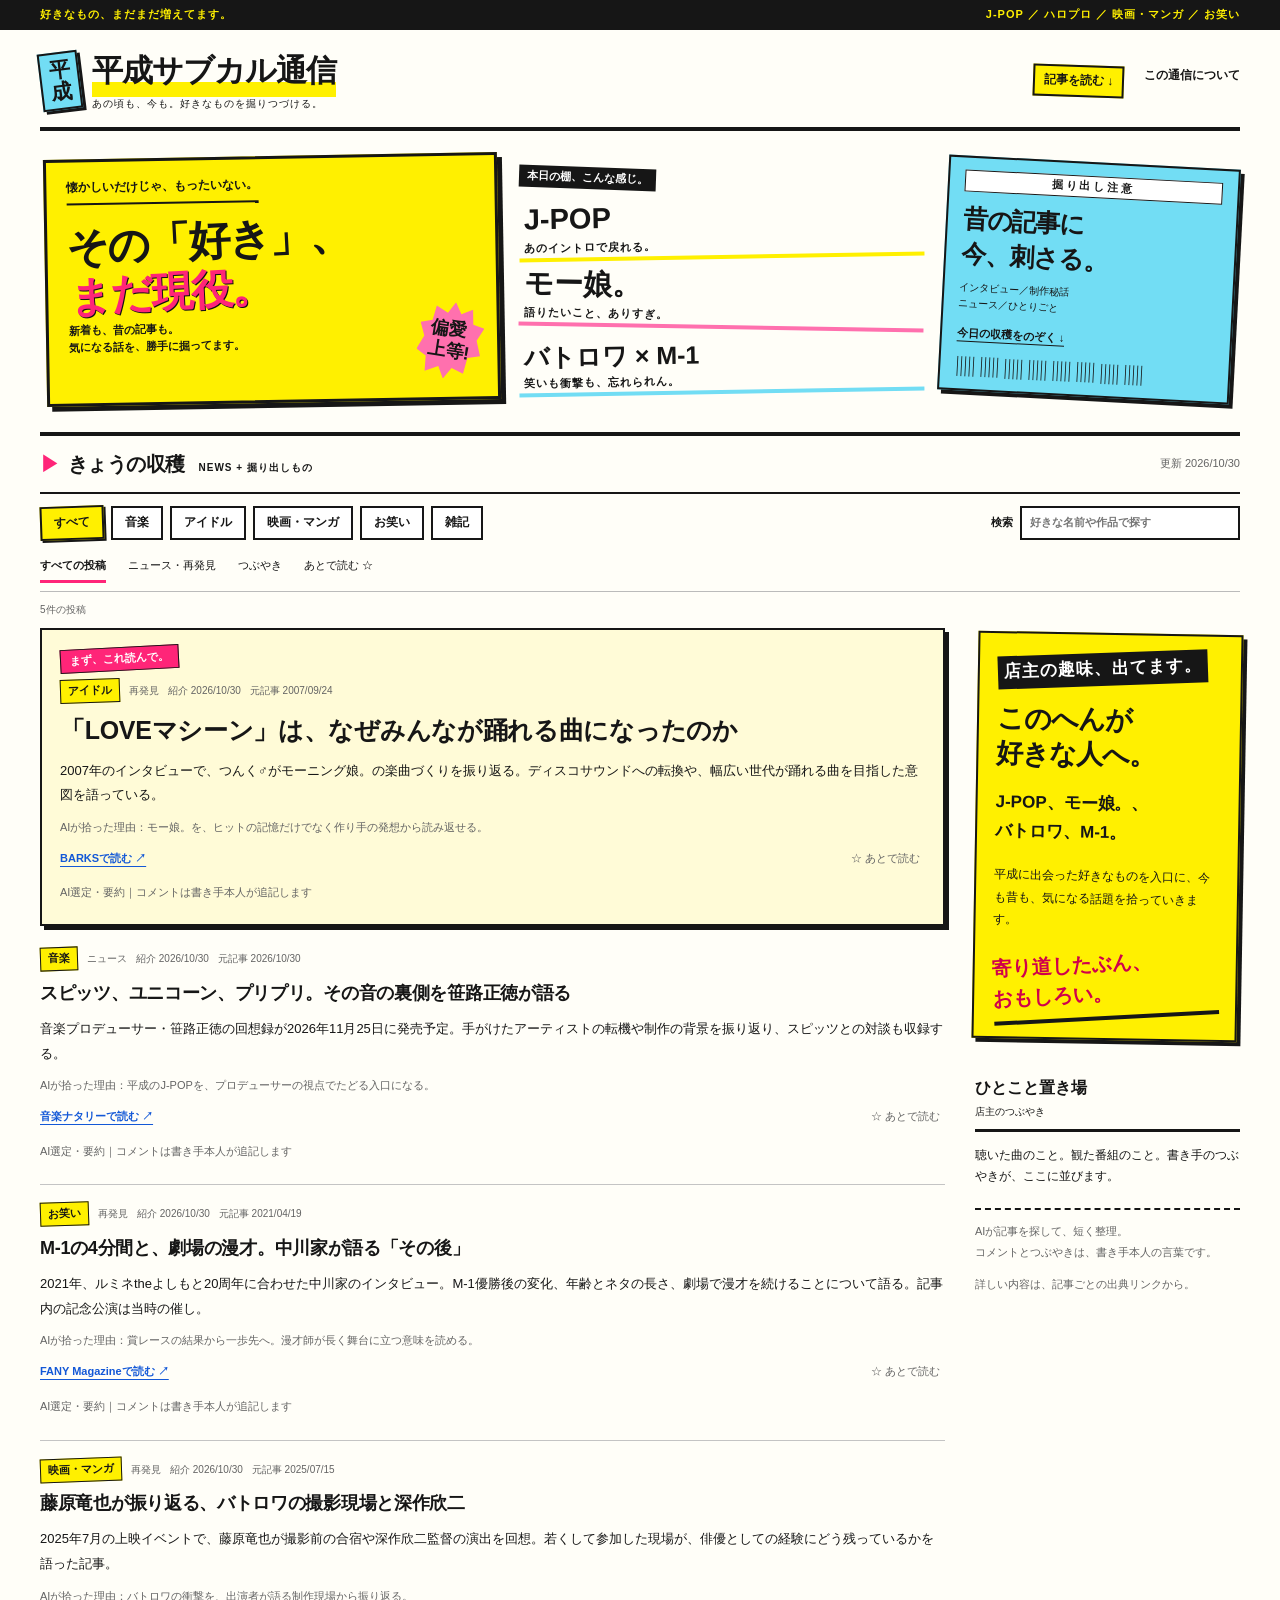
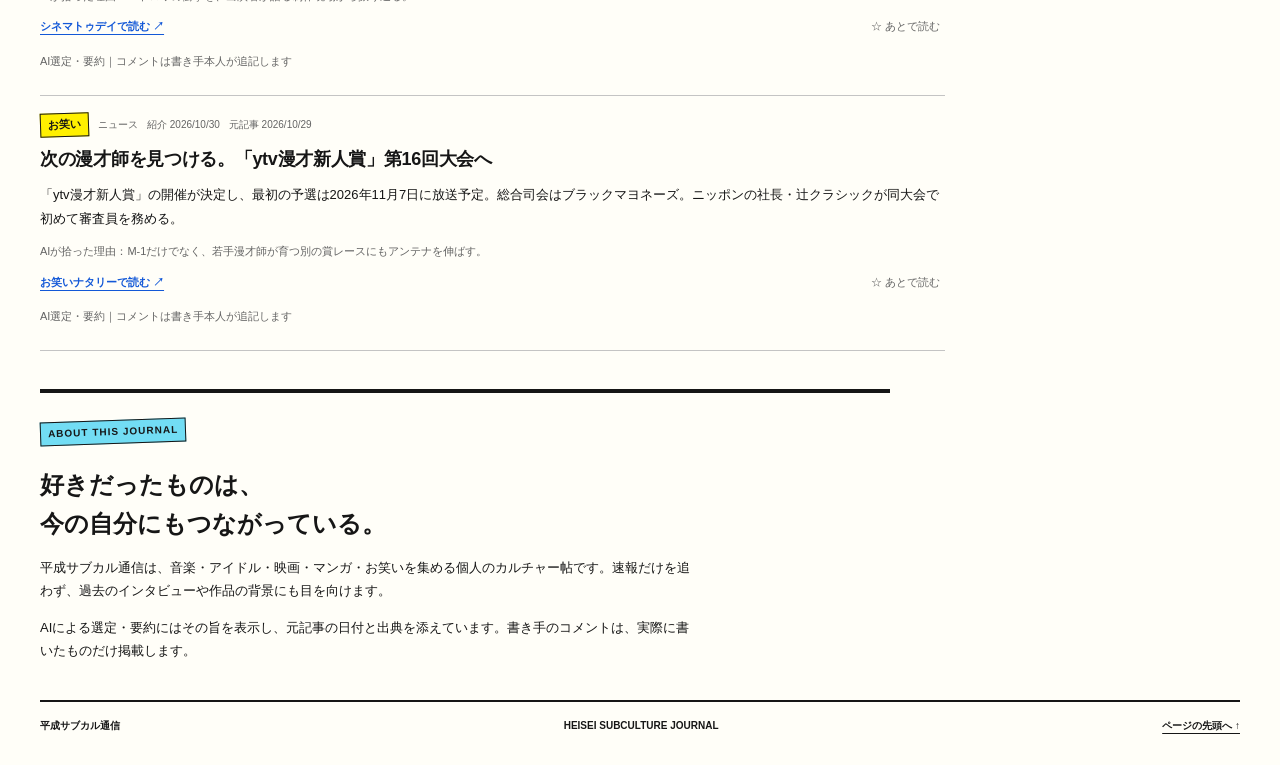
==== site/index.html @ c0be0b73 "Build Heisei pop culture journal with curation and editor" ====
<!doctype html>
<html lang="ja">
<head>
<meta charset="utf-8"><meta name="viewport" content="width=device-width,initial-scale=1">
<title>平成サブカル通信 — あの頃の熱量で、今のおもしろいを。</title>
<meta name="description" content="J-POP、ハロプロ、映画・マンガ、お笑い。ニュースも昔の記事も、平成育ちのアンテナで。">
<meta name="theme-color" content="#fff000"><link rel="stylesheet" href="style.css">
<link rel="icon" href="favicon.svg" type="image/svg+xml">
</head>
<body>
<a class="skip" href="#feed">記事へスキップ</a>
<div class="mastline"><span>好きなもの、まだまだ増えてます。</span><span>J-POP ／ ハロプロ ／ 映画・マンガ ／ お笑い</span></div>
<header class="masthead"><a class="brand" href="index.html"><span class="stamp">平<br>成</span><span>平成サブカル通信<small>あの頃も、今も。好きなものを掘りつづける。</small></span></a><nav aria-label="メイン"><a href="#feed">記事を読む ↓</a><a href="#about">この通信について</a><a id="editor-link" href="editor.html" hidden>編集室 ↗</a></nav></header>
<main>
<section class="intro" aria-label="この通信の好きなもの"><div class="main-pop"><span class="pop-kicker">懐かしいだけじゃ、もったいない。</span><h1>その「好き」、<br><em>まだ現役。</em></h1><p>新着も、昔の記事も。<br>気になる話を、勝手に掘ってます。</p><span class="pop-star" aria-hidden="true">偏愛<br>上等!</span></div><div class="shelf-pop"><span class="shelf-label">本日の棚、こんな感じ。</span><p class="shelf-word">J-POP<span>あのイントロで戻れる。</span></p><p class="shelf-word pink">モー娘。<span>語りたいこと、ありすぎ。</span></p><p class="shelf-word blue">バトロワ × M-1<span>笑いも衝撃も、忘れられん。</span></p></div><div class="mini-pop"><span class="mini-head">掘り出し注意</span><strong>昔の記事に<br>今、刺さる。</strong><p>インタビュー／制作秘話<br>ニュース／ひとりごと</p><a href="#feed">今日の収穫をのぞく ↓</a><span class="barcode" aria-hidden="true">▥▥▥▥▥▥▥▥</span></div></section>
<section class="reading" aria-labelledby="feed-title"><div class="section-heading"><h2 id="feed-title">きょうの収穫<span>NEWS + 掘り出しもの</span></h2><p id="updated">読み込み中</p></div>
<div class="controls"><div class="filters" role="group" aria-label="ジャンル"><button class="active" data-category="すべて" aria-pressed="true">すべて</button><button data-category="音楽" aria-pressed="false">音楽</button><button data-category="アイドル" aria-pressed="false">アイドル</button><button data-category="映画・マンガ" aria-pressed="false">映画・マンガ</button><button data-category="お笑い" aria-pressed="false">お笑い</button><button data-category="雑記" aria-pressed="false">雑記</button></div><label class="search"><span>検索</span><input id="search" type="search" placeholder="好きな名前や作品で探す" aria-label="記事を検索"></label></div>
<div class="subfilters" role="group" aria-label="投稿種別"><button class="active" data-kind="all" aria-pressed="true">すべての投稿</button><button data-kind="news" aria-pressed="false">ニュース・再発見</button><button data-kind="thought" aria-pressed="false">つぶやき</button><button data-kind="saved" aria-pressed="false">あとで読む ☆</button></div>
<p id="count" class="result-count" role="status" aria-live="polite"></p>
<div class="columns"><div id="feed" tabindex="-1"></div><aside><section class="aside-card"><p class="eyebrow">店主の趣味、出てます。</p><h2>このへんが<br>好きな人へ。</h2><p>J-POP、モー娘。、<br>バトロワ、M-1。</p><p class="small">平成に出会った好きなものを入口に、今も昔も、気になる話題を拾っていきます。</p><div class="scribble">寄り道したぶん、<br>おもしろい。</div></section><section class="aside-notes"><h2>ひとこと置き場<span>店主のつぶやき</span></h2><div id="notes"></div></section><section class="aside-source"><p>AIが記事を探して、短く整理。<br>コメントとつぶやきは、書き手本人の言葉です。</p><p>詳しい内容は、記事ごとの出典リンクから。</p></section></aside></div>
</section>
<section id="about" class="about"><p class="eyebrow">ABOUT THIS JOURNAL</p><h2>好きだったものは、<br>今の自分にもつながっている。</h2><p>平成サブカル通信は、音楽・アイドル・映画・マンガ・お笑いを集める個人のカルチャー帖です。速報だけを追わず、過去のインタビューや作品の背景にも目を向けます。</p><p>AIによる選定・要約にはその旨を表示し、元記事の日付と出典を添えています。書き手のコメントは、実際に書いたものだけ掲載します。</p></section>
</main>
<footer><span>平成サブカル通信</span><span>HEISEI SUBCULTURE JOURNAL</span><a href="#">ページの先頭へ ↑</a></footer>
<script src="feed.js"></script><script src="app.js"></script>
</body></html>
---- site/style.css ----
:root{--paper:#fffef8;--ink:#161616;--muted:#646464;--red:#ff2578;--line:#161616;--green:#1358d7;--white:#fff;--yellow:#fff000;--blue:#72ddf4;--pink:#ff70ae;--font:'Hiragino Sans','Hiragino Kaku Gothic ProN','Noto Sans JP',Meiryo,sans-serif}*{box-sizing:border-box}html{scroll-behavior:smooth;scroll-padding-top:20px}body{margin:0;background:var(--paper);color:var(--ink);font:14px/1.8 var(--font)}button,input,select,textarea{font:inherit}button{cursor:pointer;color:inherit}a{color:inherit;text-underline-offset:4px}button:focus-visible,a:focus-visible,input:focus-visible,select:focus-visible,textarea:focus-visible{outline:3px solid #1358d7;outline-offset:4px}[hidden]{display:none!important}.skip{position:absolute;top:-80px;left:10px;z-index:10;background:var(--yellow);padding:10px}.skip:focus{top:10px}.mastline{background:var(--ink);color:var(--yellow);display:flex;justify-content:space-between;padding:5px max(24px,calc((100vw - 1200px)/2));font-size:11px;font-weight:700;letter-spacing:1px}.masthead,main,footer{max-width:1200px;margin:auto}.masthead{display:flex;justify-content:space-between;align-items:center;padding:22px 0 17px;border-bottom:4px solid var(--ink)}.brand{text-decoration:none;display:flex;align-items:center;gap:12px;font-size:31px;line-height:1.2;font-weight:900;letter-spacing:-1px}.brand>span:last-child{background:linear-gradient(transparent 51%,var(--yellow) 51%,var(--yellow) 77%,transparent 77%)}.brand small{display:block;font-size:10px;letter-spacing:1px;font-weight:500;margin-top:9px}.stamp{background:var(--blue);border:2px solid var(--ink);font:900 21px/1.05 var(--font);padding:5px 8px;transform:rotate(-7deg);box-shadow:3px 3px 0 var(--ink)}.masthead nav{display:flex;gap:20px;font-size:12px;font-weight:700}.masthead nav a{text-decoration:none}.masthead nav a:first-child{background:var(--yellow);border:2px solid var(--ink);padding:3px 9px;transform:rotate(2deg)}.intro{display:grid;grid-template-columns:1.12fr 1fr .72fr;gap:20px;padding:25px 5px 29px}.main-pop{position:relative;background:var(--yellow);border:3px solid var(--ink);padding:15px 20px 13px;transform:rotate(-1deg);box-shadow:5px 5px 0 var(--ink)}.pop-kicker{display:block;font-size:12px;font-weight:800;border-bottom:2px solid;padding-bottom:4px;width:fit-content}.main-pop h1{font:900 42px/1.17 var(--font);letter-spacing:-2px;margin:11px 0 8px;transform:rotate(-2deg)}.main-pop em{font-style:normal;color:var(--red);text-shadow:1px 1px 0 #111}.main-pop p{font-size:11px;line-height:1.6;font-weight:700;margin:8px 0 0}.pop-star{position:absolute;right:15px;bottom:18px;background:var(--pink);font:900 18px/1.2 var(--font);padding:17px 11px;transform:rotate(10deg);clip-path:polygon(50% 0,61% 14%,78% 6%,82% 25%,100% 28%,91% 45%,100% 64%,81% 69%,78% 90%,59% 85%,48% 100%,38% 85%,18% 94%,16% 74%,0 67%,9% 49%,0 32%,18% 27%,21% 8%,40% 15%)}.shelf-pop{padding:8px 0 0}.shelf-label{display:inline-block;background:var(--ink);color:white;padding:1px 8px;font-size:11px;font-weight:700;transform:rotate(2deg)}.shelf-word{font-size:29px;font-weight:900;line-height:1.3;border-bottom:4px solid var(--yellow);margin:9px 0;padding:0 5px 3px;transform:rotate(-1deg)}.shelf-word span{display:block;font-size:11px;font-weight:600;margin-top:2px;letter-spacing:1px}.shelf-word.pink{border-color:var(--pink);transform:rotate(1deg)}.shelf-word.blue{font-size:25px;border-color:var(--blue)}.mini-pop{align-self:center;background:var(--blue);border:2px solid var(--ink);padding:12px 15px;transform:rotate(3deg);box-shadow:4px 4px 0 var(--ink)}.mini-head{display:block;font-size:11px;font-weight:800;background:white;border:1px solid;text-align:center;letter-spacing:3px}.mini-pop strong{font-size:25px;line-height:1.4;display:block;margin-top:10px;letter-spacing:-1px}.mini-pop p{font-size:10px;line-height:1.6;margin:8px 0}.mini-pop a{font-size:11px;font-weight:800}.barcode{display:block;letter-spacing:4px;font-size:20px;line-height:1;margin-top:12px}.section-heading{display:flex;justify-content:space-between;align-items:center;border-top:4px solid var(--ink);border-bottom:2px solid var(--ink);padding:10px 0}.section-heading h2{font-size:20px;font-weight:900;margin:0;letter-spacing:-.5px}.section-heading h2:before{content:'▶';display:inline-block;color:var(--red);margin-right:8px}.section-heading h2 span{font-size:10px;font-weight:700;letter-spacing:1px;margin-left:14px}.section-heading p{font-size:11px;margin:0;color:var(--muted)}.controls{display:flex;justify-content:space-between;gap:15px;align-items:center;padding:12px 0}.filters{display:flex;gap:7px;flex-wrap:wrap}.filters button{background:white;border:2px solid var(--ink);padding:4px 12px;font-size:12px;font-weight:800}.filters button.active{background:var(--yellow);box-shadow:2px 2px 0 var(--ink);transform:rotate(-2deg)}.filters button:hover{background:#fff9a4}.search{display:flex;align-items:center;gap:7px;font-size:11px;font-weight:700}.search input{width:220px;border:2px solid var(--ink);background:white;padding:5px 8px;font-size:11px}.subfilters{display:flex;gap:22px;border-bottom:1px solid #bbb;padding-bottom:8px}.subfilters button{font-size:11px;background:none;border:0;border-bottom:3px solid transparent;padding:4px 0}.subfilters button.active{border-color:var(--red);font-weight:800}.result-count{font-size:10px;color:var(--muted);margin:9px 0}.columns{display:grid;grid-template-columns:minmax(0,1fr) 265px;gap:30px}.entry{padding:17px 0;border-bottom:1px solid #c4c4c4;position:relative}.entry:first-child{padding-top:5px}.meta{display:flex;gap:9px;flex-wrap:wrap;align-items:center;font-size:10px;color:var(--muted)}.tag{display:inline-block;background:var(--yellow);border:1px solid var(--ink);padding:1px 7px;color:var(--ink);font-size:11px;font-weight:800;transform:rotate(-2deg)}.tag.thought{background:var(--pink)}.entry h3{font-size:18px;line-height:1.55;font-weight:800;letter-spacing:-.3px;margin:9px 0}.entry h3 a{text-decoration:none}.entry h3 a:hover{background:var(--yellow)}.entry.featured{background:#fffbd7;border:2px solid var(--ink);padding:15px 18px;margin-bottom:4px;box-shadow:4px 4px 0 var(--ink)}.entry.featured:before{content:'まず、これ読んで。';display:inline-block;font-size:11px;font-weight:800;background:var(--red);color:white;border:1px solid var(--ink);padding:1px 9px;transform:rotate(-3deg);margin:-4px 0 9px}.entry.featured h3{font-size:25px;line-height:1.5}.entry .summary{font-size:13px;line-height:1.9;margin:8px 0 10px;white-space:pre-line}.entry .reason{font-size:11px;line-height:1.7;margin:10px 0 7px;color:var(--muted)}.entry .reason:first-of-type{color:var(--ink)}.entry-actions{display:flex;justify-content:space-between;align-items:center;gap:12px;font-size:11px}.source{font-weight:700;color:var(--green)}.save{border:0;background:none;color:var(--muted);font-size:11px;padding:5px}.save[aria-pressed=true]{color:#b6004c}.comment{position:relative;margin:15px 0 12px;background:var(--yellow);border:2px solid var(--ink);padding:12px 14px;transform:rotate(-.5deg)}.comment-label{display:block;font-size:11px;font-weight:800;margin-bottom:6px}.comment p{font-size:14px;line-height:1.85;margin:0;white-space:pre-wrap;overflow-wrap:anywhere}.aside-card{background:var(--yellow);border:2px solid var(--ink);padding:18px;transform:rotate(1deg);box-shadow:4px 4px 0 var(--ink);margin-top:5px}.eyebrow{font-size:10px;font-weight:800;letter-spacing:1px;margin:0 0 12px}.aside-card .eyebrow{display:inline-block;background:var(--ink);color:white;padding:2px 6px;transform:rotate(-3deg)}.aside-card h2{font-size:27px;line-height:1.3;font-weight:900;letter-spacing:-1px;margin:5px 0 13px}.aside-card p{font-size:17px;font-weight:800;line-height:1.7}.aside-card p.small{font-size:12px;line-height:1.9;font-weight:500}.scribble{font-size:20px;font-weight:900;line-height:1.5;color:#d0004b;border-bottom:4px solid var(--ink);transform:rotate(-4deg);margin-top:15px;padding-bottom:8px}.aside-notes{margin-top:30px}.aside-notes h2{font-size:16px;border-bottom:3px solid var(--ink);padding:4px 0 8px}.aside-notes h2 span{display:block;font-size:10px;font-weight:500}.aside-notes article{padding:10px 12px;border:1px solid var(--ink);background:#ffe2ee;margin:13px 0;transform:rotate(-1deg)}.aside-notes p{font-size:12px}.aside-notes time{font-size:10px;color:var(--muted)}.aside-notes a{font-size:11px}.aside-source{border-top:2px dashed var(--ink);font-size:11px;line-height:1.9;margin-top:20px;color:var(--muted)}.empty{background:#fffbd7;padding:30px 18px;border:2px dashed var(--ink);text-align:center}.empty p{font-size:12px}.about{border-top:4px solid var(--ink);margin-top:38px;padding:25px 0;max-width:850px}.about .eyebrow{display:inline-block;background:var(--blue);border:1px solid var(--ink);padding:2px 7px;transform:rotate(-2deg)}.about h2{font-size:24px;line-height:1.6;font-weight:900;margin:10px 0}.about p:not(.eyebrow){font-size:13px;max-width:650px}footer{border-top:2px solid var(--ink);padding:15px 0 30px;display:flex;gap:15px;justify-content:space-between;font-size:10px;font-weight:700}.editor{max-width:850px;margin:30px auto;padding:0 20px}.editor h1{font-size:30px;font-weight:900;background:var(--yellow);width:fit-content;padding:0 8px}.editor-panel{border:2px solid var(--ink);padding:22px;margin:20px 0;background:white;box-shadow:4px 4px 0 var(--ink)}.editor label{display:block;font-size:13px;margin:15px 0}.editor input,.editor select,.editor textarea{display:block;width:100%;padding:10px;border:1px solid var(--ink);background:white;color:var(--ink)}.editor textarea{min-height:160px}.primary{background:var(--yellow);border:2px solid var(--ink);padding:8px 18px;font-weight:800;box-shadow:2px 2px 0 var(--ink)}.secondary{background:white;border:1px solid var(--ink);padding:9px 16px}.editor .hint{font-size:12px;color:var(--muted)}#editor-status{white-space:pre-wrap}.error{color:#b20b37}.editor-list button{display:block;text-align:left;width:100%;padding:13px;background:none;border:0;border-bottom:1px solid #aaa;font-size:13px}.editor-list button:hover{background:#fffbd7}.editor-list small{display:block;color:var(--muted)}@media(max-width:1250px){.masthead,main,footer{margin-left:24px;margin-right:24px}.brand{font-size:28px}.intro{gap:16px}.main-pop h1{font-size:38px}}@media(max-width:900px){.columns{grid-template-columns:minmax(0,1fr) 225px;gap:22px}.intro{grid-template-columns:1fr 1fr}.mini-pop{display:none}.controls{flex-direction:column;align-items:flex-start;gap:10px}.masthead nav{gap:12px;font-size:11px}.search input{width:260px}.aside-card h2{font-size:24px}.aside-card{padding:15px}.brand{font-size:25px}}@media(max-width:640px){.masthead,main,footer{margin-left:16px;margin-right:16px}.mastline{padding:4px 16px;font-size:10px}.mastline span:last-child{display:none}.masthead{padding:17px 0 12px;gap:8px;align-items:flex-start}.brand{font-size:23px;letter-spacing:-1px;gap:8px}.brand small{font-size:8px;letter-spacing:0}.stamp{font-size:16px;padding:5px 6px}.masthead nav{font-size:9px;flex-direction:column;gap:7px;align-items:flex-end}.masthead nav a:first-child{display:none}.intro{gap:13px;padding:20px 2px 22px;grid-template-columns:1.1fr 1fr}.main-pop{padding:10px 10px 12px;box-shadow:3px 3px 0 var(--ink);border-width:2px}.pop-kicker{font-size:8px;letter-spacing:-.5px;padding-bottom:3px}.main-pop h1{font-size:29px;letter-spacing:-2px;line-height:1.2;margin:9px 0}.main-pop p{font-size:9px;line-height:1.6;max-width:115px}.pop-star{font-size:11px;padding:12px 9px;right:-9px;bottom:-10px}.shelf-pop{padding-top:5px}.shelf-label{font-size:8px;padding:2px 4px}.shelf-word{font-size:23px;margin:10px 0;padding:0 2px 3px;line-height:1.2;border-width:3px}.shelf-word span{font-size:8px;letter-spacing:0;margin-top:4px}.shelf-word.blue{font-size:18px;white-space:nowrap}.section-heading{padding:8px 0}.section-heading h2{font-size:18px}.section-heading h2 span{display:block;font-size:8px;letter-spacing:0;margin-left:24px}.section-heading p{font-size:9px}.filters{gap:6px}.filters button{font-size:11px;padding:3px 9px}.search{width:100%}.search input{flex:1;width:100%;font-size:11px}.subfilters{gap:16px;flex-wrap:wrap;padding-bottom:6px}.subfilters button{font-size:10px}.result-count{font-size:9px}.columns{display:block}.entry.featured{padding:12px;margin:0 3px 4px 0}.entry.featured h3{font-size:22px;line-height:1.5}.entry h3{font-size:17px;line-height:1.6}.entry .summary{font-size:13px;line-height:1.85}.meta{font-size:9px;gap:6px}.tag{font-size:10px}.entry .reason{font-size:10px}.entry-actions{font-size:10px}.save{font-size:10px}.columns aside{margin-top:27px;display:grid;grid-template-columns:1fr 1fr;gap:18px}.aside-card{padding:12px;transform:rotate(-1deg)}.aside-card .eyebrow{font-size:8px}.aside-card h2{font-size:23px}.aside-card p{font-size:13px}.aside-card p.small{font-size:10px}.scribble{font-size:16px}.aside-notes{margin-top:0}.aside-notes h2{font-size:14px;margin-top:5px}.aside-notes h2 span{font-size:9px}.aside-notes p{font-size:11px}.aside-source{grid-column:1/-1;font-size:10px;margin-top:0}.about{margin-top:24px;padding-top:18px}.about h2{font-size:21px}.about p:not(.eyebrow){font-size:12px}footer{flex-wrap:wrap;font-size:9px}footer>span:nth-child(2){display:none}.editor{padding:0 16px}.editor-panel{padding:16px}.editor h1{font-size:25px}.comment p{font-size:13px}.comment{padding:10px}}@media(max-width:360px){.brand{font-size:20px}.main-pop h1{font-size:26px}.shelf-word{font-size:21px}.shelf-word.blue{font-size:16px}.subfilters{gap:12px}}@media(prefers-reduced-motion:reduce){html{scroll-behavior:auto}}
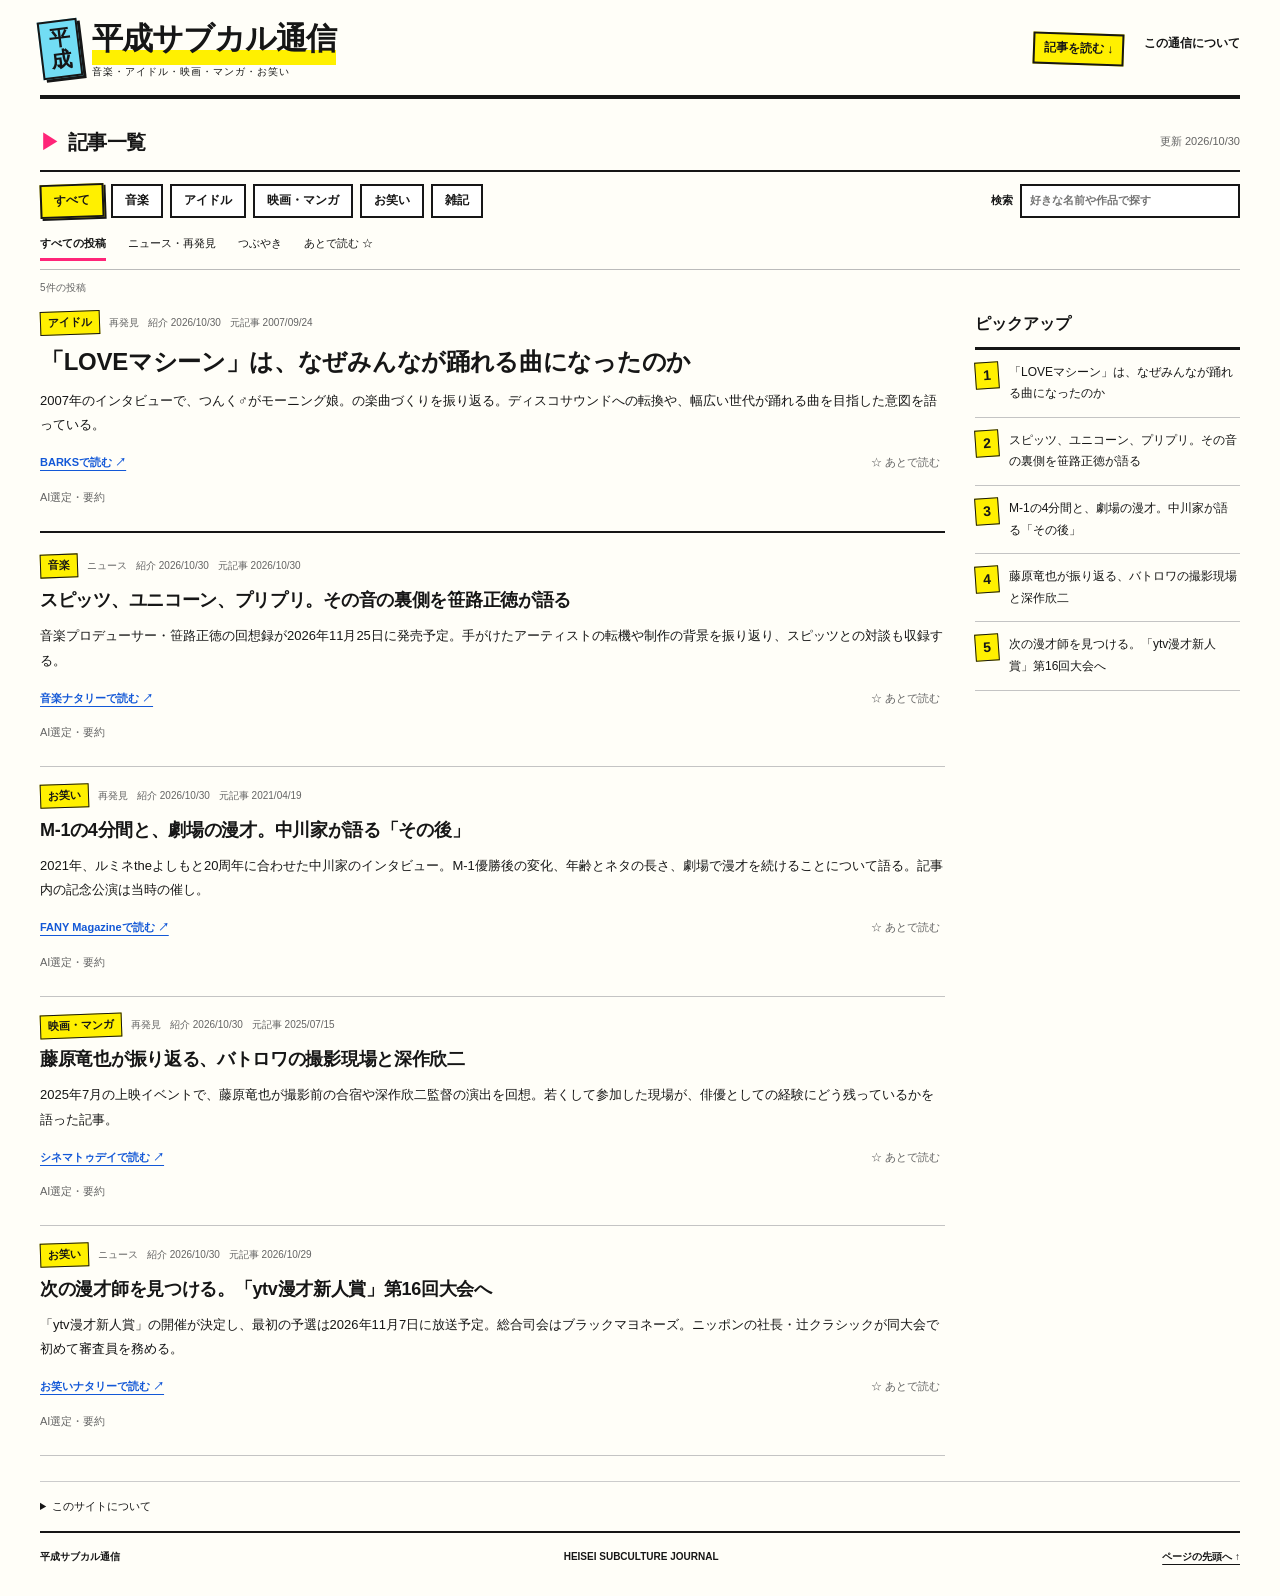
==== commit 9398f1c5: "Remove concept copy and put curated articles first" ====
--- a/site/index.html
+++ b/site/index.html
@@ -2,25 +2,23 @@
 <html lang="ja">
 <head>
 <meta charset="utf-8"><meta name="viewport" content="width=device-width,initial-scale=1">
-<title>平成サブカル通信 — あの頃の熱量で、今のおもしろいを。</title>
-<meta name="description" content="J-POP、ハロプロ、映画・マンガ、お笑い。ニュースも昔の記事も、平成育ちのアンテナで。">
-<meta name="theme-color" content="#fff000"><link rel="stylesheet" href="style.css">
+<title>平成サブカル通信</title>
+<meta name="description" content="音楽・アイドル・映画・マンガ・お笑いの記事とコメント。">
+<meta name="theme-color" content="#fff000"><link rel="stylesheet" href="style.css?v=2">
 <link rel="icon" href="favicon.svg" type="image/svg+xml">
 </head>
 <body>
 <a class="skip" href="#feed">記事へスキップ</a>
-<div class="mastline"><span>好きなもの、まだまだ増えてます。</span><span>J-POP ／ ハロプロ ／ 映画・マンガ ／ お笑い</span></div>
-<header class="masthead"><a class="brand" href="index.html"><span class="stamp">平<br>成</span><span>平成サブカル通信<small>あの頃も、今も。好きなものを掘りつづける。</small></span></a><nav aria-label="メイン"><a href="#feed">記事を読む ↓</a><a href="#about">この通信について</a><a id="editor-link" href="editor.html" hidden>編集室 ↗</a></nav></header>
+<header class="masthead"><a class="brand" href="index.html"><span class="stamp">平<br>成</span><span>平成サブカル通信<small>音楽・アイドル・映画・マンガ・お笑い</small></span></a><nav aria-label="メイン"><a href="#feed">記事を読む ↓</a><a href="#about">この通信について</a><a id="editor-link" href="editor.html" hidden>編集室 ↗</a></nav></header>
 <main>
-<section class="intro" aria-label="この通信の好きなもの"><div class="main-pop"><span class="pop-kicker">懐かしいだけじゃ、もったいない。</span><h1>その「好き」、<br><em>まだ現役。</em></h1><p>新着も、昔の記事も。<br>気になる話を、勝手に掘ってます。</p><span class="pop-star" aria-hidden="true">偏愛<br>上等!</span></div><div class="shelf-pop"><span class="shelf-label">本日の棚、こんな感じ。</span><p class="shelf-word">J-POP<span>あのイントロで戻れる。</span></p><p class="shelf-word pink">モー娘。<span>語りたいこと、ありすぎ。</span></p><p class="shelf-word blue">バトロワ × M-1<span>笑いも衝撃も、忘れられん。</span></p></div><div class="mini-pop"><span class="mini-head">掘り出し注意</span><strong>昔の記事に<br>今、刺さる。</strong><p>インタビュー／制作秘話<br>ニュース／ひとりごと</p><a href="#feed">今日の収穫をのぞく ↓</a><span class="barcode" aria-hidden="true">▥▥▥▥▥▥▥▥</span></div></section>
-<section class="reading" aria-labelledby="feed-title"><div class="section-heading"><h2 id="feed-title">きょうの収穫<span>NEWS + 掘り出しもの</span></h2><p id="updated">読み込み中</p></div>
+<section class="reading" aria-labelledby="feed-title"><div class="section-heading"><h2 id="feed-title">記事一覧</h2><p id="updated">読み込み中</p></div>
 <div class="controls"><div class="filters" role="group" aria-label="ジャンル"><button class="active" data-category="すべて" aria-pressed="true">すべて</button><button data-category="音楽" aria-pressed="false">音楽</button><button data-category="アイドル" aria-pressed="false">アイドル</button><button data-category="映画・マンガ" aria-pressed="false">映画・マンガ</button><button data-category="お笑い" aria-pressed="false">お笑い</button><button data-category="雑記" aria-pressed="false">雑記</button></div><label class="search"><span>検索</span><input id="search" type="search" placeholder="好きな名前や作品で探す" aria-label="記事を検索"></label></div>
 <div class="subfilters" role="group" aria-label="投稿種別"><button class="active" data-kind="all" aria-pressed="true">すべての投稿</button><button data-kind="news" aria-pressed="false">ニュース・再発見</button><button data-kind="thought" aria-pressed="false">つぶやき</button><button data-kind="saved" aria-pressed="false">あとで読む ☆</button></div>
 <p id="count" class="result-count" role="status" aria-live="polite"></p>
-<div class="columns"><div id="feed" tabindex="-1"></div><aside><section class="aside-card"><p class="eyebrow">店主の趣味、出てます。</p><h2>このへんが<br>好きな人へ。</h2><p>J-POP、モー娘。、<br>バトロワ、M-1。</p><p class="small">平成に出会った好きなものを入口に、今も昔も、気になる話題を拾っていきます。</p><div class="scribble">寄り道したぶん、<br>おもしろい。</div></section><section class="aside-notes"><h2>ひとこと置き場<span>店主のつぶやき</span></h2><div id="notes"></div></section><section class="aside-source"><p>AIが記事を探して、短く整理。<br>コメントとつぶやきは、書き手本人の言葉です。</p><p>詳しい内容は、記事ごとの出典リンクから。</p></section></aside></div>
+<div class="columns"><div id="feed" tabindex="-1"></div><aside><section class="aside-picks"><h2>ピックアップ</h2><ol id="picks"></ol></section><section class="aside-notes"><h2>つぶやき</h2><div id="notes"></div></section></aside></div>
 </section>
-<section id="about" class="about"><p class="eyebrow">ABOUT THIS JOURNAL</p><h2>好きだったものは、<br>今の自分にもつながっている。</h2><p>平成サブカル通信は、音楽・アイドル・映画・マンガ・お笑いを集める個人のカルチャー帖です。速報だけを追わず、過去のインタビューや作品の背景にも目を向けます。</p><p>AIによる選定・要約にはその旨を表示し、元記事の日付と出典を添えています。書き手のコメントは、実際に書いたものだけ掲載します。</p></section>
+<section id="about" class="about"><details><summary>このサイトについて</summary><p>記事には出典と元記事の公開日を表示しています。AIによる選定・要約と、運営者のコメント・つぶやきは分けて掲載しています。「あとで読む」は、このブラウザに保存されます。</p></details></section>
 </main>
 <footer><span>平成サブカル通信</span><span>HEISEI SUBCULTURE JOURNAL</span><a href="#">ページの先頭へ ↑</a></footer>
-<script src="feed.js"></script><script src="app.js"></script>
+<script src="feed.js"></script><script src="app.js?v=2"></script>
 </body></html>
--- a/site/style.css
+++ b/site/style.css
@@ -1 +1,4 @@
 :root{--paper:#fffef8;--ink:#161616;--muted:#646464;--red:#ff2578;--line:#161616;--green:#1358d7;--white:#fff;--yellow:#fff000;--blue:#72ddf4;--pink:#ff70ae;--font:'Hiragino Sans','Hiragino Kaku Gothic ProN','Noto Sans JP',Meiryo,sans-serif}*{box-sizing:border-box}html{scroll-behavior:smooth;scroll-padding-top:20px}body{margin:0;background:var(--paper);color:var(--ink);font:14px/1.8 var(--font)}button,input,select,textarea{font:inherit}button{cursor:pointer;color:inherit}a{color:inherit;text-underline-offset:4px}button:focus-visible,a:focus-visible,input:focus-visible,select:focus-visible,textarea:focus-visible{outline:3px solid #1358d7;outline-offset:4px}[hidden]{display:none!important}.skip{position:absolute;top:-80px;left:10px;z-index:10;background:var(--yellow);padding:10px}.skip:focus{top:10px}.mastline{background:var(--ink);color:var(--yellow);display:flex;justify-content:space-between;padding:5px max(24px,calc((100vw - 1200px)/2));font-size:11px;font-weight:700;letter-spacing:1px}.masthead,main,footer{max-width:1200px;margin:auto}.masthead{display:flex;justify-content:space-between;align-items:center;padding:22px 0 17px;border-bottom:4px solid var(--ink)}.brand{text-decoration:none;display:flex;align-items:center;gap:12px;font-size:31px;line-height:1.2;font-weight:900;letter-spacing:-1px}.brand>span:last-child{background:linear-gradient(transparent 51%,var(--yellow) 51%,var(--yellow) 77%,transparent 77%)}.brand small{display:block;font-size:10px;letter-spacing:1px;font-weight:500;margin-top:9px}.stamp{background:var(--blue);border:2px solid var(--ink);font:900 21px/1.05 var(--font);padding:5px 8px;transform:rotate(-7deg);box-shadow:3px 3px 0 var(--ink)}.masthead nav{display:flex;gap:20px;font-size:12px;font-weight:700}.masthead nav a{text-decoration:none}.masthead nav a:first-child{background:var(--yellow);border:2px solid var(--ink);padding:3px 9px;transform:rotate(2deg)}.intro{display:grid;grid-template-columns:1.12fr 1fr .72fr;gap:20px;padding:25px 5px 29px}.main-pop{position:relative;background:var(--yellow);border:3px solid var(--ink);padding:15px 20px 13px;transform:rotate(-1deg);box-shadow:5px 5px 0 var(--ink)}.pop-kicker{display:block;font-size:12px;font-weight:800;border-bottom:2px solid;padding-bottom:4px;width:fit-content}.main-pop h1{font:900 42px/1.17 var(--font);letter-spacing:-2px;margin:11px 0 8px;transform:rotate(-2deg)}.main-pop em{font-style:normal;color:var(--red);text-shadow:1px 1px 0 #111}.main-pop p{font-size:11px;line-height:1.6;font-weight:700;margin:8px 0 0}.pop-star{position:absolute;right:15px;bottom:18px;background:var(--pink);font:900 18px/1.2 var(--font);padding:17px 11px;transform:rotate(10deg);clip-path:polygon(50% 0,61% 14%,78% 6%,82% 25%,100% 28%,91% 45%,100% 64%,81% 69%,78% 90%,59% 85%,48% 100%,38% 85%,18% 94%,16% 74%,0 67%,9% 49%,0 32%,18% 27%,21% 8%,40% 15%)}.shelf-pop{padding:8px 0 0}.shelf-label{display:inline-block;background:var(--ink);color:white;padding:1px 8px;font-size:11px;font-weight:700;transform:rotate(2deg)}.shelf-word{font-size:29px;font-weight:900;line-height:1.3;border-bottom:4px solid var(--yellow);margin:9px 0;padding:0 5px 3px;transform:rotate(-1deg)}.shelf-word span{display:block;font-size:11px;font-weight:600;margin-top:2px;letter-spacing:1px}.shelf-word.pink{border-color:var(--pink);transform:rotate(1deg)}.shelf-word.blue{font-size:25px;border-color:var(--blue)}.mini-pop{align-self:center;background:var(--blue);border:2px solid var(--ink);padding:12px 15px;transform:rotate(3deg);box-shadow:4px 4px 0 var(--ink)}.mini-head{display:block;font-size:11px;font-weight:800;background:white;border:1px solid;text-align:center;letter-spacing:3px}.mini-pop strong{font-size:25px;line-height:1.4;display:block;margin-top:10px;letter-spacing:-1px}.mini-pop p{font-size:10px;line-height:1.6;margin:8px 0}.mini-pop a{font-size:11px;font-weight:800}.barcode{display:block;letter-spacing:4px;font-size:20px;line-height:1;margin-top:12px}.section-heading{display:flex;justify-content:space-between;align-items:center;border-top:4px solid var(--ink);border-bottom:2px solid var(--ink);padding:10px 0}.section-heading h2{font-size:20px;font-weight:900;margin:0;letter-spacing:-.5px}.section-heading h2:before{content:'▶';display:inline-block;color:var(--red);margin-right:8px}.section-heading h2 span{font-size:10px;font-weight:700;letter-spacing:1px;margin-left:14px}.section-heading p{font-size:11px;margin:0;color:var(--muted)}.controls{display:flex;justify-content:space-between;gap:15px;align-items:center;padding:12px 0}.filters{display:flex;gap:7px;flex-wrap:wrap}.filters button{background:white;border:2px solid var(--ink);padding:4px 12px;font-size:12px;font-weight:800}.filters button.active{background:var(--yellow);box-shadow:2px 2px 0 var(--ink);transform:rotate(-2deg)}.filters button:hover{background:#fff9a4}.search{display:flex;align-items:center;gap:7px;font-size:11px;font-weight:700}.search input{width:220px;border:2px solid var(--ink);background:white;padding:5px 8px;font-size:11px}.subfilters{display:flex;gap:22px;border-bottom:1px solid #bbb;padding-bottom:8px}.subfilters button{font-size:11px;background:none;border:0;border-bottom:3px solid transparent;padding:4px 0}.subfilters button.active{border-color:var(--red);font-weight:800}.result-count{font-size:10px;color:var(--muted);margin:9px 0}.columns{display:grid;grid-template-columns:minmax(0,1fr) 265px;gap:30px}.entry{padding:17px 0;border-bottom:1px solid #c4c4c4;position:relative}.entry:first-child{padding-top:5px}.meta{display:flex;gap:9px;flex-wrap:wrap;align-items:center;font-size:10px;color:var(--muted)}.tag{display:inline-block;background:var(--yellow);border:1px solid var(--ink);padding:1px 7px;color:var(--ink);font-size:11px;font-weight:800;transform:rotate(-2deg)}.tag.thought{background:var(--pink)}.entry h3{font-size:18px;line-height:1.55;font-weight:800;letter-spacing:-.3px;margin:9px 0}.entry h3 a{text-decoration:none}.entry h3 a:hover{background:var(--yellow)}.entry.featured{background:#fffbd7;border:2px solid var(--ink);padding:15px 18px;margin-bottom:4px;box-shadow:4px 4px 0 var(--ink)}.entry.featured:before{content:'まず、これ読んで。';display:inline-block;font-size:11px;font-weight:800;background:var(--red);color:white;border:1px solid var(--ink);padding:1px 9px;transform:rotate(-3deg);margin:-4px 0 9px}.entry.featured h3{font-size:25px;line-height:1.5}.entry .summary{font-size:13px;line-height:1.9;margin:8px 0 10px;white-space:pre-line}.entry .reason{font-size:11px;line-height:1.7;margin:10px 0 7px;color:var(--muted)}.entry .reason:first-of-type{color:var(--ink)}.entry-actions{display:flex;justify-content:space-between;align-items:center;gap:12px;font-size:11px}.source{font-weight:700;color:var(--green)}.save{border:0;background:none;color:var(--muted);font-size:11px;padding:5px}.save[aria-pressed=true]{color:#b6004c}.comment{position:relative;margin:15px 0 12px;background:var(--yellow);border:2px solid var(--ink);padding:12px 14px;transform:rotate(-.5deg)}.comment-label{display:block;font-size:11px;font-weight:800;margin-bottom:6px}.comment p{font-size:14px;line-height:1.85;margin:0;white-space:pre-wrap;overflow-wrap:anywhere}.aside-card{background:var(--yellow);border:2px solid var(--ink);padding:18px;transform:rotate(1deg);box-shadow:4px 4px 0 var(--ink);margin-top:5px}.eyebrow{font-size:10px;font-weight:800;letter-spacing:1px;margin:0 0 12px}.aside-card .eyebrow{display:inline-block;background:var(--ink);color:white;padding:2px 6px;transform:rotate(-3deg)}.aside-card h2{font-size:27px;line-height:1.3;font-weight:900;letter-spacing:-1px;margin:5px 0 13px}.aside-card p{font-size:17px;font-weight:800;line-height:1.7}.aside-card p.small{font-size:12px;line-height:1.9;font-weight:500}.scribble{font-size:20px;font-weight:900;line-height:1.5;color:#d0004b;border-bottom:4px solid var(--ink);transform:rotate(-4deg);margin-top:15px;padding-bottom:8px}.aside-notes{margin-top:30px}.aside-notes h2{font-size:16px;border-bottom:3px solid var(--ink);padding:4px 0 8px}.aside-notes h2 span{display:block;font-size:10px;font-weight:500}.aside-notes article{padding:10px 12px;border:1px solid var(--ink);background:#ffe2ee;margin:13px 0;transform:rotate(-1deg)}.aside-notes p{font-size:12px}.aside-notes time{font-size:10px;color:var(--muted)}.aside-notes a{font-size:11px}.aside-source{border-top:2px dashed var(--ink);font-size:11px;line-height:1.9;margin-top:20px;color:var(--muted)}.empty{background:#fffbd7;padding:30px 18px;border:2px dashed var(--ink);text-align:center}.empty p{font-size:12px}.about{border-top:4px solid var(--ink);margin-top:38px;padding:25px 0;max-width:850px}.about .eyebrow{display:inline-block;background:var(--blue);border:1px solid var(--ink);padding:2px 7px;transform:rotate(-2deg)}.about h2{font-size:24px;line-height:1.6;font-weight:900;margin:10px 0}.about p:not(.eyebrow){font-size:13px;max-width:650px}footer{border-top:2px solid var(--ink);padding:15px 0 30px;display:flex;gap:15px;justify-content:space-between;font-size:10px;font-weight:700}.editor{max-width:850px;margin:30px auto;padding:0 20px}.editor h1{font-size:30px;font-weight:900;background:var(--yellow);width:fit-content;padding:0 8px}.editor-panel{border:2px solid var(--ink);padding:22px;margin:20px 0;background:white;box-shadow:4px 4px 0 var(--ink)}.editor label{display:block;font-size:13px;margin:15px 0}.editor input,.editor select,.editor textarea{display:block;width:100%;padding:10px;border:1px solid var(--ink);background:white;color:var(--ink)}.editor textarea{min-height:160px}.primary{background:var(--yellow);border:2px solid var(--ink);padding:8px 18px;font-weight:800;box-shadow:2px 2px 0 var(--ink)}.secondary{background:white;border:1px solid var(--ink);padding:9px 16px}.editor .hint{font-size:12px;color:var(--muted)}#editor-status{white-space:pre-wrap}.error{color:#b20b37}.editor-list button{display:block;text-align:left;width:100%;padding:13px;background:none;border:0;border-bottom:1px solid #aaa;font-size:13px}.editor-list button:hover{background:#fffbd7}.editor-list small{display:block;color:var(--muted)}@media(max-width:1250px){.masthead,main,footer{margin-left:24px;margin-right:24px}.brand{font-size:28px}.intro{gap:16px}.main-pop h1{font-size:38px}}@media(max-width:900px){.columns{grid-template-columns:minmax(0,1fr) 225px;gap:22px}.intro{grid-template-columns:1fr 1fr}.mini-pop{display:none}.controls{flex-direction:column;align-items:flex-start;gap:10px}.masthead nav{gap:12px;font-size:11px}.search input{width:260px}.aside-card h2{font-size:24px}.aside-card{padding:15px}.brand{font-size:25px}}@media(max-width:640px){.masthead,main,footer{margin-left:16px;margin-right:16px}.mastline{padding:4px 16px;font-size:10px}.mastline span:last-child{display:none}.masthead{padding:17px 0 12px;gap:8px;align-items:flex-start}.brand{font-size:23px;letter-spacing:-1px;gap:8px}.brand small{font-size:8px;letter-spacing:0}.stamp{font-size:16px;padding:5px 6px}.masthead nav{font-size:9px;flex-direction:column;gap:7px;align-items:flex-end}.masthead nav a:first-child{display:none}.intro{gap:13px;padding:20px 2px 22px;grid-template-columns:1.1fr 1fr}.main-pop{padding:10px 10px 12px;box-shadow:3px 3px 0 var(--ink);border-width:2px}.pop-kicker{font-size:8px;letter-spacing:-.5px;padding-bottom:3px}.main-pop h1{font-size:29px;letter-spacing:-2px;line-height:1.2;margin:9px 0}.main-pop p{font-size:9px;line-height:1.6;max-width:115px}.pop-star{font-size:11px;padding:12px 9px;right:-9px;bottom:-10px}.shelf-pop{padding-top:5px}.shelf-label{font-size:8px;padding:2px 4px}.shelf-word{font-size:23px;margin:10px 0;padding:0 2px 3px;line-height:1.2;border-width:3px}.shelf-word span{font-size:8px;letter-spacing:0;margin-top:4px}.shelf-word.blue{font-size:18px;white-space:nowrap}.section-heading{padding:8px 0}.section-heading h2{font-size:18px}.section-heading h2 span{display:block;font-size:8px;letter-spacing:0;margin-left:24px}.section-heading p{font-size:9px}.filters{gap:6px}.filters button{font-size:11px;padding:3px 9px}.search{width:100%}.search input{flex:1;width:100%;font-size:11px}.subfilters{gap:16px;flex-wrap:wrap;padding-bottom:6px}.subfilters button{font-size:10px}.result-count{font-size:9px}.columns{display:block}.entry.featured{padding:12px;margin:0 3px 4px 0}.entry.featured h3{font-size:22px;line-height:1.5}.entry h3{font-size:17px;line-height:1.6}.entry .summary{font-size:13px;line-height:1.85}.meta{font-size:9px;gap:6px}.tag{font-size:10px}.entry .reason{font-size:10px}.entry-actions{font-size:10px}.save{font-size:10px}.columns aside{margin-top:27px;display:grid;grid-template-columns:1fr 1fr;gap:18px}.aside-card{padding:12px;transform:rotate(-1deg)}.aside-card .eyebrow{font-size:8px}.aside-card h2{font-size:23px}.aside-card p{font-size:13px}.aside-card p.small{font-size:10px}.scribble{font-size:16px}.aside-notes{margin-top:0}.aside-notes h2{font-size:14px;margin-top:5px}.aside-notes h2 span{font-size:9px}.aside-notes p{font-size:11px}.aside-source{grid-column:1/-1;font-size:10px;margin-top:0}.about{margin-top:24px;padding-top:18px}.about h2{font-size:21px}.about p:not(.eyebrow){font-size:12px}footer{flex-wrap:wrap;font-size:9px}footer>span:nth-child(2){display:none}.editor{padding:0 16px}.editor-panel{padding:16px}.editor h1{font-size:25px}.comment p{font-size:13px}.comment{padding:10px}}@media(max-width:360px){.brand{font-size:20px}.main-pop h1{font-size:26px}.shelf-word{font-size:21px}.shelf-word.blue{font-size:16px}.subfilters{gap:12px}}@media(prefers-reduced-motion:reduce){html{scroll-behavior:auto}}
+
+/* Article-first layout: no promotional hero or invented editorial copy. */
+.masthead{padding-top:20px}.reading{padding-top:15px}.section-heading{border-top:0}.entry.featured:before{content:none}.entry.featured{background:transparent;border:0;border-bottom:2px solid var(--ink);padding:5px 0 18px;box-shadow:none}.entry.featured h3{font-size:24px}.aside-picks h2{font-size:16px;margin:0;padding:4px 0 8px;border-bottom:3px solid var(--ink)}.aside-picks ol{list-style:none;counter-reset:pick;margin:0;padding:0}.aside-picks li{counter-increment:pick;display:flex;gap:10px;padding:12px 0;border-bottom:1px solid #c4c4c4}.aside-picks li:before{content:counter(pick);background:var(--yellow);border:1px solid var(--ink);align-self:flex-start;min-width:22px;text-align:center;font-weight:900;transform:rotate(-4deg)}.aside-picks a{font-size:12px;line-height:1.8;text-decoration:none}.aside-picks a:hover{text-decoration:underline}.about{margin-top:25px;padding:15px 0;border-top:1px solid #ccc;max-width:none}.about summary{font-size:11px;cursor:pointer}.about p:not(.eyebrow){font-size:11px}.aside-notes h2 span{display:none}@media(max-width:640px){.entry.featured h3{font-size:20px}.entry.featured{margin:0}.reading{padding-top:8px}.columns aside{display:block}.aside-picks{display:none}.section-heading h2{font-size:17px}.about{margin-top:18px}}
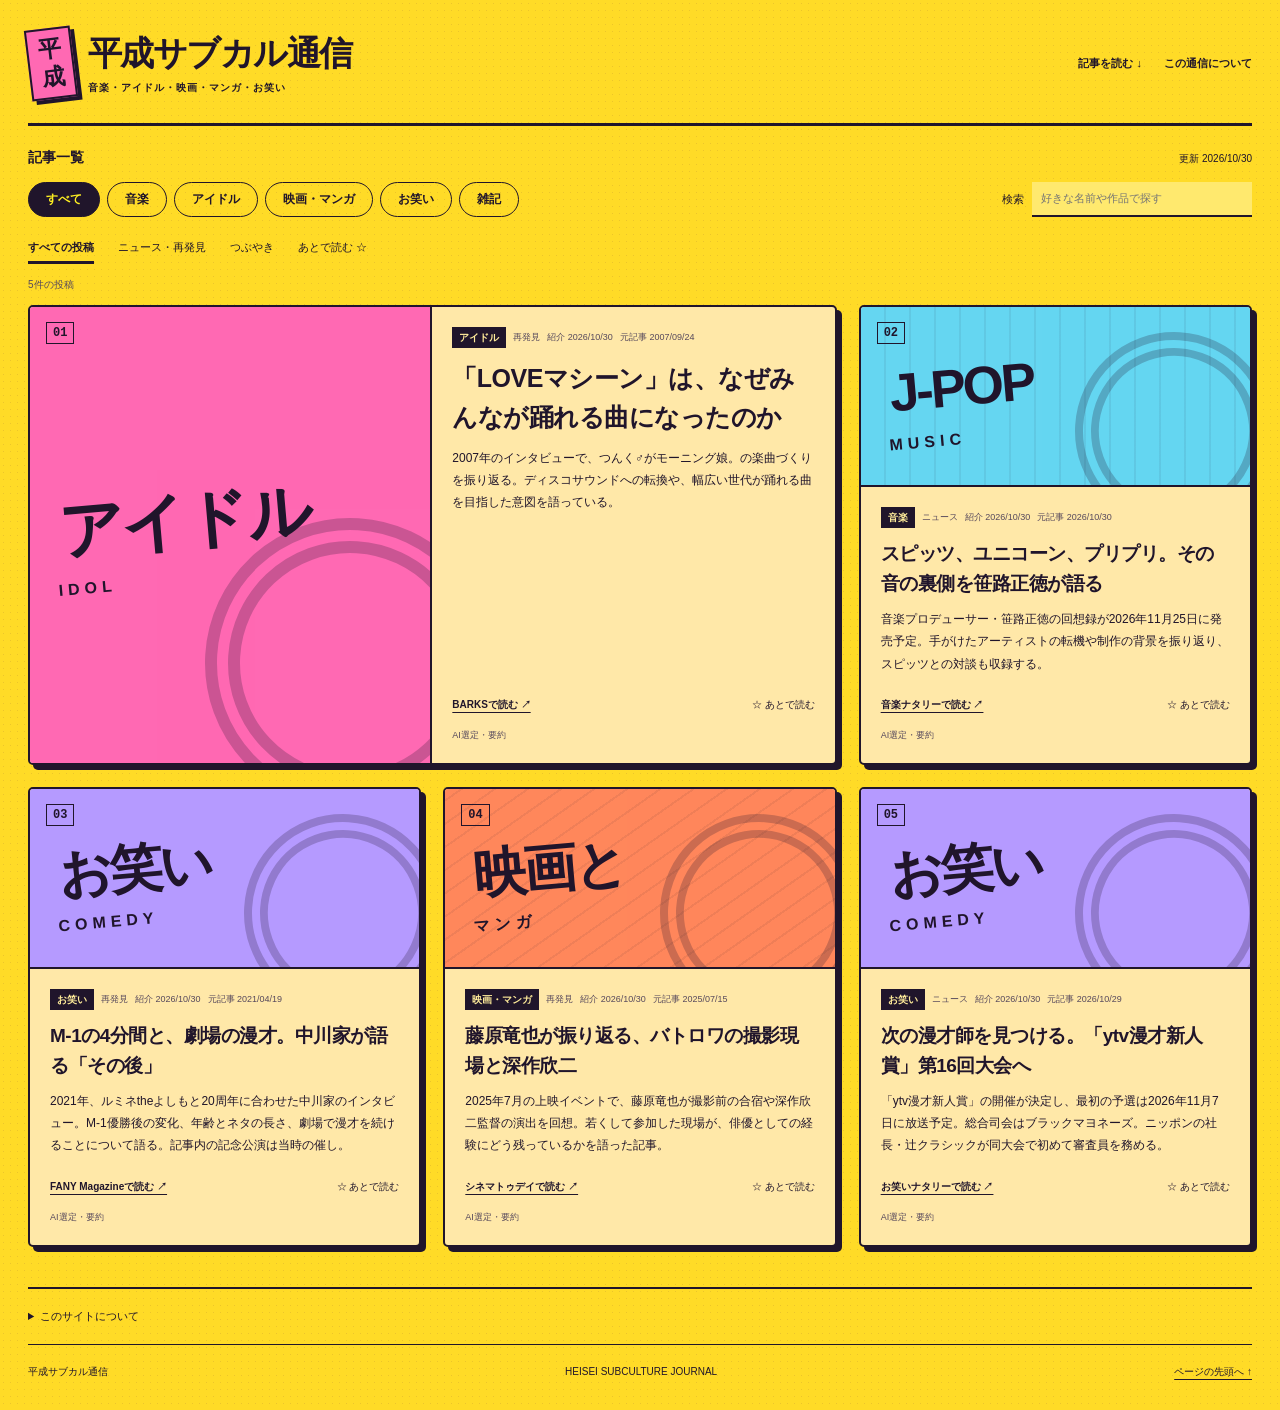
==== commit ba3a1828: "Rebuild journal as colorful editorial card grid" ====
--- a/site/index.html
+++ b/site/index.html
@@ -4,7 +4,7 @@
 <meta charset="utf-8"><meta name="viewport" content="width=device-width,initial-scale=1">
 <title>平成サブカル通信</title>
 <meta name="description" content="音楽・アイドル・映画・マンガ・お笑いの記事とコメント。">
-<meta name="theme-color" content="#fff000"><link rel="stylesheet" href="style.css?v=2">
+<meta name="theme-color" content="#fff000"><link rel="stylesheet" href="style.css?v=3">
 <link rel="icon" href="favicon.svg" type="image/svg+xml">
 </head>
 <body>
@@ -15,10 +15,10 @@
 <div class="controls"><div class="filters" role="group" aria-label="ジャンル"><button class="active" data-category="すべて" aria-pressed="true">すべて</button><button data-category="音楽" aria-pressed="false">音楽</button><button data-category="アイドル" aria-pressed="false">アイドル</button><button data-category="映画・マンガ" aria-pressed="false">映画・マンガ</button><button data-category="お笑い" aria-pressed="false">お笑い</button><button data-category="雑記" aria-pressed="false">雑記</button></div><label class="search"><span>検索</span><input id="search" type="search" placeholder="好きな名前や作品で探す" aria-label="記事を検索"></label></div>
 <div class="subfilters" role="group" aria-label="投稿種別"><button class="active" data-kind="all" aria-pressed="true">すべての投稿</button><button data-kind="news" aria-pressed="false">ニュース・再発見</button><button data-kind="thought" aria-pressed="false">つぶやき</button><button data-kind="saved" aria-pressed="false">あとで読む ☆</button></div>
 <p id="count" class="result-count" role="status" aria-live="polite"></p>
-<div class="columns"><div id="feed" tabindex="-1"></div><aside><section class="aside-picks"><h2>ピックアップ</h2><ol id="picks"></ol></section><section class="aside-notes"><h2>つぶやき</h2><div id="notes"></div></section></aside></div>
+<div id="feed" tabindex="-1"></div>
 </section>
 <section id="about" class="about"><details><summary>このサイトについて</summary><p>記事には出典と元記事の公開日を表示しています。AIによる選定・要約と、運営者のコメント・つぶやきは分けて掲載しています。「あとで読む」は、このブラウザに保存されます。</p></details></section>
 </main>
 <footer><span>平成サブカル通信</span><span>HEISEI SUBCULTURE JOURNAL</span><a href="#">ページの先頭へ ↑</a></footer>
-<script src="feed.js"></script><script src="app.js?v=2"></script>
+<script src="feed.js"></script><script src="app.js?v=3"></script>
 </body></html>
--- a/site/style.css
+++ b/site/style.css
@@ -1,4 +1,8 @@
-:root{--paper:#fffef8;--ink:#161616;--muted:#646464;--red:#ff2578;--line:#161616;--green:#1358d7;--white:#fff;--yellow:#fff000;--blue:#72ddf4;--pink:#ff70ae;--font:'Hiragino Sans','Hiragino Kaku Gothic ProN','Noto Sans JP',Meiryo,sans-serif}*{box-sizing:border-box}html{scroll-behavior:smooth;scroll-padding-top:20px}body{margin:0;background:var(--paper);color:var(--ink);font:14px/1.8 var(--font)}button,input,select,textarea{font:inherit}button{cursor:pointer;color:inherit}a{color:inherit;text-underline-offset:4px}button:focus-visible,a:focus-visible,input:focus-visible,select:focus-visible,textarea:focus-visible{outline:3px solid #1358d7;outline-offset:4px}[hidden]{display:none!important}.skip{position:absolute;top:-80px;left:10px;z-index:10;background:var(--yellow);padding:10px}.skip:focus{top:10px}.mastline{background:var(--ink);color:var(--yellow);display:flex;justify-content:space-between;padding:5px max(24px,calc((100vw - 1200px)/2));font-size:11px;font-weight:700;letter-spacing:1px}.masthead,main,footer{max-width:1200px;margin:auto}.masthead{display:flex;justify-content:space-between;align-items:center;padding:22px 0 17px;border-bottom:4px solid var(--ink)}.brand{text-decoration:none;display:flex;align-items:center;gap:12px;font-size:31px;line-height:1.2;font-weight:900;letter-spacing:-1px}.brand>span:last-child{background:linear-gradient(transparent 51%,var(--yellow) 51%,var(--yellow) 77%,transparent 77%)}.brand small{display:block;font-size:10px;letter-spacing:1px;font-weight:500;margin-top:9px}.stamp{background:var(--blue);border:2px solid var(--ink);font:900 21px/1.05 var(--font);padding:5px 8px;transform:rotate(-7deg);box-shadow:3px 3px 0 var(--ink)}.masthead nav{display:flex;gap:20px;font-size:12px;font-weight:700}.masthead nav a{text-decoration:none}.masthead nav a:first-child{background:var(--yellow);border:2px solid var(--ink);padding:3px 9px;transform:rotate(2deg)}.intro{display:grid;grid-template-columns:1.12fr 1fr .72fr;gap:20px;padding:25px 5px 29px}.main-pop{position:relative;background:var(--yellow);border:3px solid var(--ink);padding:15px 20px 13px;transform:rotate(-1deg);box-shadow:5px 5px 0 var(--ink)}.pop-kicker{display:block;font-size:12px;font-weight:800;border-bottom:2px solid;padding-bottom:4px;width:fit-content}.main-pop h1{font:900 42px/1.17 var(--font);letter-spacing:-2px;margin:11px 0 8px;transform:rotate(-2deg)}.main-pop em{font-style:normal;color:var(--red);text-shadow:1px 1px 0 #111}.main-pop p{font-size:11px;line-height:1.6;font-weight:700;margin:8px 0 0}.pop-star{position:absolute;right:15px;bottom:18px;background:var(--pink);font:900 18px/1.2 var(--font);padding:17px 11px;transform:rotate(10deg);clip-path:polygon(50% 0,61% 14%,78% 6%,82% 25%,100% 28%,91% 45%,100% 64%,81% 69%,78% 90%,59% 85%,48% 100%,38% 85%,18% 94%,16% 74%,0 67%,9% 49%,0 32%,18% 27%,21% 8%,40% 15%)}.shelf-pop{padding:8px 0 0}.shelf-label{display:inline-block;background:var(--ink);color:white;padding:1px 8px;font-size:11px;font-weight:700;transform:rotate(2deg)}.shelf-word{font-size:29px;font-weight:900;line-height:1.3;border-bottom:4px solid var(--yellow);margin:9px 0;padding:0 5px 3px;transform:rotate(-1deg)}.shelf-word span{display:block;font-size:11px;font-weight:600;margin-top:2px;letter-spacing:1px}.shelf-word.pink{border-color:var(--pink);transform:rotate(1deg)}.shelf-word.blue{font-size:25px;border-color:var(--blue)}.mini-pop{align-self:center;background:var(--blue);border:2px solid var(--ink);padding:12px 15px;transform:rotate(3deg);box-shadow:4px 4px 0 var(--ink)}.mini-head{display:block;font-size:11px;font-weight:800;background:white;border:1px solid;text-align:center;letter-spacing:3px}.mini-pop strong{font-size:25px;line-height:1.4;display:block;margin-top:10px;letter-spacing:-1px}.mini-pop p{font-size:10px;line-height:1.6;margin:8px 0}.mini-pop a{font-size:11px;font-weight:800}.barcode{display:block;letter-spacing:4px;font-size:20px;line-height:1;margin-top:12px}.section-heading{display:flex;justify-content:space-between;align-items:center;border-top:4px solid var(--ink);border-bottom:2px solid var(--ink);padding:10px 0}.section-heading h2{font-size:20px;font-weight:900;margin:0;letter-spacing:-.5px}.section-heading h2:before{content:'▶';display:inline-block;color:var(--red);margin-right:8px}.section-heading h2 span{font-size:10px;font-weight:700;letter-spacing:1px;margin-left:14px}.section-heading p{font-size:11px;margin:0;color:var(--muted)}.controls{display:flex;justify-content:space-between;gap:15px;align-items:center;padding:12px 0}.filters{display:flex;gap:7px;flex-wrap:wrap}.filters button{background:white;border:2px solid var(--ink);padding:4px 12px;font-size:12px;font-weight:800}.filters button.active{background:var(--yellow);box-shadow:2px 2px 0 var(--ink);transform:rotate(-2deg)}.filters button:hover{background:#fff9a4}.search{display:flex;align-items:center;gap:7px;font-size:11px;font-weight:700}.search input{width:220px;border:2px solid var(--ink);background:white;padding:5px 8px;font-size:11px}.subfilters{display:flex;gap:22px;border-bottom:1px solid #bbb;padding-bottom:8px}.subfilters button{font-size:11px;background:none;border:0;border-bottom:3px solid transparent;padding:4px 0}.subfilters button.active{border-color:var(--red);font-weight:800}.result-count{font-size:10px;color:var(--muted);margin:9px 0}.columns{display:grid;grid-template-columns:minmax(0,1fr) 265px;gap:30px}.entry{padding:17px 0;border-bottom:1px solid #c4c4c4;position:relative}.entry:first-child{padding-top:5px}.meta{display:flex;gap:9px;flex-wrap:wrap;align-items:center;font-size:10px;color:var(--muted)}.tag{display:inline-block;background:var(--yellow);border:1px solid var(--ink);padding:1px 7px;color:var(--ink);font-size:11px;font-weight:800;transform:rotate(-2deg)}.tag.thought{background:var(--pink)}.entry h3{font-size:18px;line-height:1.55;font-weight:800;letter-spacing:-.3px;margin:9px 0}.entry h3 a{text-decoration:none}.entry h3 a:hover{background:var(--yellow)}.entry.featured{background:#fffbd7;border:2px solid var(--ink);padding:15px 18px;margin-bottom:4px;box-shadow:4px 4px 0 var(--ink)}.entry.featured:before{content:'まず、これ読んで。';display:inline-block;font-size:11px;font-weight:800;background:var(--red);color:white;border:1px solid var(--ink);padding:1px 9px;transform:rotate(-3deg);margin:-4px 0 9px}.entry.featured h3{font-size:25px;line-height:1.5}.entry .summary{font-size:13px;line-height:1.9;margin:8px 0 10px;white-space:pre-line}.entry .reason{font-size:11px;line-height:1.7;margin:10px 0 7px;color:var(--muted)}.entry .reason:first-of-type{color:var(--ink)}.entry-actions{display:flex;justify-content:space-between;align-items:center;gap:12px;font-size:11px}.source{font-weight:700;color:var(--green)}.save{border:0;background:none;color:var(--muted);font-size:11px;padding:5px}.save[aria-pressed=true]{color:#b6004c}.comment{position:relative;margin:15px 0 12px;background:var(--yellow);border:2px solid var(--ink);padding:12px 14px;transform:rotate(-.5deg)}.comment-label{display:block;font-size:11px;font-weight:800;margin-bottom:6px}.comment p{font-size:14px;line-height:1.85;margin:0;white-space:pre-wrap;overflow-wrap:anywhere}.aside-card{background:var(--yellow);border:2px solid var(--ink);padding:18px;transform:rotate(1deg);box-shadow:4px 4px 0 var(--ink);margin-top:5px}.eyebrow{font-size:10px;font-weight:800;letter-spacing:1px;margin:0 0 12px}.aside-card .eyebrow{display:inline-block;background:var(--ink);color:white;padding:2px 6px;transform:rotate(-3deg)}.aside-card h2{font-size:27px;line-height:1.3;font-weight:900;letter-spacing:-1px;margin:5px 0 13px}.aside-card p{font-size:17px;font-weight:800;line-height:1.7}.aside-card p.small{font-size:12px;line-height:1.9;font-weight:500}.scribble{font-size:20px;font-weight:900;line-height:1.5;color:#d0004b;border-bottom:4px solid var(--ink);transform:rotate(-4deg);margin-top:15px;padding-bottom:8px}.aside-notes{margin-top:30px}.aside-notes h2{font-size:16px;border-bottom:3px solid var(--ink);padding:4px 0 8px}.aside-notes h2 span{display:block;font-size:10px;font-weight:500}.aside-notes article{padding:10px 12px;border:1px solid var(--ink);background:#ffe2ee;margin:13px 0;transform:rotate(-1deg)}.aside-notes p{font-size:12px}.aside-notes time{font-size:10px;color:var(--muted)}.aside-notes a{font-size:11px}.aside-source{border-top:2px dashed var(--ink);font-size:11px;line-height:1.9;margin-top:20px;color:var(--muted)}.empty{background:#fffbd7;padding:30px 18px;border:2px dashed var(--ink);text-align:center}.empty p{font-size:12px}.about{border-top:4px solid var(--ink);margin-top:38px;padding:25px 0;max-width:850px}.about .eyebrow{display:inline-block;background:var(--blue);border:1px solid var(--ink);padding:2px 7px;transform:rotate(-2deg)}.about h2{font-size:24px;line-height:1.6;font-weight:900;margin:10px 0}.about p:not(.eyebrow){font-size:13px;max-width:650px}footer{border-top:2px solid var(--ink);padding:15px 0 30px;display:flex;gap:15px;justify-content:space-between;font-size:10px;font-weight:700}.editor{max-width:850px;margin:30px auto;padding:0 20px}.editor h1{font-size:30px;font-weight:900;background:var(--yellow);width:fit-content;padding:0 8px}.editor-panel{border:2px solid var(--ink);padding:22px;margin:20px 0;background:white;box-shadow:4px 4px 0 var(--ink)}.editor label{display:block;font-size:13px;margin:15px 0}.editor input,.editor select,.editor textarea{display:block;width:100%;padding:10px;border:1px solid var(--ink);background:white;color:var(--ink)}.editor textarea{min-height:160px}.primary{background:var(--yellow);border:2px solid var(--ink);padding:8px 18px;font-weight:800;box-shadow:2px 2px 0 var(--ink)}.secondary{background:white;border:1px solid var(--ink);padding:9px 16px}.editor .hint{font-size:12px;color:var(--muted)}#editor-status{white-space:pre-wrap}.error{color:#b20b37}.editor-list button{display:block;text-align:left;width:100%;padding:13px;background:none;border:0;border-bottom:1px solid #aaa;font-size:13px}.editor-list button:hover{background:#fffbd7}.editor-list small{display:block;color:var(--muted)}@media(max-width:1250px){.masthead,main,footer{margin-left:24px;margin-right:24px}.brand{font-size:28px}.intro{gap:16px}.main-pop h1{font-size:38px}}@media(max-width:900px){.columns{grid-template-columns:minmax(0,1fr) 225px;gap:22px}.intro{grid-template-columns:1fr 1fr}.mini-pop{display:none}.controls{flex-direction:column;align-items:flex-start;gap:10px}.masthead nav{gap:12px;font-size:11px}.search input{width:260px}.aside-card h2{font-size:24px}.aside-card{padding:15px}.brand{font-size:25px}}@media(max-width:640px){.masthead,main,footer{margin-left:16px;margin-right:16px}.mastline{padding:4px 16px;font-size:10px}.mastline span:last-child{display:none}.masthead{padding:17px 0 12px;gap:8px;align-items:flex-start}.brand{font-size:23px;letter-spacing:-1px;gap:8px}.brand small{font-size:8px;letter-spacing:0}.stamp{font-size:16px;padding:5px 6px}.masthead nav{font-size:9px;flex-direction:column;gap:7px;align-items:flex-end}.masthead nav a:first-child{display:none}.intro{gap:13px;padding:20px 2px 22px;grid-template-columns:1.1fr 1fr}.main-pop{padding:10px 10px 12px;box-shadow:3px 3px 0 var(--ink);border-width:2px}.pop-kicker{font-size:8px;letter-spacing:-.5px;padding-bottom:3px}.main-pop h1{font-size:29px;letter-spacing:-2px;line-height:1.2;margin:9px 0}.main-pop p{font-size:9px;line-height:1.6;max-width:115px}.pop-star{font-size:11px;padding:12px 9px;right:-9px;bottom:-10px}.shelf-pop{padding-top:5px}.shelf-label{font-size:8px;padding:2px 4px}.shelf-word{font-size:23px;margin:10px 0;padding:0 2px 3px;line-height:1.2;border-width:3px}.shelf-word span{font-size:8px;letter-spacing:0;margin-top:4px}.shelf-word.blue{font-size:18px;white-space:nowrap}.section-heading{padding:8px 0}.section-heading h2{font-size:18px}.section-heading h2 span{display:block;font-size:8px;letter-spacing:0;margin-left:24px}.section-heading p{font-size:9px}.filters{gap:6px}.filters button{font-size:11px;padding:3px 9px}.search{width:100%}.search input{flex:1;width:100%;font-size:11px}.subfilters{gap:16px;flex-wrap:wrap;padding-bottom:6px}.subfilters button{font-size:10px}.result-count{font-size:9px}.columns{display:block}.entry.featured{padding:12px;margin:0 3px 4px 0}.entry.featured h3{font-size:22px;line-height:1.5}.entry h3{font-size:17px;line-height:1.6}.entry .summary{font-size:13px;line-height:1.85}.meta{font-size:9px;gap:6px}.tag{font-size:10px}.entry .reason{font-size:10px}.entry-actions{font-size:10px}.save{font-size:10px}.columns aside{margin-top:27px;display:grid;grid-template-columns:1fr 1fr;gap:18px}.aside-card{padding:12px;transform:rotate(-1deg)}.aside-card .eyebrow{font-size:8px}.aside-card h2{font-size:23px}.aside-card p{font-size:13px}.aside-card p.small{font-size:10px}.scribble{font-size:16px}.aside-notes{margin-top:0}.aside-notes h2{font-size:14px;margin-top:5px}.aside-notes h2 span{font-size:9px}.aside-notes p{font-size:11px}.aside-source{grid-column:1/-1;font-size:10px;margin-top:0}.about{margin-top:24px;padding-top:18px}.about h2{font-size:21px}.about p:not(.eyebrow){font-size:12px}footer{flex-wrap:wrap;font-size:9px}footer>span:nth-child(2){display:none}.editor{padding:0 16px}.editor-panel{padding:16px}.editor h1{font-size:25px}.comment p{font-size:13px}.comment{padding:10px}}@media(max-width:360px){.brand{font-size:20px}.main-pop h1{font-size:26px}.shelf-word{font-size:21px}.shelf-word.blue{font-size:16px}.subfilters{gap:12px}}@media(prefers-reduced-motion:reduce){html{scroll-behavior:auto}}
-
-/* Article-first layout: no promotional hero or invented editorial copy. */
-.masthead{padding-top:20px}.reading{padding-top:15px}.section-heading{border-top:0}.entry.featured:before{content:none}.entry.featured{background:transparent;border:0;border-bottom:2px solid var(--ink);padding:5px 0 18px;box-shadow:none}.entry.featured h3{font-size:24px}.aside-picks h2{font-size:16px;margin:0;padding:4px 0 8px;border-bottom:3px solid var(--ink)}.aside-picks ol{list-style:none;counter-reset:pick;margin:0;padding:0}.aside-picks li{counter-increment:pick;display:flex;gap:10px;padding:12px 0;border-bottom:1px solid #c4c4c4}.aside-picks li:before{content:counter(pick);background:var(--yellow);border:1px solid var(--ink);align-self:flex-start;min-width:22px;text-align:center;font-weight:900;transform:rotate(-4deg)}.aside-picks a{font-size:12px;line-height:1.8;text-decoration:none}.aside-picks a:hover{text-decoration:underline}.about{margin-top:25px;padding:15px 0;border-top:1px solid #ccc;max-width:none}.about summary{font-size:11px;cursor:pointer}.about p:not(.eyebrow){font-size:11px}.aside-notes h2 span{display:none}@media(max-width:640px){.entry.featured h3{font-size:20px}.entry.featured{margin:0}.reading{padding-top:8px}.columns aside{display:block}.aside-picks{display:none}.section-heading h2{font-size:17px}.about{margin-top:18px}}
+/* Heisei pop: saturated canvas, graphic covers, card-based browsing. */
+:root{--paper:#ffdb27;--ink:#20152b;--muted:#57495c;--yellow:#fff021;--pink:#ff69b3;--blue:#65d6f1;--green:#4334a4;--font:'Hiragino Sans','Hiragino Kaku Gothic ProN',Meiryo,sans-serif}
+*{box-sizing:border-box}html{scroll-behavior:smooth;scroll-padding-top:20px}body{margin:0;color:var(--ink);background-color:var(--paper);background-image:radial-gradient(#a8753838 .8px,transparent .8px);background-size:7px 7px;font:14px/1.7 var(--font)}button,input,select,textarea{font:inherit}button{cursor:pointer;color:inherit}a{color:inherit;text-underline-offset:4px}[hidden]{display:none!important}button:focus-visible,a:focus-visible,input:focus-visible,textarea:focus-visible{outline:3px solid #4324ba;outline-offset:4px}.skip{position:absolute;top:-80px;background:var(--blue);padding:10px;z-index:10}.skip:focus{top:10px}
+.masthead,main,footer{max-width:1280px;margin:auto}.masthead{display:flex;align-items:center;justify-content:space-between;padding:28px 0 24px;border-bottom:3px solid var(--ink)}.brand{display:flex;align-items:center;gap:14px;text-decoration:none;font-weight:900;font-size:34px;letter-spacing:-1.5px;line-height:1.2}.brand small{font-size:10px;letter-spacing:1px;margin-top:9px;display:block}.stamp{font-size:23px;background:var(--pink);border:2px solid;padding:6px 10px;transform:rotate(-7deg);box-shadow:4px 4px 0 var(--ink)}nav{display:flex;gap:22px;font-size:11px;font-weight:700}nav a{text-decoration:none}.section-heading{display:flex;justify-content:space-between;align-items:center;margin:20px 0 12px}.section-heading h2{font-size:14px;margin:0}.section-heading p{font-size:10px;margin:0}.controls{display:flex;justify-content:space-between;gap:20px;align-items:center}.filters{display:flex;gap:7px;flex-wrap:wrap}.filters button{border:1.5px solid var(--ink);border-radius:30px;padding:6px 17px;background:transparent;font-size:12px;font-weight:800}.filters button.active{background:var(--ink);color:var(--yellow)}.filters button:hover{background:var(--pink);color:var(--ink)}.search{display:flex;gap:8px;align-items:center;font-size:11px}.search input{width:220px;background:#ffe96e;border:0;border-bottom:2px solid var(--ink);padding:7px 9px;font-size:11px;border-radius:0}.subfilters{display:flex;gap:24px;margin-top:16px}.subfilters button{background:transparent;border:0;border-bottom:3px solid transparent;padding:5px 0;font-size:11px}.subfilters button.active{border-color:var(--ink);font-weight:800}.result-count{font-size:10px;margin:12px 0;color:var(--muted)}
+#feed{display:grid;grid-template-columns:repeat(3,minmax(0,1fr));gap:22px;align-items:start}.entry{border:2px solid var(--ink);border-radius:5px;overflow:hidden;background:#ffe8a8;box-shadow:5px 5px 0 var(--ink);min-width:0}.entry.featured{grid-column:span 2;display:grid;grid-template-columns:1fr 1fr;align-self:stretch}.cover{height:180px;position:relative;overflow:hidden;display:flex;justify-content:center;flex-direction:column;padding:22px 28px;background:var(--pink);border-bottom:2px solid var(--ink)}.cover:after{content:'';position:absolute;right:-23px;bottom:-45px;width:150px;height:150px;border:24px double currentColor;border-radius:50%;opacity:.23;transform:rotate(25deg)}.cover-index{font:900 12px/1 monospace;position:absolute;left:16px;top:15px;border:1px solid;padding:4px 6px}.cover-word{font-size:53px;line-height:1.15;letter-spacing:-3px;transform:rotate(-5deg);z-index:1}.cover-sub{font-weight:900;font-size:16px;letter-spacing:5px;transform:rotate(-5deg);margin-top:7px;z-index:1}.featured .cover{height:100%;min-height:330px;border-bottom:0;border-right:2px solid var(--ink)}.featured .cover-word{font-size:clamp(45px,5vw,72px)}.featured .cover:after{width:220px;height:220px;right:-65px;bottom:-45px;border-width:35px}.card-body{padding:20px;display:flex;flex-direction:column}.entry[data-category="音楽"] .cover{background:var(--blue);background-image:repeating-linear-gradient(90deg,transparent 0 23px,#20152b12 23px 25px)}.entry[data-category="お笑い"] .cover{background:#b59aff}.entry[data-category="映画・マンガ"] .cover{background:#ff875b;background-image:repeating-linear-gradient(-35deg,transparent 0 17px,#20152b12 17px 19px)}.entry[data-category="雑記"] .cover{background:#a8df83}.meta{display:flex;gap:7px;flex-wrap:wrap;align-items:center;font-size:9px;color:var(--muted)}.tag{background:var(--ink);color:#ffec9a;padding:2px 7px;font-size:10px;font-weight:800}.meta time{font-size:9px}.entry h3{font-size:19px;line-height:1.55;letter-spacing:-.5px;margin:11px 0 10px;font-weight:900}.entry h3 a{text-decoration:none}.entry h3 a:hover{text-decoration:underline;text-decoration-thickness:2px}.entry.featured h3{font-size:25px;line-height:1.55}.summary{font-size:12px;line-height:1.85;margin:0 0 16px;white-space:pre-line}.entry-actions{display:flex;align-items:center;justify-content:space-between;gap:8px;font-size:10px;margin-top:auto}.source{font-weight:700}.save{background:none;border:0;padding:5px 0;font-size:10px;white-space:nowrap}.save[aria-pressed=true]{color:#a30059}.reason{font-size:9px;color:var(--muted);margin:10px 0 0}.comment{border-top:2px dashed var(--ink);margin:5px 0 16px;padding-top:12px}.comment-label{font-size:9px;font-weight:700}.comment p{font-size:13px;white-space:pre-wrap;overflow-wrap:anywhere}.empty{grid-column:1/-1;border:2px dashed;padding:40px;text-align:center;background:#ffe8a8}.about{border-top:2px solid;margin-top:40px;padding:18px 0}.about summary{font-size:11px;cursor:pointer}.about p{font-size:11px;max-width:700px}footer{border-top:1px solid;display:flex;justify-content:space-between;padding:18px 0 30px;gap:16px;font-size:10px}
+.editor{max-width:850px;margin:30px auto;padding:0 20px}.editor h1{font-size:30px;font-weight:900;background:var(--yellow);width:fit-content;padding:0 8px}.editor-panel{border:2px solid var(--ink);padding:22px;margin:20px 0;background:white;box-shadow:4px 4px 0 var(--ink)}.editor label{display:block;font-size:13px;margin:15px 0}.editor input,.editor select,.editor textarea{display:block;width:100%;padding:10px;border:1px solid var(--ink);background:white;color:var(--ink)}.editor textarea{min-height:160px}.primary{background:var(--yellow);border:2px solid var(--ink);padding:8px 18px;font-weight:800;box-shadow:2px 2px 0 var(--ink)}.secondary{background:white;border:1px solid var(--ink);padding:9px 16px}.editor .hint{font-size:12px;color:var(--muted)}#editor-status{white-space:pre-wrap}.error{color:#b20b37}.editor-list button{display:block;text-align:left;width:100%;padding:13px;background:none;border:0;border-bottom:1px solid #aaa;font-size:13px}.editor-list button:hover{background:#fffbd7}.editor-list small{display:block;color:var(--muted)}
+@media(max-width:1340px){.masthead,main,footer{margin-left:28px;margin-right:28px}}@media(max-width:1000px){#feed{grid-template-columns:repeat(2,minmax(0,1fr))}.entry.featured{grid-column:span 2}.controls{align-items:flex-start;flex-direction:column;gap:12px}.masthead nav{gap:12px}.brand{font-size:28px}}@media(max-width:600px){.masthead,main,footer{margin-left:16px;margin-right:16px}.masthead{padding:20px 0}.brand{font-size:25px;gap:9px;letter-spacing:-1px}.brand small{font-size:8px;letter-spacing:0}.stamp{font-size:18px;padding:5px 7px}.masthead nav{font-size:9px}.masthead nav a:not(#editor-link){display:none}.section-heading{margin-top:16px}.filters{gap:6px}.filters button{font-size:11px;padding:5px 12px}.search{width:100%}.search input{flex:1;width:0}.subfilters{gap:16px;flex-wrap:wrap}.subfilters button{font-size:10px}#feed{gap:16px}.entry.featured{display:block}.featured .cover{min-height:190px;height:190px;border-right:0;border-bottom:2px solid}.featured .cover-word{font-size:64px}.featured .cover-sub{font-size:15px}.entry .cover{height:125px;padding:18px 12px}.entry .cover-word{font-size:30px;letter-spacing:-2px}.entry .cover-sub{font-size:10px;letter-spacing:2px}.entry .cover-index{font-size:9px;top:8px;left:10px;padding:2px 4px}.entry .cover:after{width:100px;height:100px;border-width:17px}.entry.featured .cover{height:190px;padding:25px}.entry.featured .cover-word{font-size:62px}.card-body{padding:12px}.entry.featured .card-body{padding:18px}.entry h3{font-size:14px;line-height:1.65;letter-spacing:-.3px}.entry.featured h3{font-size:22px}.entry:not(.featured) .summary{display:-webkit-box;-webkit-line-clamp:3;-webkit-box-orient:vertical;overflow:hidden;font-size:11px}.entry:not(.featured) .meta time{display:none}.entry-actions{flex-wrap:wrap;gap:4px}.meta{font-size:9px}.tag{font-size:9px}.about{margin-top:28px}footer{flex-wrap:wrap;font-size:9px}footer>span:nth-child(2){display:none}.editor{padding:0 16px}.editor-panel{padding:16px}}
+@media(prefers-reduced-motion:reduce){html{scroll-behavior:auto}}
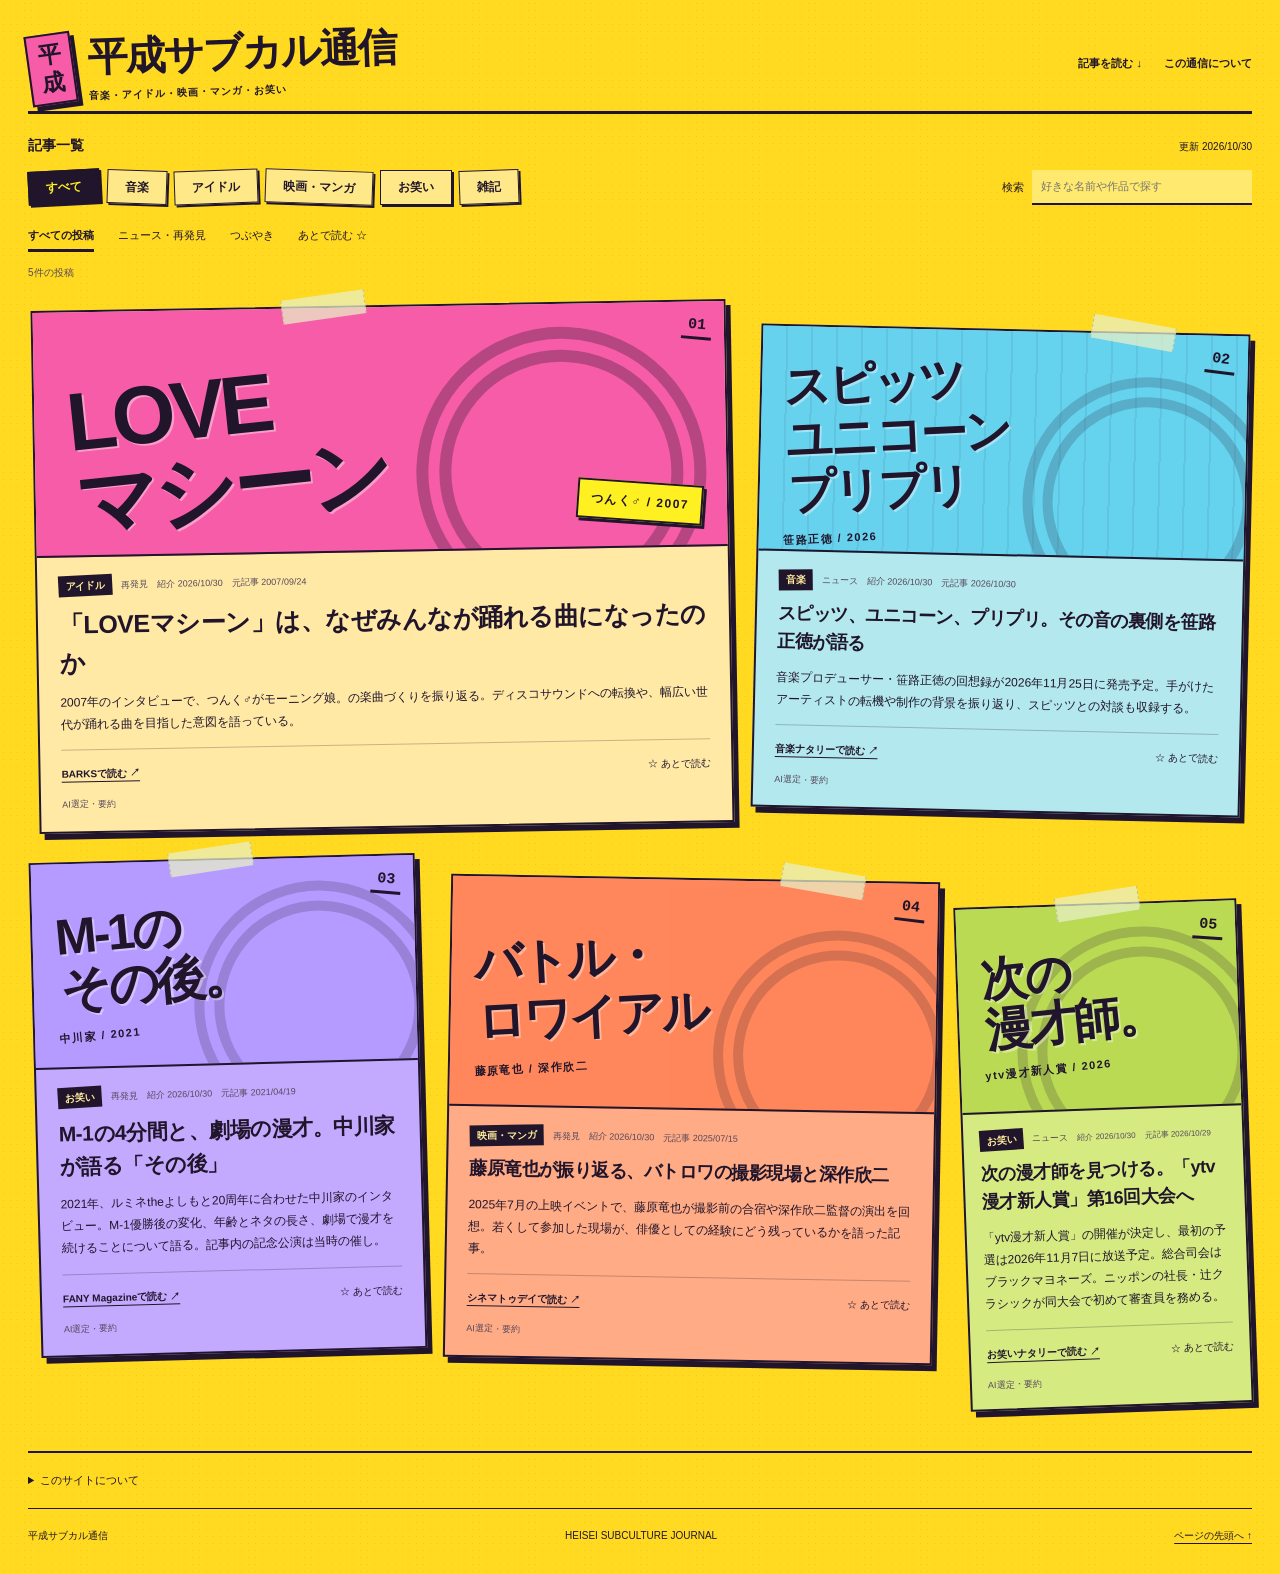
==== commit 020713c1: "Give journal an asymmetric cut-paper pop layout" ====
--- a/site/index.html
+++ b/site/index.html
@@ -4,7 +4,7 @@
 <meta charset="utf-8"><meta name="viewport" content="width=device-width,initial-scale=1">
 <title>平成サブカル通信</title>
 <meta name="description" content="音楽・アイドル・映画・マンガ・お笑いの記事とコメント。">
-<meta name="theme-color" content="#fff000"><link rel="stylesheet" href="style.css?v=3">
+<meta name="theme-color" content="#fff000"><link rel="stylesheet" href="style.css?v=4">
 <link rel="icon" href="favicon.svg" type="image/svg+xml">
 </head>
 <body>
@@ -20,5 +20,5 @@
 <section id="about" class="about"><details><summary>このサイトについて</summary><p>記事には出典と元記事の公開日を表示しています。AIによる選定・要約と、運営者のコメント・つぶやきは分けて掲載しています。「あとで読む」は、このブラウザに保存されます。</p></details></section>
 </main>
 <footer><span>平成サブカル通信</span><span>HEISEI SUBCULTURE JOURNAL</span><a href="#">ページの先頭へ ↑</a></footer>
-<script src="feed.js"></script><script src="app.js?v=3"></script>
+<script src="feed.js"></script><script src="app.js?v=4"></script>
 </body></html>
--- a/site/style.css
+++ b/site/style.css
@@ -6,3 +6,11 @@
 .editor{max-width:850px;margin:30px auto;padding:0 20px}.editor h1{font-size:30px;font-weight:900;background:var(--yellow);width:fit-content;padding:0 8px}.editor-panel{border:2px solid var(--ink);padding:22px;margin:20px 0;background:white;box-shadow:4px 4px 0 var(--ink)}.editor label{display:block;font-size:13px;margin:15px 0}.editor input,.editor select,.editor textarea{display:block;width:100%;padding:10px;border:1px solid var(--ink);background:white;color:var(--ink)}.editor textarea{min-height:160px}.primary{background:var(--yellow);border:2px solid var(--ink);padding:8px 18px;font-weight:800;box-shadow:2px 2px 0 var(--ink)}.secondary{background:white;border:1px solid var(--ink);padding:9px 16px}.editor .hint{font-size:12px;color:var(--muted)}#editor-status{white-space:pre-wrap}.error{color:#b20b37}.editor-list button{display:block;text-align:left;width:100%;padding:13px;background:none;border:0;border-bottom:1px solid #aaa;font-size:13px}.editor-list button:hover{background:#fffbd7}.editor-list small{display:block;color:var(--muted)}
 @media(max-width:1340px){.masthead,main,footer{margin-left:28px;margin-right:28px}}@media(max-width:1000px){#feed{grid-template-columns:repeat(2,minmax(0,1fr))}.entry.featured{grid-column:span 2}.controls{align-items:flex-start;flex-direction:column;gap:12px}.masthead nav{gap:12px}.brand{font-size:28px}}@media(max-width:600px){.masthead,main,footer{margin-left:16px;margin-right:16px}.masthead{padding:20px 0}.brand{font-size:25px;gap:9px;letter-spacing:-1px}.brand small{font-size:8px;letter-spacing:0}.stamp{font-size:18px;padding:5px 7px}.masthead nav{font-size:9px}.masthead nav a:not(#editor-link){display:none}.section-heading{margin-top:16px}.filters{gap:6px}.filters button{font-size:11px;padding:5px 12px}.search{width:100%}.search input{flex:1;width:0}.subfilters{gap:16px;flex-wrap:wrap}.subfilters button{font-size:10px}#feed{gap:16px}.entry.featured{display:block}.featured .cover{min-height:190px;height:190px;border-right:0;border-bottom:2px solid}.featured .cover-word{font-size:64px}.featured .cover-sub{font-size:15px}.entry .cover{height:125px;padding:18px 12px}.entry .cover-word{font-size:30px;letter-spacing:-2px}.entry .cover-sub{font-size:10px;letter-spacing:2px}.entry .cover-index{font-size:9px;top:8px;left:10px;padding:2px 4px}.entry .cover:after{width:100px;height:100px;border-width:17px}.entry.featured .cover{height:190px;padding:25px}.entry.featured .cover-word{font-size:62px}.card-body{padding:12px}.entry.featured .card-body{padding:18px}.entry h3{font-size:14px;line-height:1.65;letter-spacing:-.3px}.entry.featured h3{font-size:22px}.entry:not(.featured) .summary{display:-webkit-box;-webkit-line-clamp:3;-webkit-box-orient:vertical;overflow:hidden;font-size:11px}.entry:not(.featured) .meta time{display:none}.entry-actions{flex-wrap:wrap;gap:4px}.meta{font-size:9px}.tag{font-size:9px}.about{margin-top:28px}footer{flex-wrap:wrap;font-size:9px}footer>span:nth-child(2){display:none}.editor{padding:0 16px}.editor-panel{padding:16px}}
 @media(prefers-reduced-motion:reduce){html{scroll-behavior:auto}}
+
+/* Cut-paper composition: article subjects become the artwork. */
+body{background-color:#ffda20;background-image:radial-gradient(#a875382b .8px,transparent .8px)}
+.masthead{border-bottom:0;padding-bottom:12px}.brand{font-size:40px;transform:rotate(-2deg)}.brand>span:last-child{letter-spacing:-2px}.brand small{letter-spacing:1px}.stamp{background:#f75ca8;transform:rotate(-6deg);box-shadow:4px 5px 0 var(--ink)}.reading{border-top:3px solid var(--ink)}.filters button{border-radius:0;background:#ffe888;box-shadow:2px 2px 0 var(--ink)}.filters button:nth-child(even){transform:rotate(2deg)}.filters button:nth-child(3n){transform:rotate(-2deg)}.filters button.active{transform:rotate(-3deg);background:var(--ink)}.result-count{margin-bottom:24px}
+#feed{grid-template-columns:repeat(12,minmax(0,1fr));gap:30px 26px;padding:0 7px 16px}.entry{grid-column:span 4;border-radius:0;overflow:visible;position:relative;box-shadow:5px 6px 0 var(--ink);background:#ffe9a5;transform:rotate(-1deg)}.entry:nth-child(5n+1){grid-column:span 7}.entry:nth-child(5n+2){grid-column:span 5;transform:rotate(1.3deg);margin-top:24px;background:#b3e9ee}.entry:nth-child(5n+3){transform:rotate(-1.5deg);background:#c4aaff}.entry:nth-child(5n+4){grid-column:span 5;transform:rotate(1deg);margin-top:20px;background:#ffab85}.entry:nth-child(5n+5){grid-column:span 3;transform:rotate(-2deg);margin-top:45px;background:#d5eb82}.entry:before{content:'';width:82px;height:24px;background:#e9f1c8b8;border-left:1px dashed #7c81695c;border-right:1px dashed #7c81695c;position:absolute;top:-13px;left:36%;z-index:2;transform:rotate(-7deg)}.entry:nth-child(even):before{left:auto;right:15%;transform:rotate(9deg)}.entry.featured{display:block;align-self:start}.cover{height:205px;border-bottom:2px solid var(--ink);padding:25px 24px 20px;justify-content:center;isolation:isolate}.cover-word{white-space:pre-line;font-size:50px;line-height:1.06;font-weight:900;letter-spacing:-3px;transform:rotate(-4deg);text-shadow:2px 2px 0 #ffffff65}.cover-sub{font-size:11px;letter-spacing:1.5px;transform:rotate(-4deg);margin-top:12px}.cover-index{right:12px;left:auto;top:12px;font-size:15px;border:0;border-bottom:3px solid;transform:rotate(6deg)}.cover:after{right:-28px;bottom:-70px;width:190px;height:190px;border-width:30px;opacity:.19}.featured .cover{height:245px;min-height:0;border-right:0;border-bottom:2px solid;padding-left:35px;background:#f75ca8}.featured .cover-word{font-size:82px;line-height:1;letter-spacing:-5px;transform:rotate(-5deg)}.featured .cover-sub{position:absolute;right:24px;bottom:24px;background:var(--yellow);border:2px solid;padding:8px 12px;box-shadow:3px 3px 0 var(--ink);transform:rotate(5deg);font-size:12px}.featured .cover:after{width:220px;height:220px;right:20px;bottom:-70px;opacity:.3}.entry[data-category="音楽"] .cover{height:225px;background:#66d2ee;background-image:repeating-linear-gradient(90deg,transparent 0 23px,#20152b12 23px 25px)}.entry[data-category="音楽"] .cover-word{font-size:47px;line-height:1.13}.entry[data-category="映画・マンガ"] .cover{background:#ff875b}.entry[data-category="映画・マンガ"] .cover-word{font-size:48px;line-height:1.2}.entry:nth-child(5n+5) .cover{background:#bada54}.entry:nth-child(5n+5) .cover-word{font-size:47px}.card-body{padding:18px 21px}.entry h3{font-size:18px;margin-top:10px}.entry.featured h3{font-size:25px;line-height:1.5}.summary{font-size:12px;margin-bottom:14px}.meta{gap:5px 9px}.entry-actions{border-top:1px solid #20152b40;padding-top:10px}.tag{transform:rotate(-2deg)}.about{margin-top:28px}
+@media(min-width:1001px){.entry:nth-child(5n+3) h3{font-size:21px}.entry:nth-child(5n+4) .cover{height:230px}.entry:nth-child(5n+5) .card-body{padding:16px}.entry:nth-child(5n+5) .meta time{font-size:8px}}
+@media(max-width:1000px){#feed{grid-template-columns:repeat(2,minmax(0,1fr));gap:25px}.entry:nth-child(n){grid-column:span 1;margin-top:0}.entry.featured{grid-column:span 2;display:grid;grid-template-columns:1fr 1fr}.featured .cover{height:100%;min-height:340px;border-bottom:0;border-right:2px solid}.featured .cover-word{font-size:65px}.featured .cover-sub{right:14px;bottom:24px}.brand{font-size:32px}.entry:nth-child(5n+5){grid-column:span 1}}
+@media(max-width:600px){.masthead{padding:22px 0 20px}.brand{font-size:26px;gap:10px}.brand>span:last-child{letter-spacing:-1px}.brand small{letter-spacing:0}.stamp{font-size:18px}.reading{border-top-width:2px}.result-count{margin-bottom:20px}#feed{gap:22px 14px;padding:0 3px 10px}.entry:nth-child(n){box-shadow:3px 4px 0 var(--ink);transform:rotate(-1deg)}.entry:nth-child(even){transform:rotate(1.2deg)}.entry.featured{display:block;grid-column:span 2}.entry:before{width:55px;height:19px;top:-10px}.entry .cover{height:150px;padding:24px 12px 18px}.entry .cover-word{font-size:31px;letter-spacing:-2px;line-height:1.1}.entry .cover-sub{font-size:8px;letter-spacing:0;margin-top:10px}.entry .cover-index{left:auto;right:7px;top:8px;font-size:11px}.entry.featured .cover{height:220px;min-height:0;border-right:0;border-bottom:2px solid;padding:25px}.entry.featured .cover-word{font-size:70px}.featured .cover-sub{font-size:10px;right:15px;bottom:16px;padding:6px 8px}.entry.featured .card-body{padding:17px}.entry.featured h3{font-size:22px}.entry[data-category="音楽"] .cover{height:150px}.entry[data-category="音楽"] .cover-word{font-size:25px;line-height:1.2}.entry[data-category="映画・マンガ"] .cover-word{font-size:25px;line-height:1.3}.entry:nth-child(5n+5) .cover-word{font-size:31px}.entry .card-body{padding:12px}.entry h3{font-size:14px}.entry:not(.featured) .meta time{display:block;font-size:8px}.entry .cover:after{width:120px;height:120px;right:-35px;bottom:-55px;border-width:20px}.entry.featured .cover:after{width:180px;height:180px;right:5px;bottom:-60px}.entry.featured .summary{font-size:12px}.entry-actions{padding-top:8px;font-size:9px}.save{font-size:9px}.entry:nth-child(5n+5){margin-top:15px}.entry:nth-child(5n+4){margin-top:5px}}
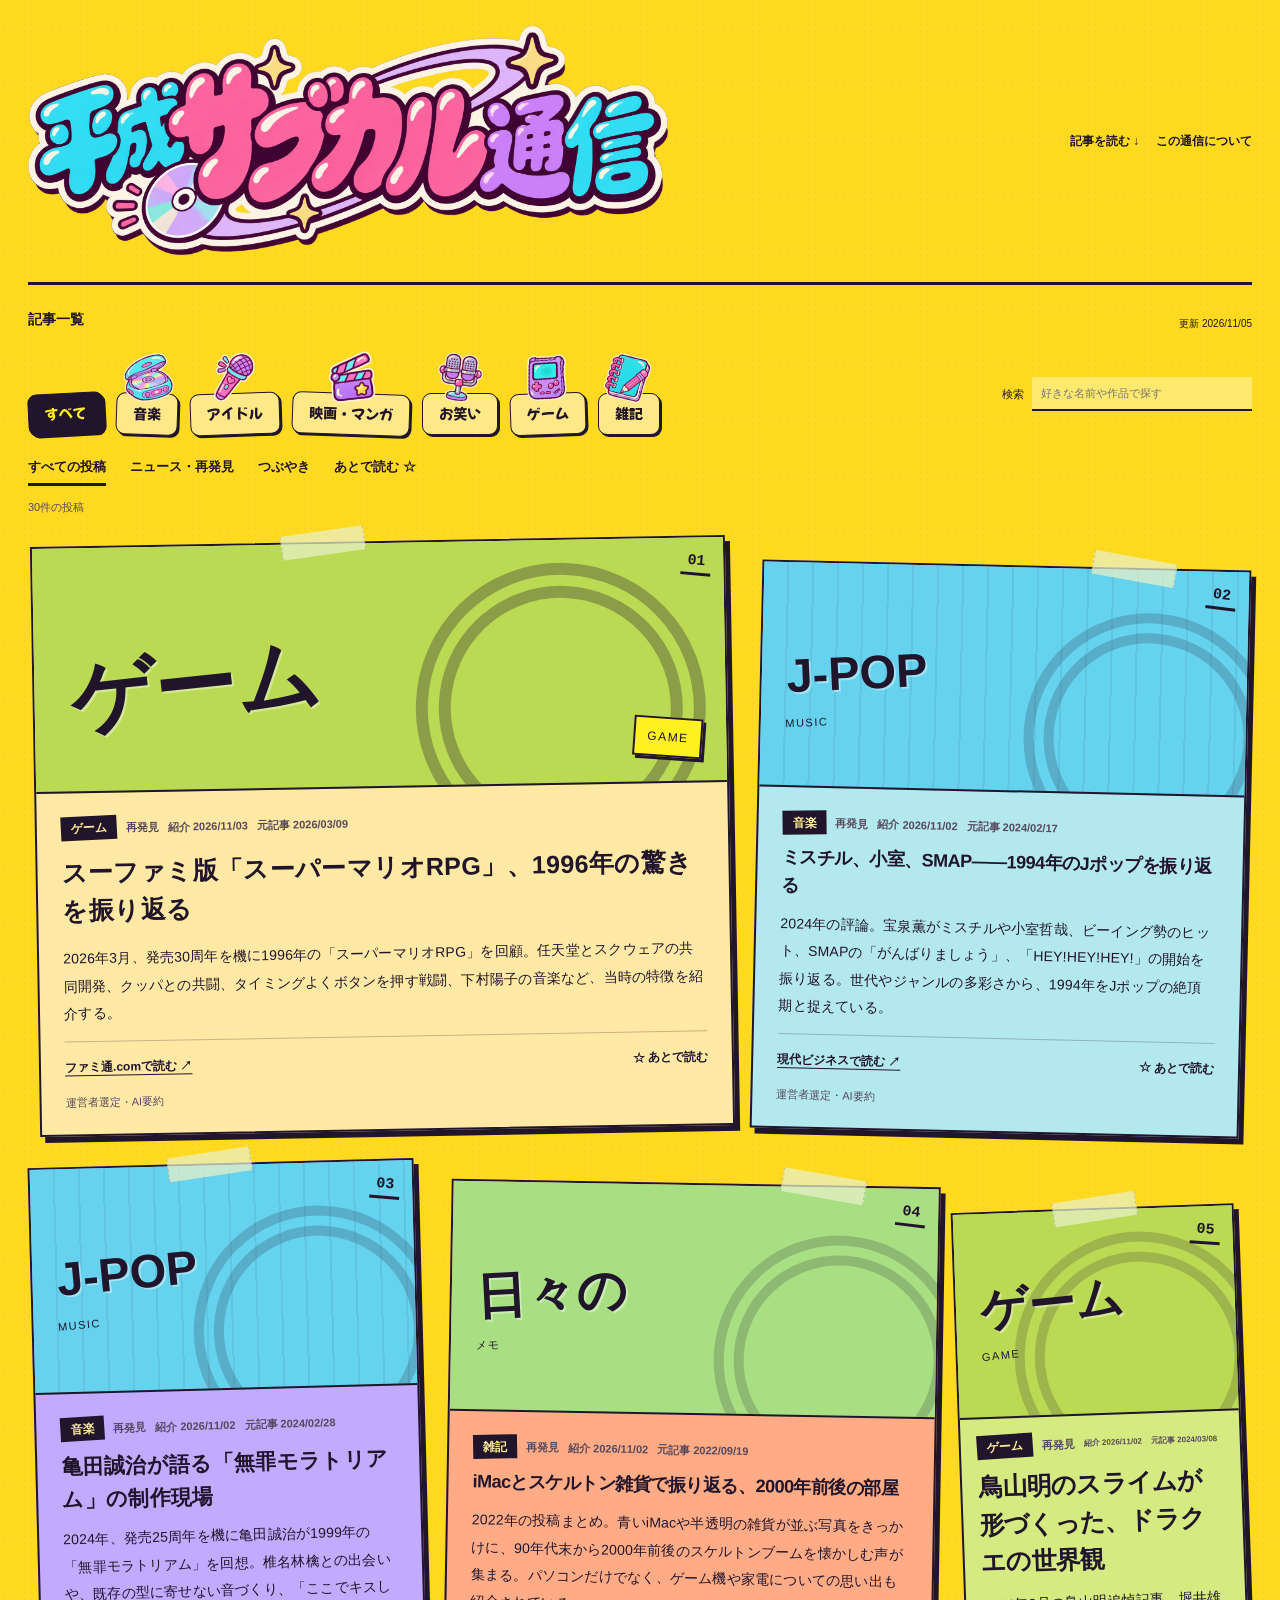
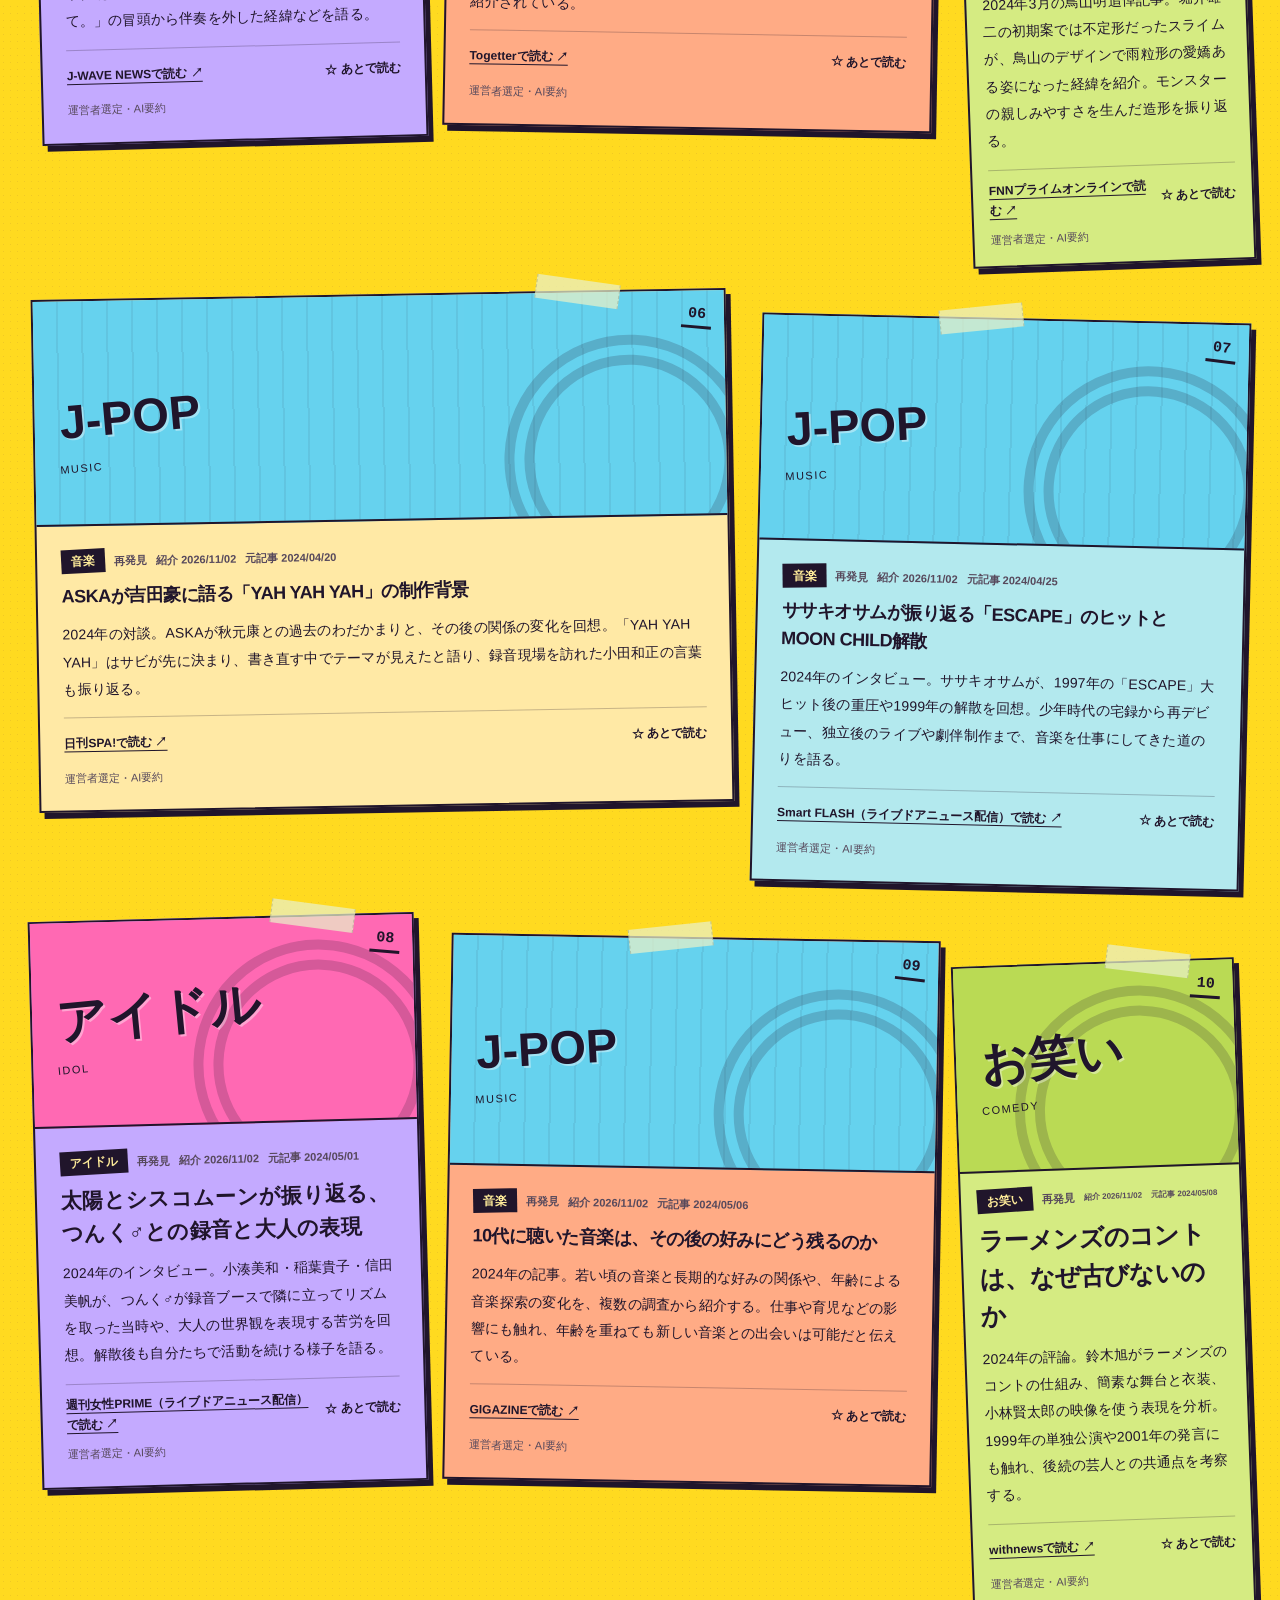
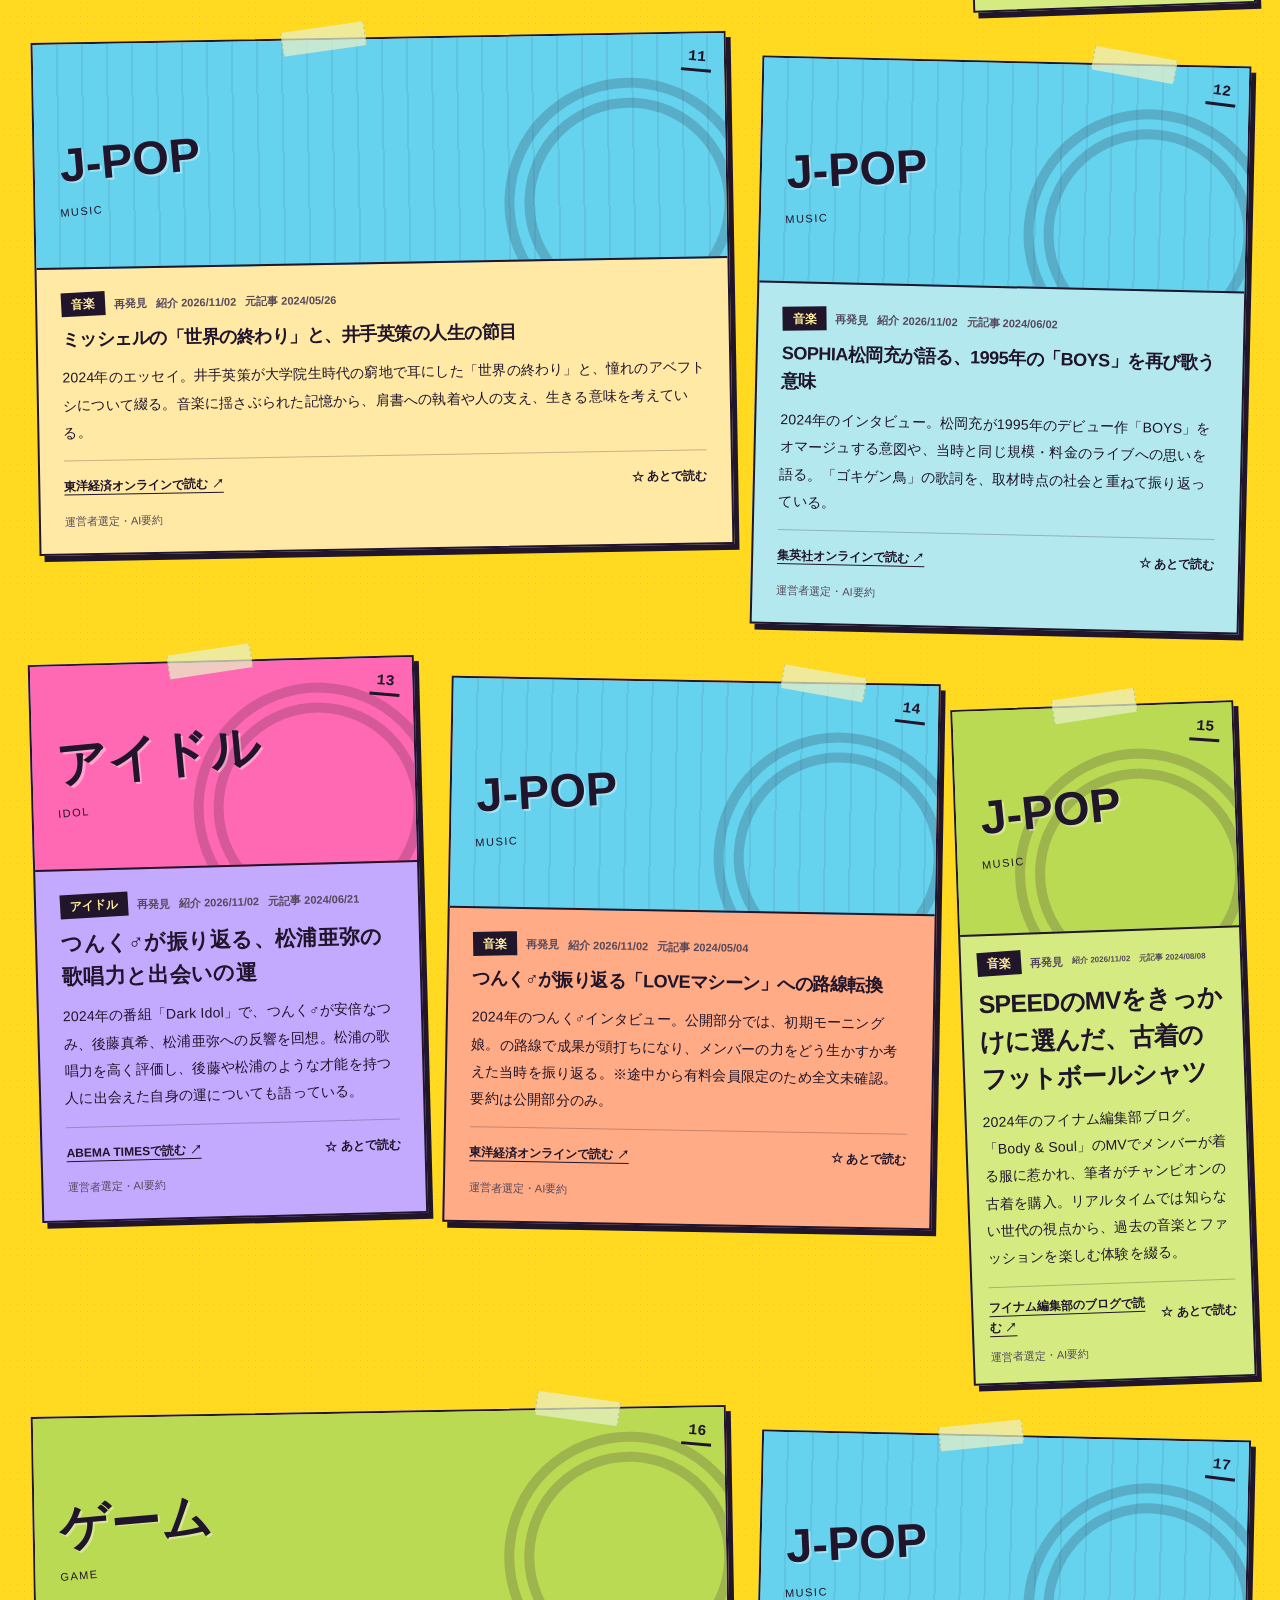
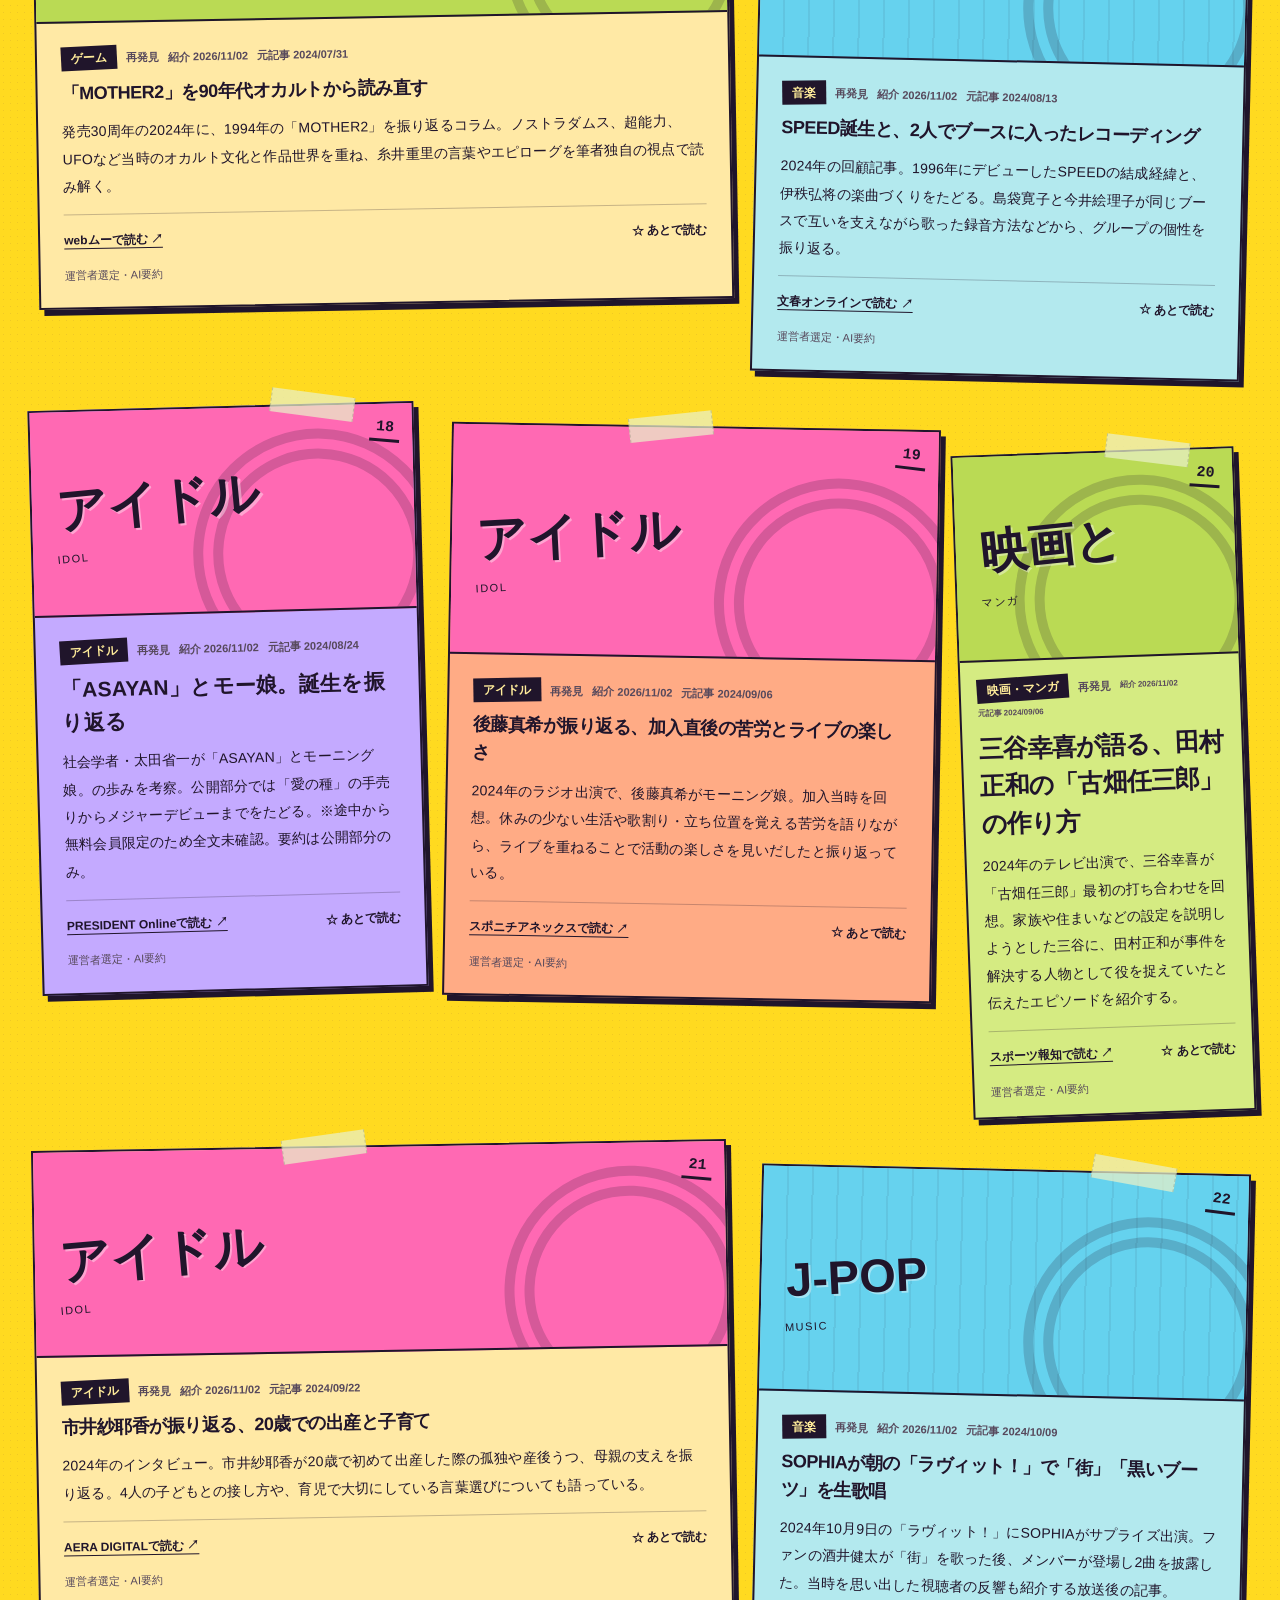
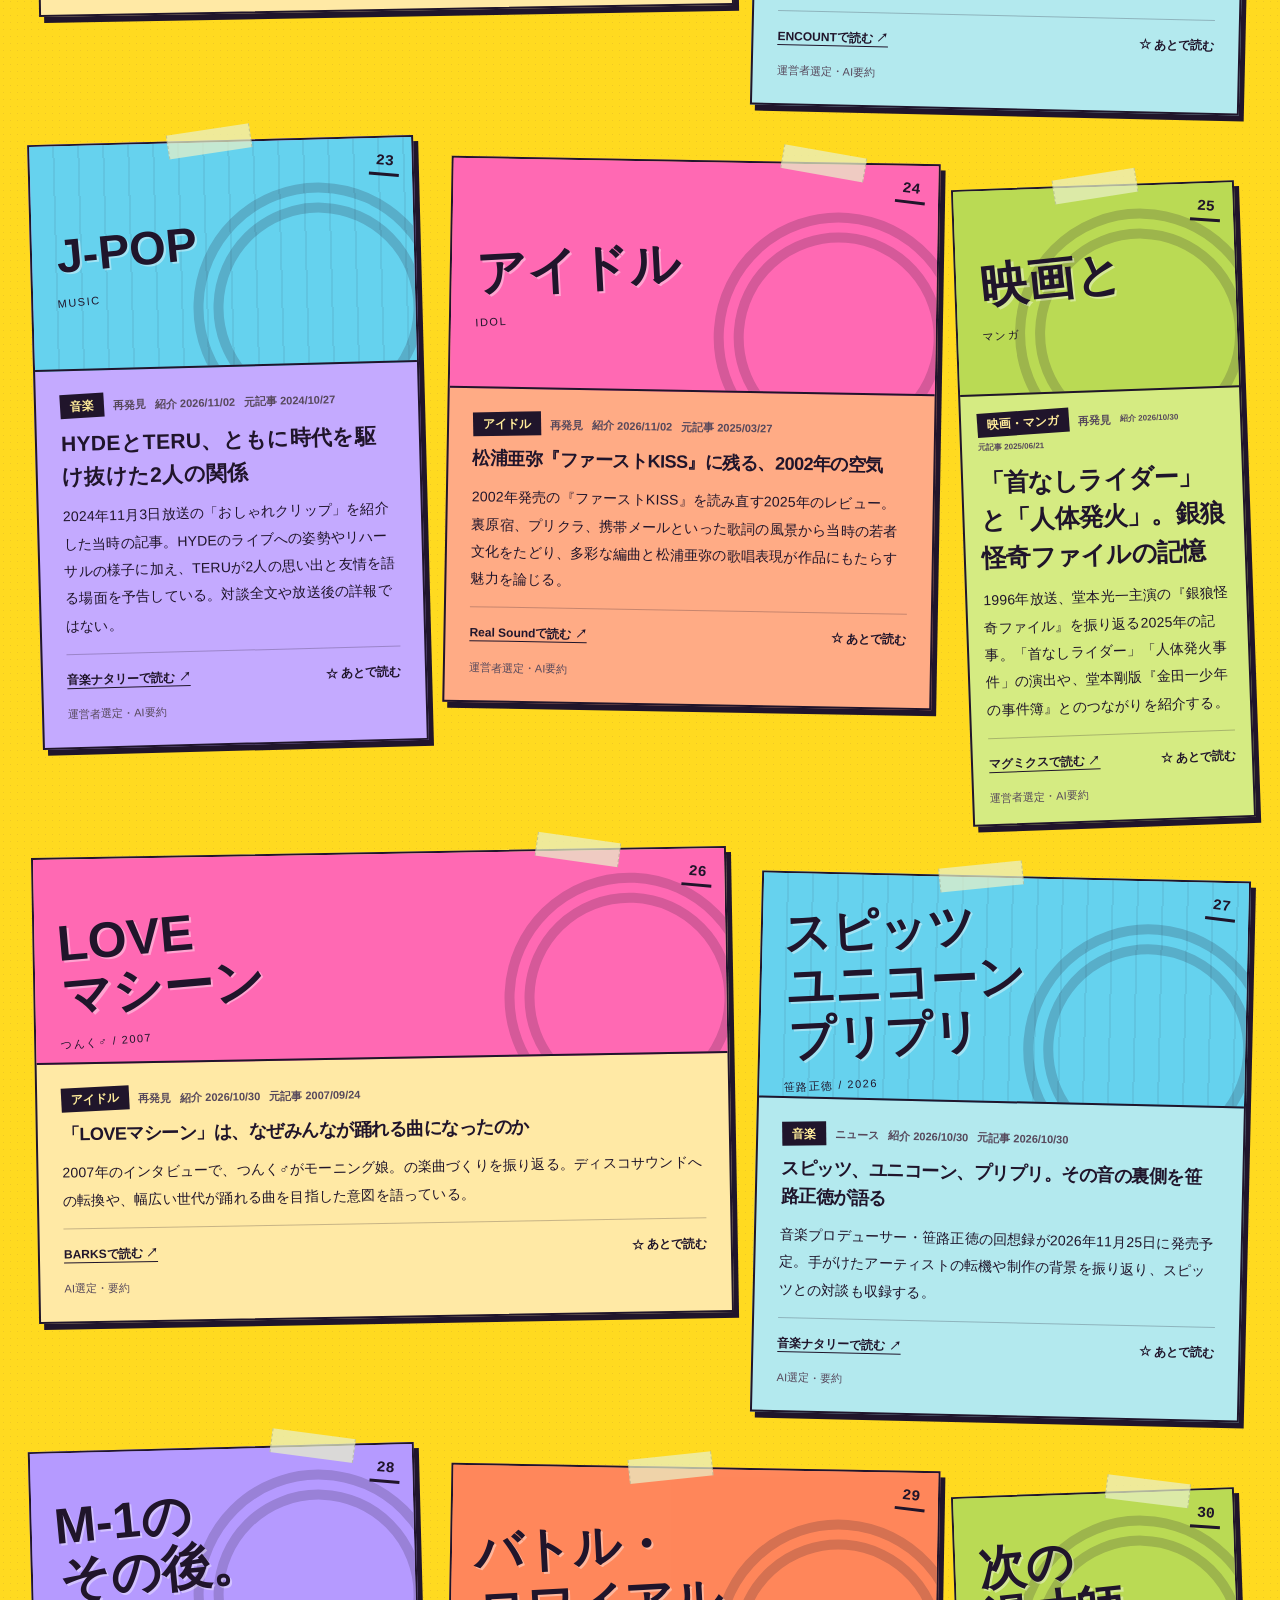
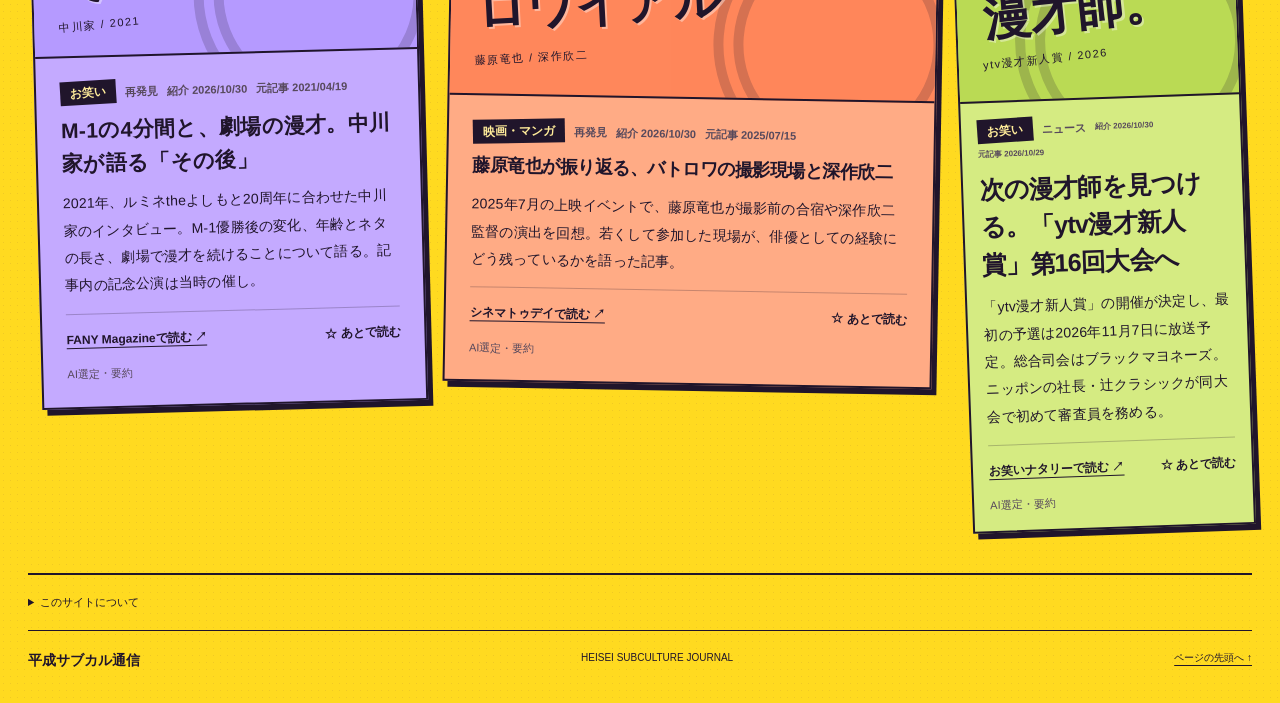
==== commit c5f77824: "Add local curation review and Heisei pop visual identity" ====
--- a/site/index.html
+++ b/site/index.html
@@ -3,16 +3,17 @@
 <head>
 <meta charset="utf-8"><meta name="viewport" content="width=device-width,initial-scale=1">
 <title>平成サブカル通信</title>
-<meta name="description" content="音楽・アイドル・映画・マンガ・お笑いの記事とコメント。">
-<meta name="theme-color" content="#fff000"><link rel="stylesheet" href="style.css?v=4">
+<meta name="description" content="音楽・アイドル・映画・マンガ・ゲーム・お笑いの記事とコメント。">
+<meta name="theme-color" content="#ffda20"><link rel="stylesheet" href="style.css?v=5">
+<link rel="stylesheet" href="pop-type.css?v=8">
 <link rel="icon" href="favicon.svg" type="image/svg+xml">
 </head>
-<body>
+<body class="journal">
 <a class="skip" href="#feed">記事へスキップ</a>
-<header class="masthead"><a class="brand" href="index.html"><span class="stamp">平<br>成</span><span>平成サブカル通信<small>音楽・アイドル・映画・マンガ・お笑い</small></span></a><nav aria-label="メイン"><a href="#feed">記事を読む ↓</a><a href="#about">この通信について</a><a id="editor-link" href="editor.html" hidden>編集室 ↗</a></nav></header>
+<header class="masthead"><a class="brand" href="index.html"><img class="brand-logo" src="assets/heisei-logo.png" alt="平成サブカル通信" width="2056" height="752" fetchpriority="high"></a><nav aria-label="メイン"><a href="#feed">記事を読む ↓</a><a href="#about">この通信について</a><a id="editor-link" href="editor.html" hidden>管理画面 ↗</a></nav></header>
 <main>
 <section class="reading" aria-labelledby="feed-title"><div class="section-heading"><h2 id="feed-title">記事一覧</h2><p id="updated">読み込み中</p></div>
-<div class="controls"><div class="filters" role="group" aria-label="ジャンル"><button class="active" data-category="すべて" aria-pressed="true">すべて</button><button data-category="音楽" aria-pressed="false">音楽</button><button data-category="アイドル" aria-pressed="false">アイドル</button><button data-category="映画・マンガ" aria-pressed="false">映画・マンガ</button><button data-category="お笑い" aria-pressed="false">お笑い</button><button data-category="雑記" aria-pressed="false">雑記</button></div><label class="search"><span>検索</span><input id="search" type="search" placeholder="好きな名前や作品で探す" aria-label="記事を検索"></label></div>
+<div class="controls"><div class="filters" role="group" aria-label="ジャンル"><button class="active" data-category="すべて" aria-pressed="true">すべて</button><button data-category="音楽" aria-pressed="false"><img class="category-sticker" src="assets/sticker-music.png" alt="" width="52" height="52"><span>音楽</span></button><button data-category="アイドル" aria-pressed="false"><img class="category-sticker" src="assets/sticker-idol.png" alt="" width="52" height="52"><span>アイドル</span></button><button data-category="映画・マンガ" aria-pressed="false"><img class="category-sticker" src="assets/sticker-cinema.png" alt="" width="52" height="52"><span>映画・マンガ</span></button><button data-category="お笑い" aria-pressed="false"><img class="category-sticker" src="assets/sticker-comedy.png" alt="" width="52" height="52"><span>お笑い</span></button><button data-category="ゲーム" aria-pressed="false"><img class="category-sticker" src="assets/sticker-game.png" alt="" width="52" height="52"><span>ゲーム</span></button><button data-category="雑記" aria-pressed="false"><img class="category-sticker" src="assets/sticker-notes.png" alt="" width="52" height="52"><span>雑記</span></button></div><label class="search"><span>検索</span><input id="search" type="search" placeholder="好きな名前や作品で探す" aria-label="記事を検索"></label></div>
 <div class="subfilters" role="group" aria-label="投稿種別"><button class="active" data-kind="all" aria-pressed="true">すべての投稿</button><button data-kind="news" aria-pressed="false">ニュース・再発見</button><button data-kind="thought" aria-pressed="false">つぶやき</button><button data-kind="saved" aria-pressed="false">あとで読む ☆</button></div>
 <p id="count" class="result-count" role="status" aria-live="polite"></p>
 <div id="feed" tabindex="-1"></div>
@@ -20,5 +21,5 @@
 <section id="about" class="about"><details><summary>このサイトについて</summary><p>記事には出典と元記事の公開日を表示しています。AIによる選定・要約と、運営者のコメント・つぶやきは分けて掲載しています。「あとで読む」は、このブラウザに保存されます。</p></details></section>
 </main>
 <footer><span>平成サブカル通信</span><span>HEISEI SUBCULTURE JOURNAL</span><a href="#">ページの先頭へ ↑</a></footer>
-<script src="feed.js"></script><script src="app.js?v=4"></script>
+<script src="feed.js"></script><script src="app.js?v=6"></script>
 </body></html>
--- a/site/style.css
+++ b/site/style.css
@@ -14,3 +14,8 @@
 @media(min-width:1001px){.entry:nth-child(5n+3) h3{font-size:21px}.entry:nth-child(5n+4) .cover{height:230px}.entry:nth-child(5n+5) .card-body{padding:16px}.entry:nth-child(5n+5) .meta time{font-size:8px}}
 @media(max-width:1000px){#feed{grid-template-columns:repeat(2,minmax(0,1fr));gap:25px}.entry:nth-child(n){grid-column:span 1;margin-top:0}.entry.featured{grid-column:span 2;display:grid;grid-template-columns:1fr 1fr}.featured .cover{height:100%;min-height:340px;border-bottom:0;border-right:2px solid}.featured .cover-word{font-size:65px}.featured .cover-sub{right:14px;bottom:24px}.brand{font-size:32px}.entry:nth-child(5n+5){grid-column:span 1}}
 @media(max-width:600px){.masthead{padding:22px 0 20px}.brand{font-size:26px;gap:10px}.brand>span:last-child{letter-spacing:-1px}.brand small{letter-spacing:0}.stamp{font-size:18px}.reading{border-top-width:2px}.result-count{margin-bottom:20px}#feed{gap:22px 14px;padding:0 3px 10px}.entry:nth-child(n){box-shadow:3px 4px 0 var(--ink);transform:rotate(-1deg)}.entry:nth-child(even){transform:rotate(1.2deg)}.entry.featured{display:block;grid-column:span 2}.entry:before{width:55px;height:19px;top:-10px}.entry .cover{height:150px;padding:24px 12px 18px}.entry .cover-word{font-size:31px;letter-spacing:-2px;line-height:1.1}.entry .cover-sub{font-size:8px;letter-spacing:0;margin-top:10px}.entry .cover-index{left:auto;right:7px;top:8px;font-size:11px}.entry.featured .cover{height:220px;min-height:0;border-right:0;border-bottom:2px solid;padding:25px}.entry.featured .cover-word{font-size:70px}.featured .cover-sub{font-size:10px;right:15px;bottom:16px;padding:6px 8px}.entry.featured .card-body{padding:17px}.entry.featured h3{font-size:22px}.entry[data-category="音楽"] .cover{height:150px}.entry[data-category="音楽"] .cover-word{font-size:25px;line-height:1.2}.entry[data-category="映画・マンガ"] .cover-word{font-size:25px;line-height:1.3}.entry:nth-child(5n+5) .cover-word{font-size:31px}.entry .card-body{padding:12px}.entry h3{font-size:14px}.entry:not(.featured) .meta time{display:block;font-size:8px}.entry .cover:after{width:120px;height:120px;right:-35px;bottom:-55px;border-width:20px}.entry.featured .cover:after{width:180px;height:180px;right:5px;bottom:-60px}.entry.featured .summary{font-size:12px}.entry-actions{padding-top:8px;font-size:9px}.save{font-size:9px}.entry:nth-child(5n+5){margin-top:15px}.entry:nth-child(5n+4){margin-top:5px}}
+
+/* Source images are linked previews; failed loads retain the graphic cover. */
+.article-image{position:absolute;inset:0;display:block;z-index:3;background:var(--ink)}.article-image img{width:100%;height:100%;object-fit:contain;display:block}.has-image .cover-word,.has-image .cover-sub,.has-image .cover-index{visibility:hidden}.has-image .cover:after{display:none}.has-image .cover{background:var(--ink)}.article-image:focus-visible{outline-offset:-5px;outline-color:var(--yellow)}
+
+.small-image.has-image .cover{background:var(--pink)}.small-image .article-image{inset:35px 25px 35px auto;width:28%;background:#fff0b5;border:5px solid #fff0b5;box-shadow:3px 3px 0 var(--ink);transform:rotate(5deg)}.small-image .article-image img{object-fit:scale-down}.small-image.has-image .cover-word{visibility:visible;font-size:64px;max-width:65%}.small-image.has-image .cover-sub{visibility:hidden}@media(max-width:600px){.small-image.has-image .cover-word{font-size:49px}.small-image .article-image{right:15px;top:40px;bottom:40px}}
--- a/site/pop-type.css
+++ b/site/pop-type.css
@@ -0,0 +1,76 @@
+/* Rounded, buoyant pop lettering, with handwritten shelf-label accents. */
+@font-face{font-family:PopDisplay;src:url('fonts/mochiy-pop-one.ttf') format('truetype');font-style:normal;font-weight:400;font-display:swap}
+@font-face{font-family:PopHand;src:url('fonts/yusei-magic.ttf') format('truetype');font-style:normal;font-weight:400;font-display:swap}
+.journal{--display:PopDisplay,'Hiragino Kaku Gothic ProN',sans-serif;--hand:PopHand,'Hiragino Sans',sans-serif}
+.journal .masthead{padding-top:34px;padding-bottom:30px;gap:24px}
+.journal .brand{font-family:var(--display);font-weight:400;font-size:clamp(28px,3.6vw,48px);gap:17px;transform:rotate(-2deg)}
+.journal .brand-name{display:flex;align-items:center;gap:.08em;white-space:nowrap;line-height:1.35;letter-spacing:.015em}
+.journal .brand-era{display:inline-block;transform:rotate(-5deg);font-size:.78em}
+.journal .brand-pop{display:inline-block;color:#f5298a;-webkit-text-stroke:1px var(--ink);paint-order:stroke fill;text-shadow:2px 3px 0 var(--ink);transform:rotate(2deg);margin:0 .08em}
+.journal .brand-news{display:inline-block;font-size:.65em;letter-spacing:0;transform:rotate(7deg);background:var(--ink);color:var(--yellow);padding:.12em .24em}
+.journal .brand small{font-family:var(--hand);font-weight:400;font-size:12px;letter-spacing:.12em;margin-top:10px}
+.journal .stamp{font-family:var(--display);font-weight:400;font-size:25px;line-height:1.12;padding:8px 11px;background:var(--blue)}
+.journal nav{font-family:var(--hand);font-size:12px;gap:17px}
+.journal .section-heading h2{font-family:var(--display);font-weight:400;font-size:23px;letter-spacing:-.05em;transform:rotate(-3deg);margin:3px 0 9px}
+.journal .filters{gap:11px}
+.journal .filters button{font-family:var(--display);font-weight:400;font-size:14px;line-height:1.4;padding:9px 16px}
+.journal .subfilters button{font-family:var(--hand);font-weight:400;font-size:13px}
+.journal .entry h3,.journal .entry.featured h3{font-family:var(--display);font-weight:400;font-size:24px;line-height:1.48;letter-spacing:.015em;margin:14px 0 16px;overflow-wrap:anywhere;font-feature-settings:'palt'}
+.journal .entry.featured h3{font-size:clamp(27px,2.7vw,36px);line-height:1.4}
+.journal .entry:nth-child(5n+3) h3{font-size:27px;letter-spacing:.015em}
+.journal .entry:nth-child(5n+5) h3{font-family:var(--hand);font-size:25px;font-weight:400;line-height:1.5;letter-spacing:-.03em}
+.journal .card-body{padding:23px 24px}
+.journal .tag{font-family:var(--hand);font-size:12px;padding:2px 10px;font-weight:400}
+.journal .summary{font-size:13px;line-height:1.95;letter-spacing:.015em}
+.journal .source,.journal .save{font-family:var(--hand);font-size:12px;font-weight:400}
+.journal .comment p{font-family:var(--hand);font-size:17px;line-height:1.8}
+.journal .cover-word{font-family:var(--display);font-weight:400;letter-spacing:0}
+.journal .cover-sub{font-family:var(--hand);font-weight:400}
+.journal footer>span:first-child{font-family:var(--display);font-size:14px}
+@media(max-width:1000px){.journal .masthead{flex-wrap:wrap;gap:20px}.journal .brand{font-size:42px}.journal .masthead nav{margin-left:auto}.journal .entry h3{font-size:23px}.journal .entry.featured h3{font-size:29px}.journal .entry:nth-child(5n+3) h3{font-size:25px}.journal .entry:nth-child(5n+5) h3{font-size:24px}}
+@media(max-width:600px){.journal .masthead{padding:24px 0 20px;gap:14px}.journal .brand{font-size:clamp(22px,6.7vw,38px);gap:10px}.journal .brand small{font-size:10px;letter-spacing:0}.journal .stamp{font-size:19px;padding:6px 8px}.journal .brand-pop{text-shadow:1px 2px 0 var(--ink);-webkit-text-stroke:.6px var(--ink)}.journal .masthead nav{font-size:11px}.journal .section-heading h2{font-size:20px}.journal .filters{gap:9px}.journal .filters button{font-size:12px;padding:7px 12px}.journal .subfilters{gap:14px}.journal .subfilters button{font-size:11px}.journal .entry .card-body{padding:14px 12px}.journal .entry.featured .card-body{padding:20px}.journal .entry h3,.journal .entry:nth-child(5n+3) h3{font-size:17px;line-height:1.6;margin:12px 0}.journal .entry:nth-child(5n+5) h3{font-size:19px}.journal .entry.featured h3{font-size:27px;line-height:1.5}.journal .entry.featured .summary{font-size:13px}.journal .tag{font-size:10px;padding:2px 6px}.journal .source,.journal .save{font-size:10px}}
+
+/* Give the round glyphs room; keep the logo soft instead of outlined in black. */
+.journal .brand-pop{-webkit-text-stroke:0;text-shadow:2px 3px 0 #fff1ab}
+.journal .brand-news{border-radius:9px;padding:.16em .28em}
+.journal .filters button{border-radius:9px}
+.journal .entry h3{line-height:1.65;font-feature-settings:normal}
+.journal .entry.featured h3{line-height:1.6}
+@media(max-width:600px){.journal .brand{font-size:clamp(21px,6.1vw,35px)}.journal .brand-name{gap:0}.journal .entry.featured h3{font-size:24px}}
+
+/* Readable supporting text on the original yellow palette. */
+.journal{--hand:'Hiragino Maru Gothic ProN','Hiragino Sans',Meiryo,sans-serif}
+.journal .brand small,.journal nav,.journal .subfilters button,.journal .tag,.journal .source,.journal .save{font-family:var(--hand);font-weight:700}
+.journal .meta,.journal .meta time{font-size:11px;font-weight:600}
+.journal .summary,.journal .entry.featured .summary{font-family:var(--hand);font-size:14px;line-height:1.95;font-weight:500}
+.journal .reason,.journal .result-count{font-size:11px}
+.journal .entry:nth-child(5n+5) h3{font-family:var(--display)}
+.journal .entry[data-category="ゲーム"] .cover{background:#bada54}
+@media(max-width:600px){.journal .meta,.journal .meta time,.journal .entry:not(.featured) .meta time{font-size:10px}.journal .entry:not(.featured) .summary{font-size:12px}}
+
+/* Restore the original title typography. */
+.journal .brand,.journal .stamp,.journal .section-heading h2,.journal .entry h3,.journal .entry.featured h3,.journal .entry:nth-child(5n+3) h3,.journal .entry:nth-child(5n+5) h3,.journal .cover-word,.journal footer>span:first-child{font-family:var(--font);font-weight:900}
+.journal .entry h3{font-size:18px;line-height:1.55;letter-spacing:-.5px;margin:10px 0}
+.journal .entry.featured h3{font-size:25px;line-height:1.5}
+.journal .section-heading h2{font-size:14px;transform:none;letter-spacing:normal}
+.journal .brand{font-size:40px;letter-spacing:-2px}
+@media(min-width:1001px){.journal .entry:nth-child(5n+3) h3{font-size:21px}}
+@media(max-width:1000px){.journal .brand{font-size:32px}}
+@media(max-width:600px){.journal .brand{font-size:26px;letter-spacing:-1px}.journal .entry h3,.journal .entry:nth-child(5n+3) h3,.journal .entry:nth-child(5n+5) h3{font-size:14px;line-height:1.65}.journal .entry.featured h3{font-size:22px;line-height:1.5}}
+
+/* Custom transparent sticker wordmark. */
+.journal .masthead{padding-top:22px;padding-bottom:22px;gap:24px}
+.journal .brand{display:block;flex:0 1 640px;min-width:0;max-width:640px;transform:none;line-height:0}
+.journal .brand-logo{display:block;width:100%;height:auto}
+.journal .masthead nav{flex-shrink:0}
+@media(max-width:1000px){.journal .masthead{gap:8px}.journal .brand{flex-basis:600px;width:min(100%,600px)}.journal .masthead nav{margin-left:auto}}
+@media(max-width:600px){.journal .masthead{padding-top:18px;padding-bottom:20px;gap:12px}.journal .brand{flex-basis:100%;max-width:100%}.journal .masthead nav{width:100%;justify-content:flex-end;gap:16px}}
+
+/* Collectible category stickers sit above their shelf labels. */
+.journal .filters{align-items:flex-end;gap:12px;padding-top:40px}
+.journal .filters button{position:relative;min-height:42px;white-space:nowrap}
+.journal .category-sticker{position:absolute;width:52px;height:52px;object-fit:contain;left:50%;top:-43px;transform:translateX(-50%) rotate(-8deg);pointer-events:none;transition:transform .15s ease}
+.journal .filters button:nth-child(odd) .category-sticker{transform:translateX(-50%) rotate(8deg)}
+.journal .filters button:hover .category-sticker,.journal .filters button:focus-visible .category-sticker{transform:translateX(-50%) translateY(-4px) rotate(0)}
+@media(max-width:600px){.journal .filters{gap:46px 10px;padding-top:32px}.journal .filters button{padding:8px 12px;min-height:40px}.journal .category-sticker{width:44px;height:44px;top:-36px}}
+@media(prefers-reduced-motion:reduce){.journal .category-sticker{transition:none}}
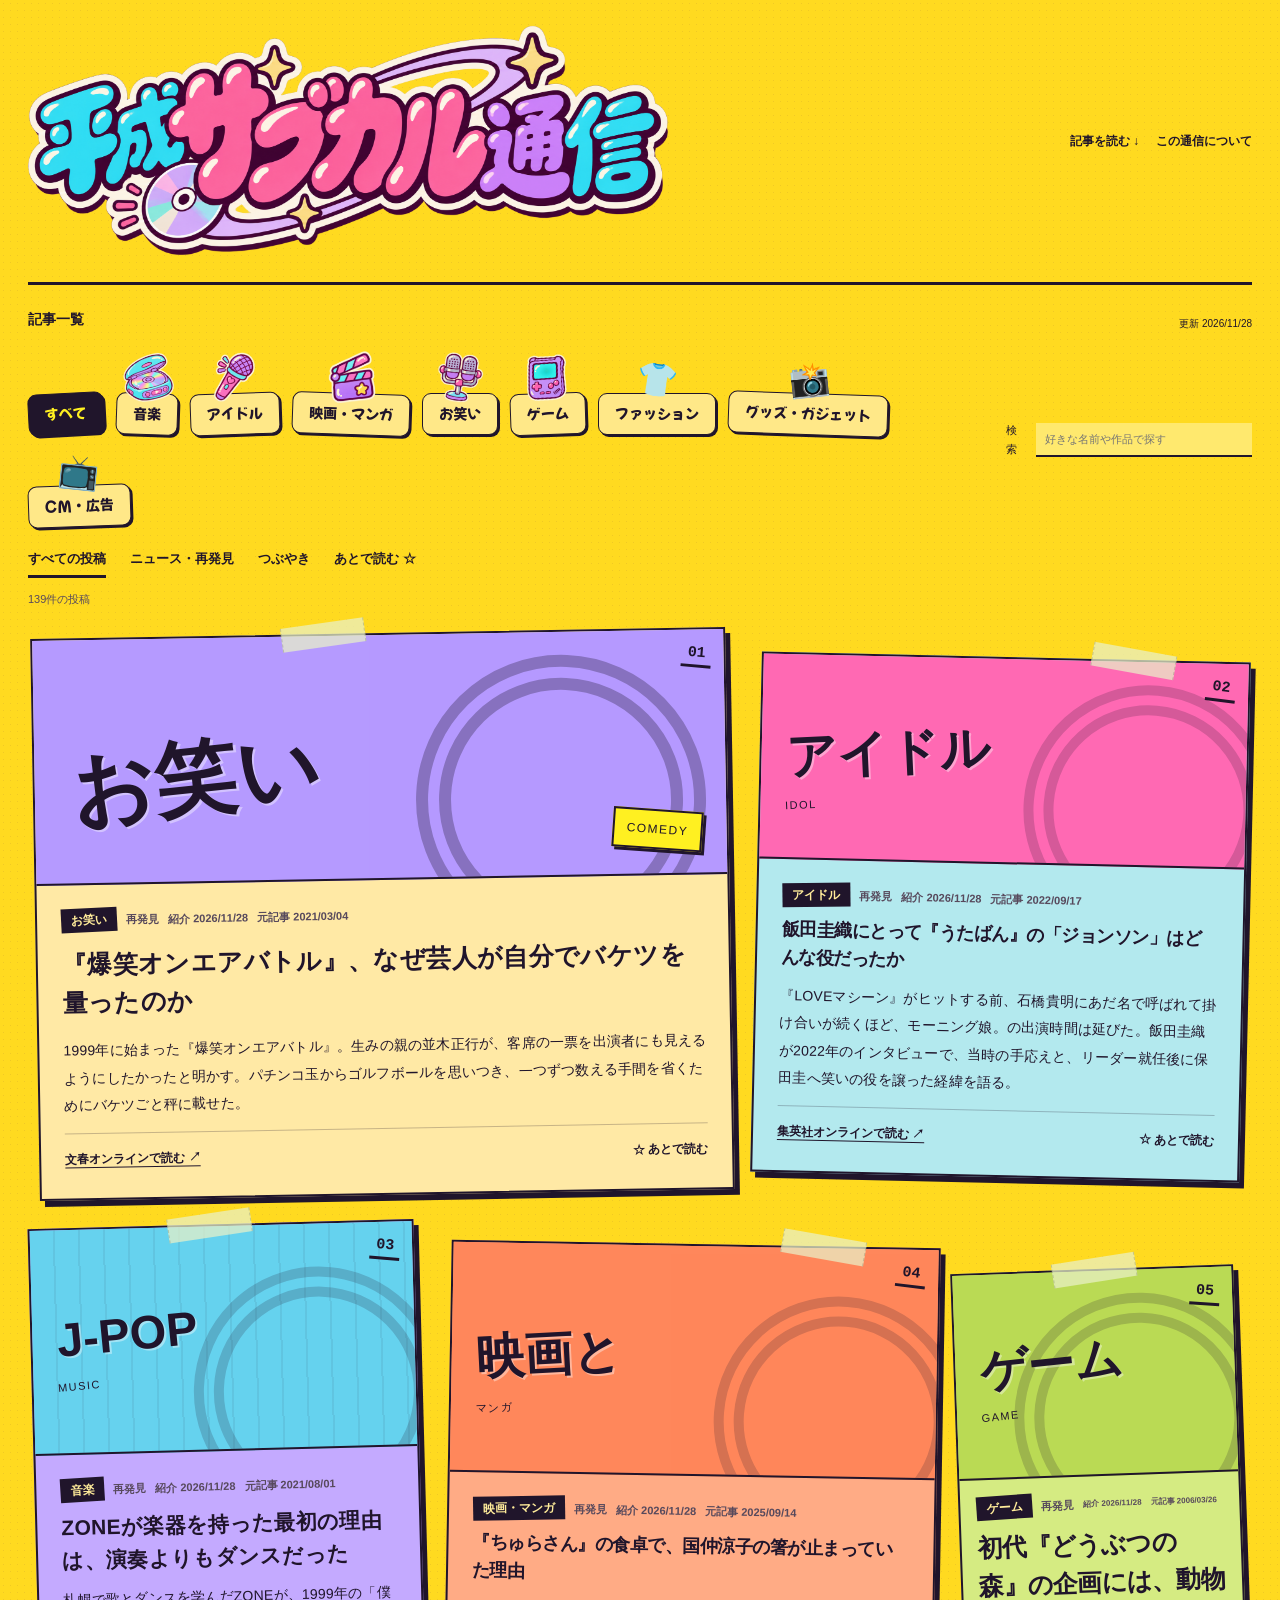
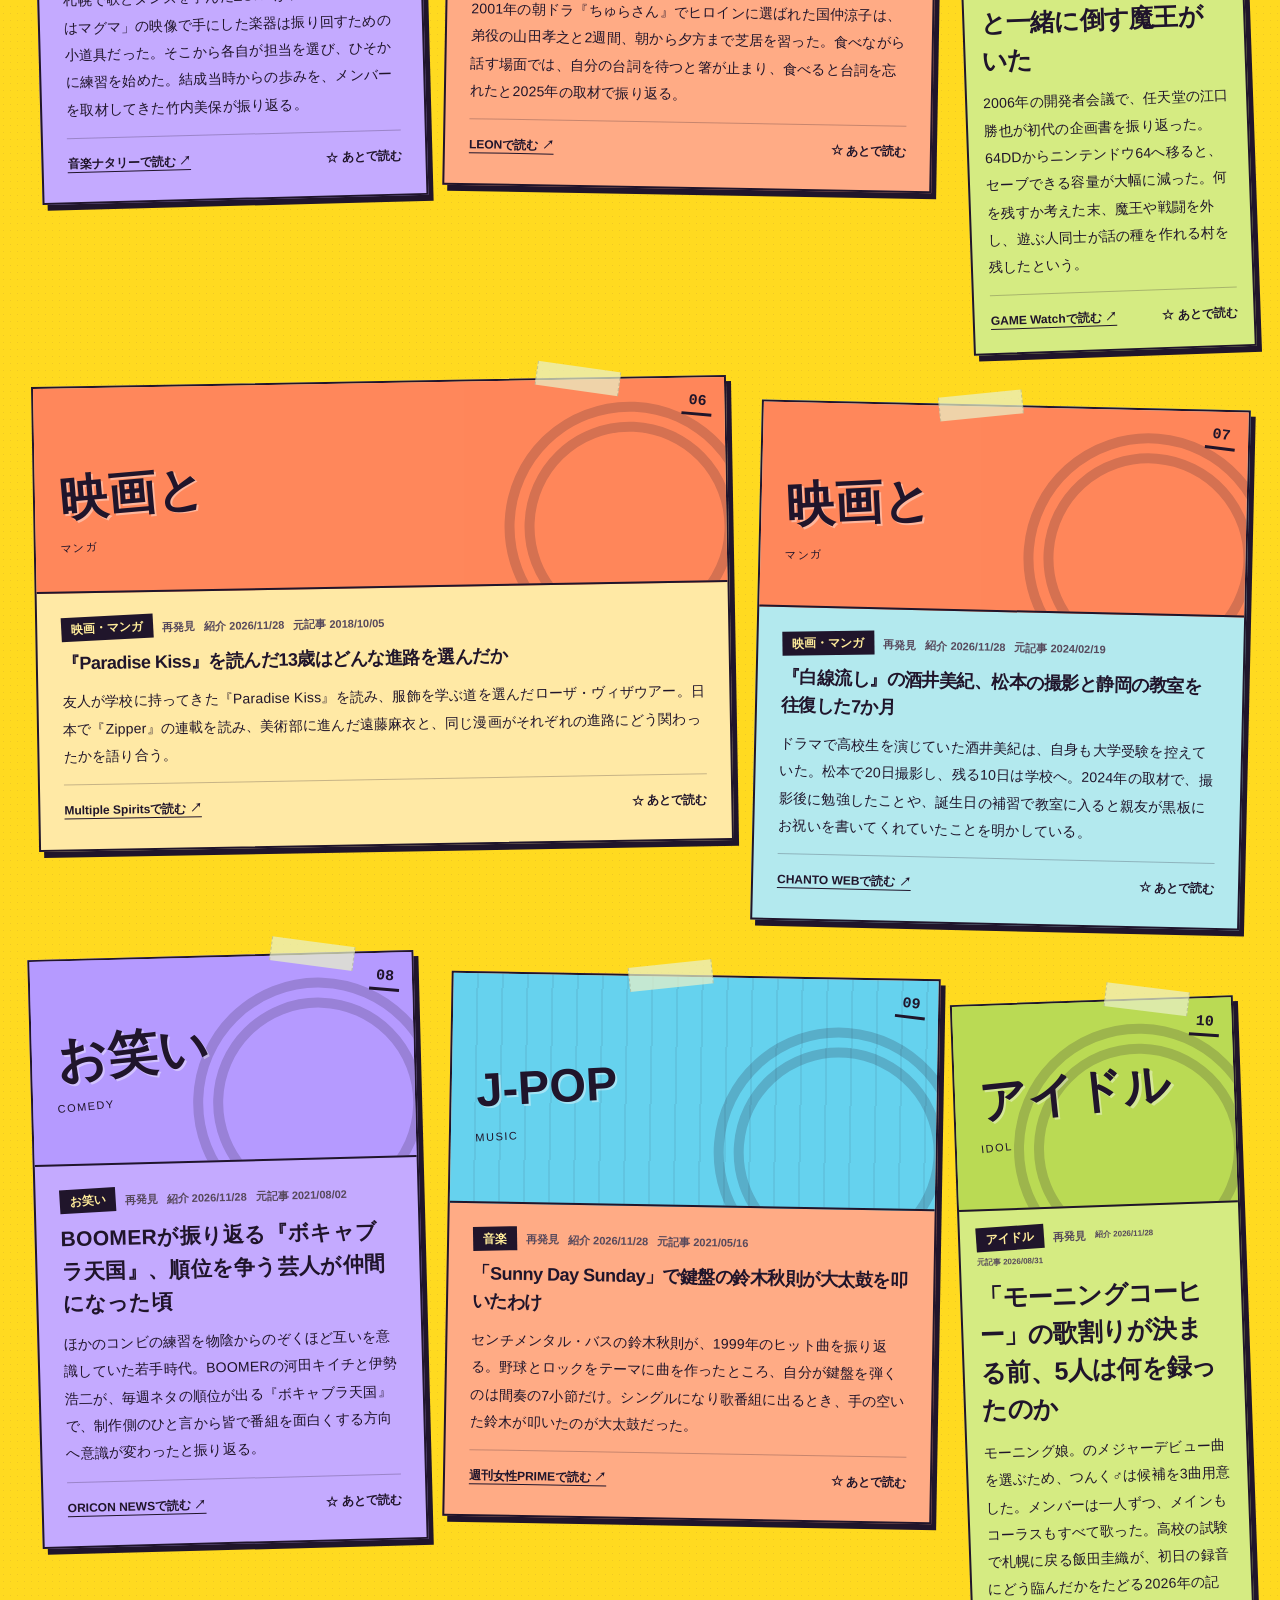
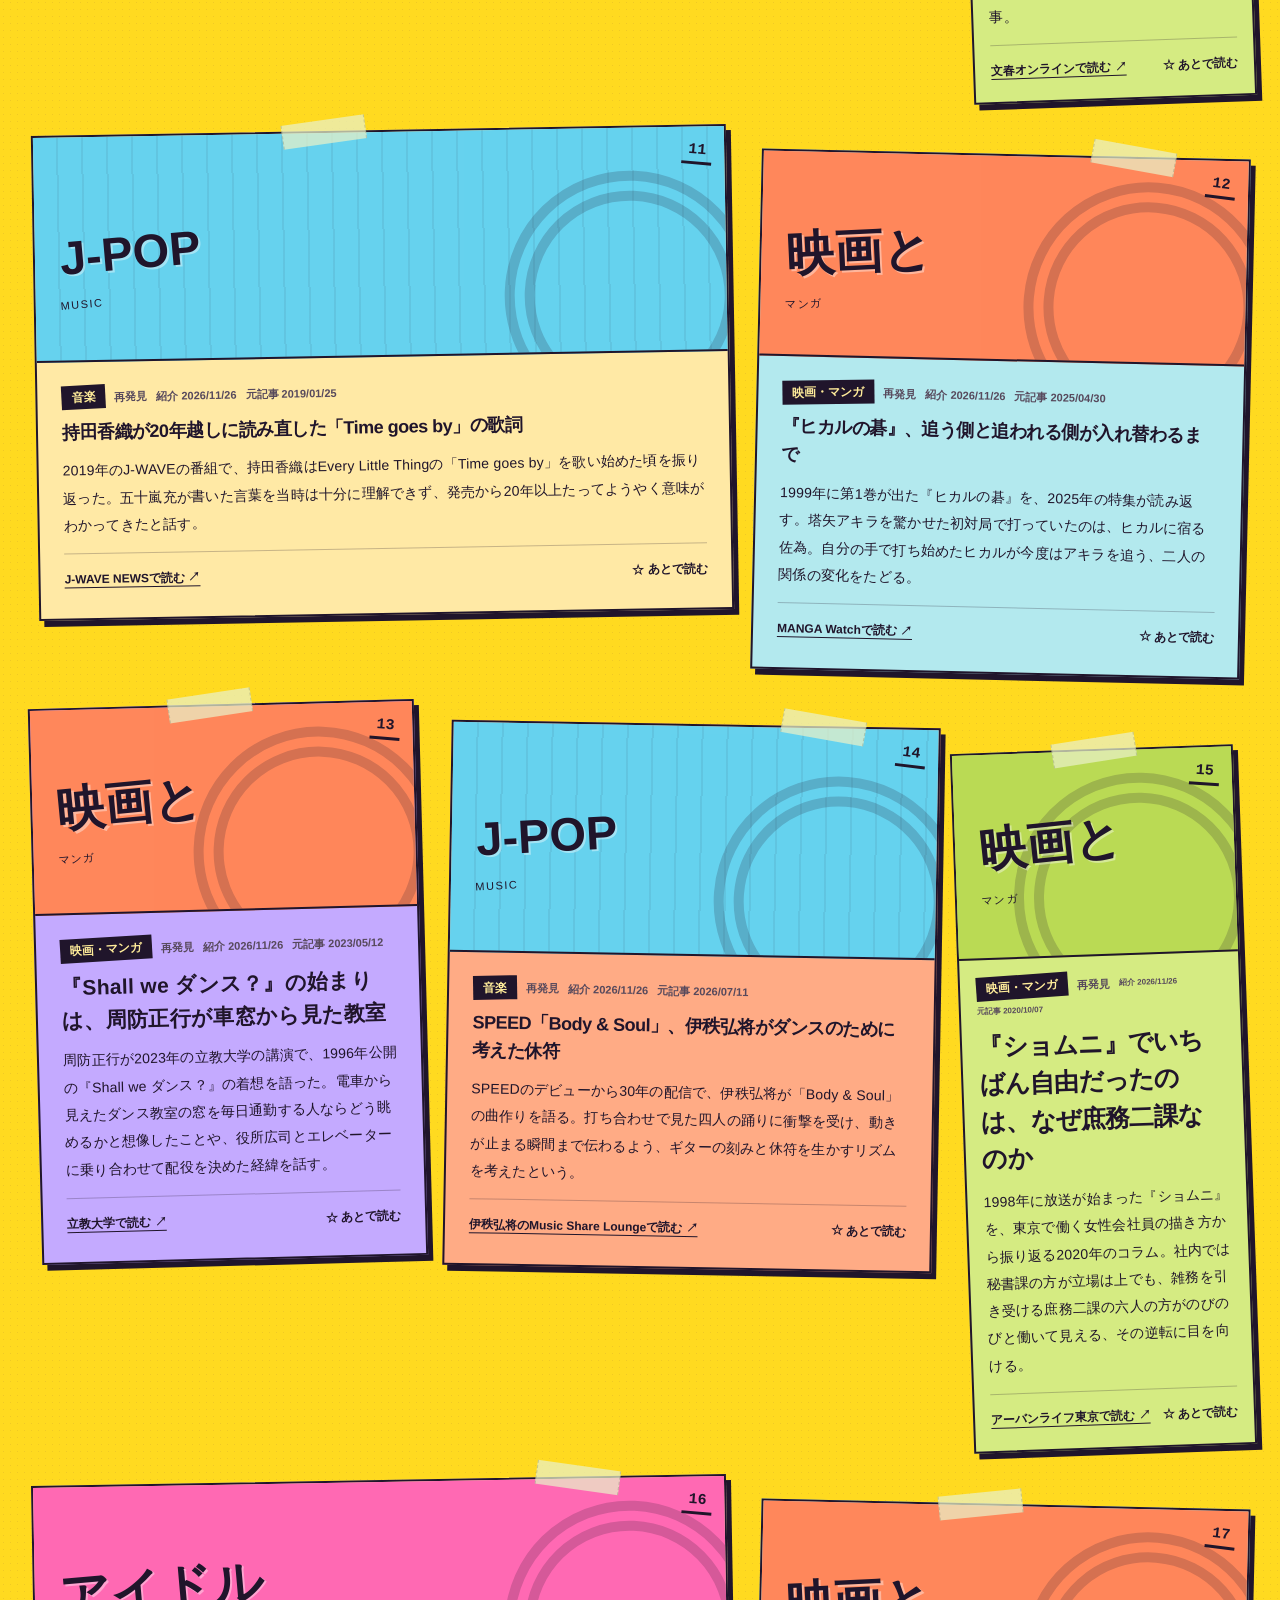
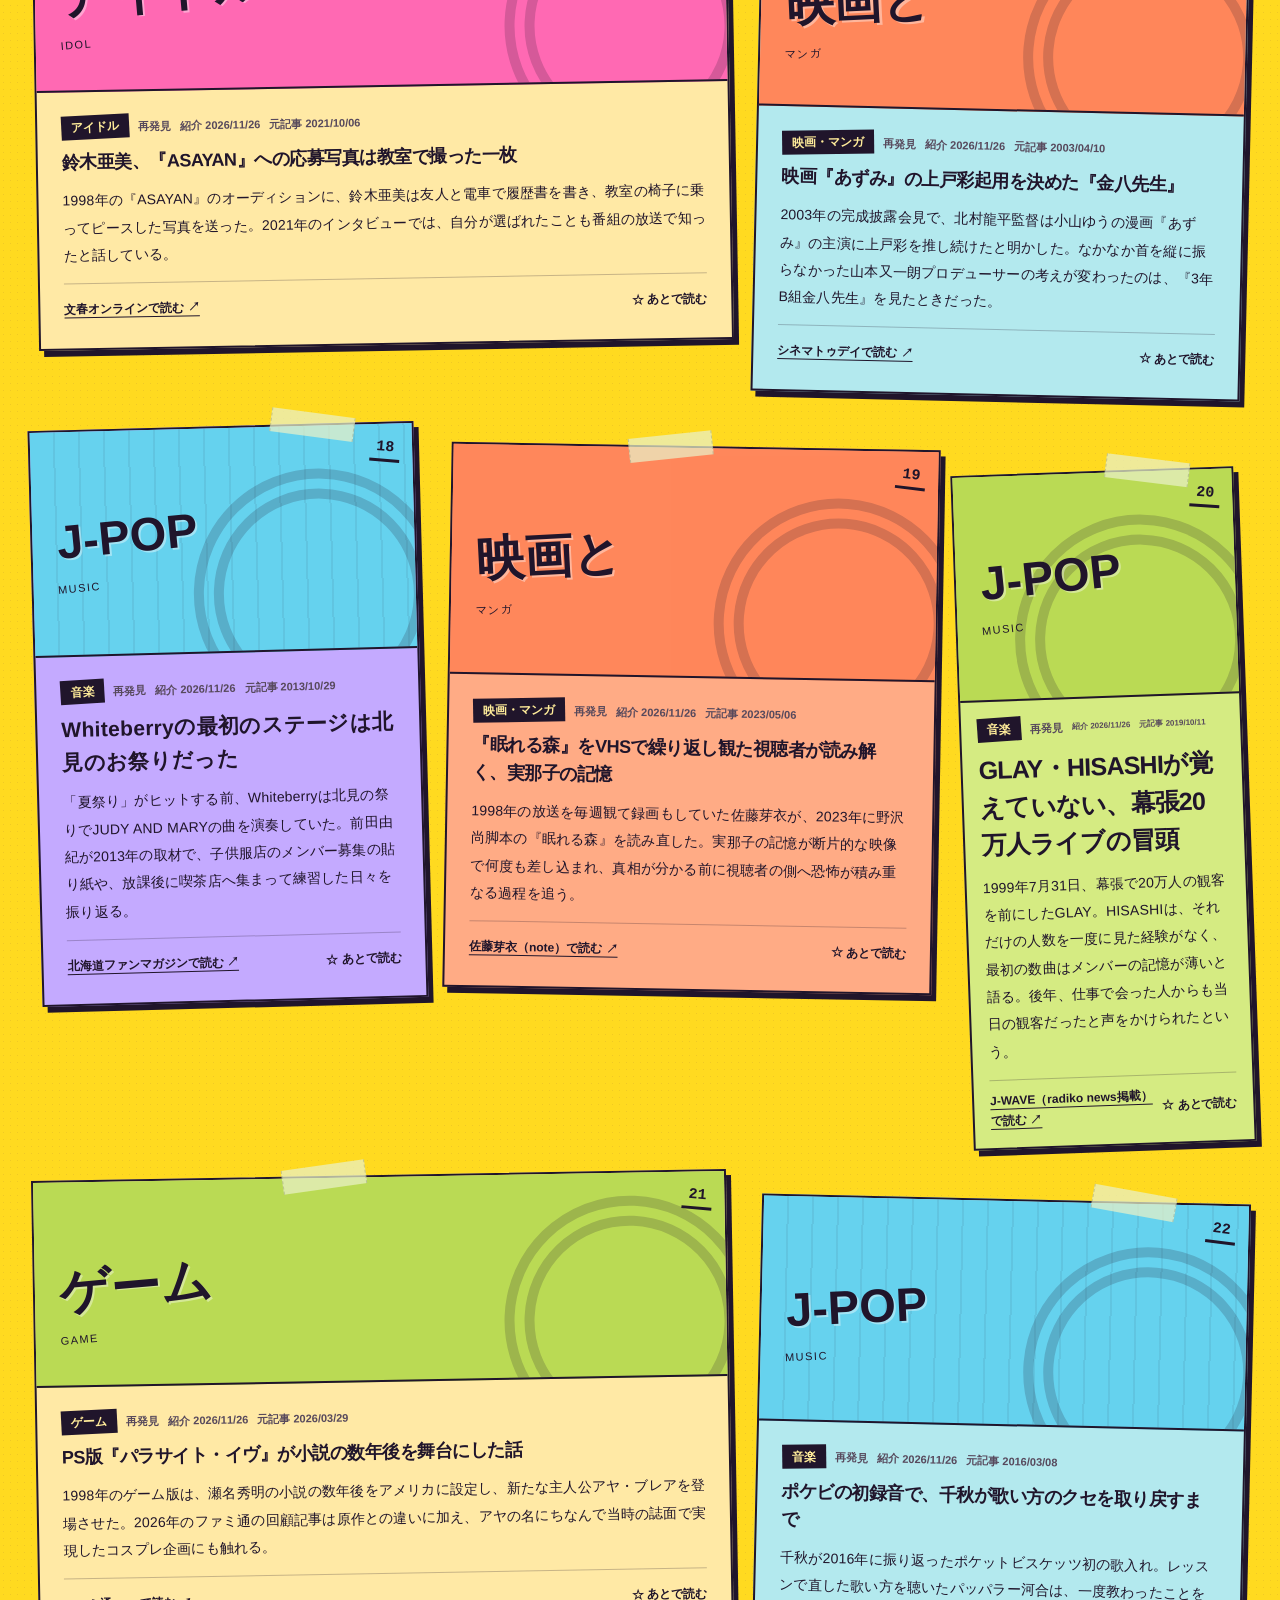
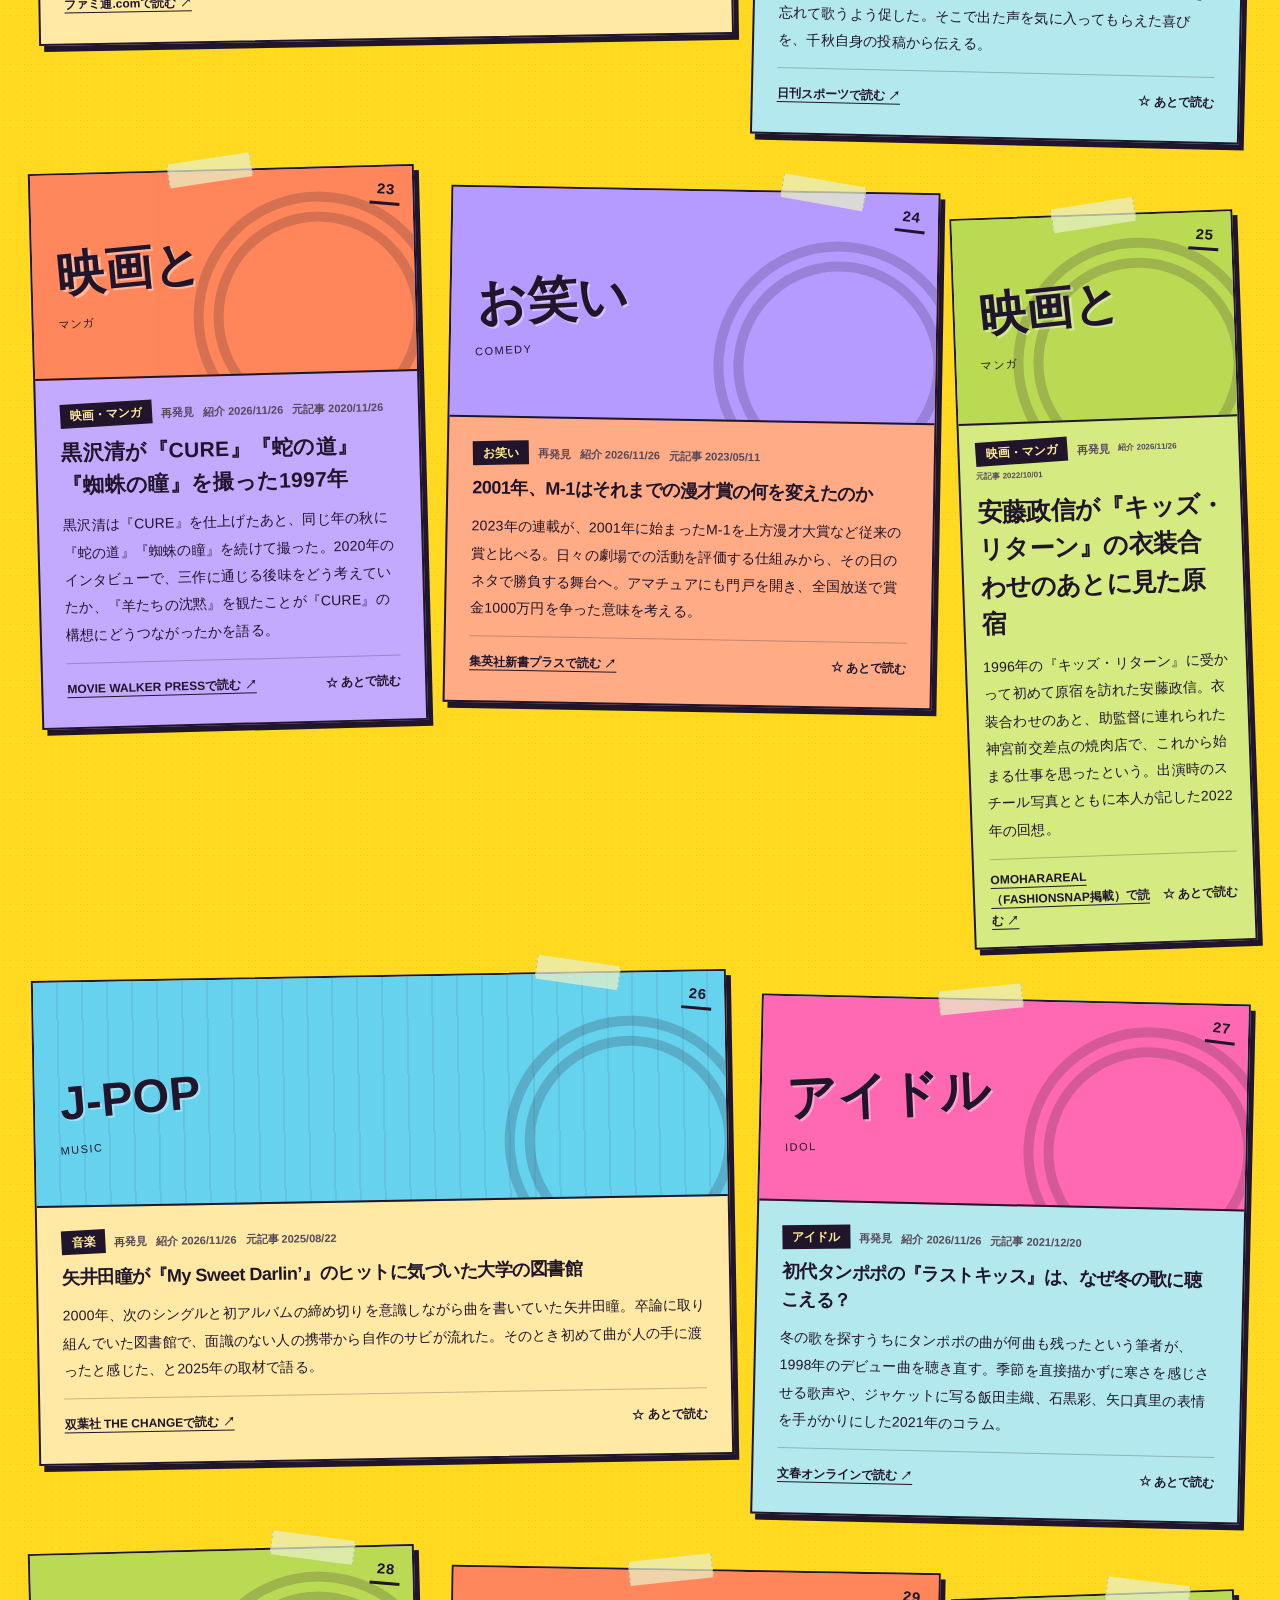
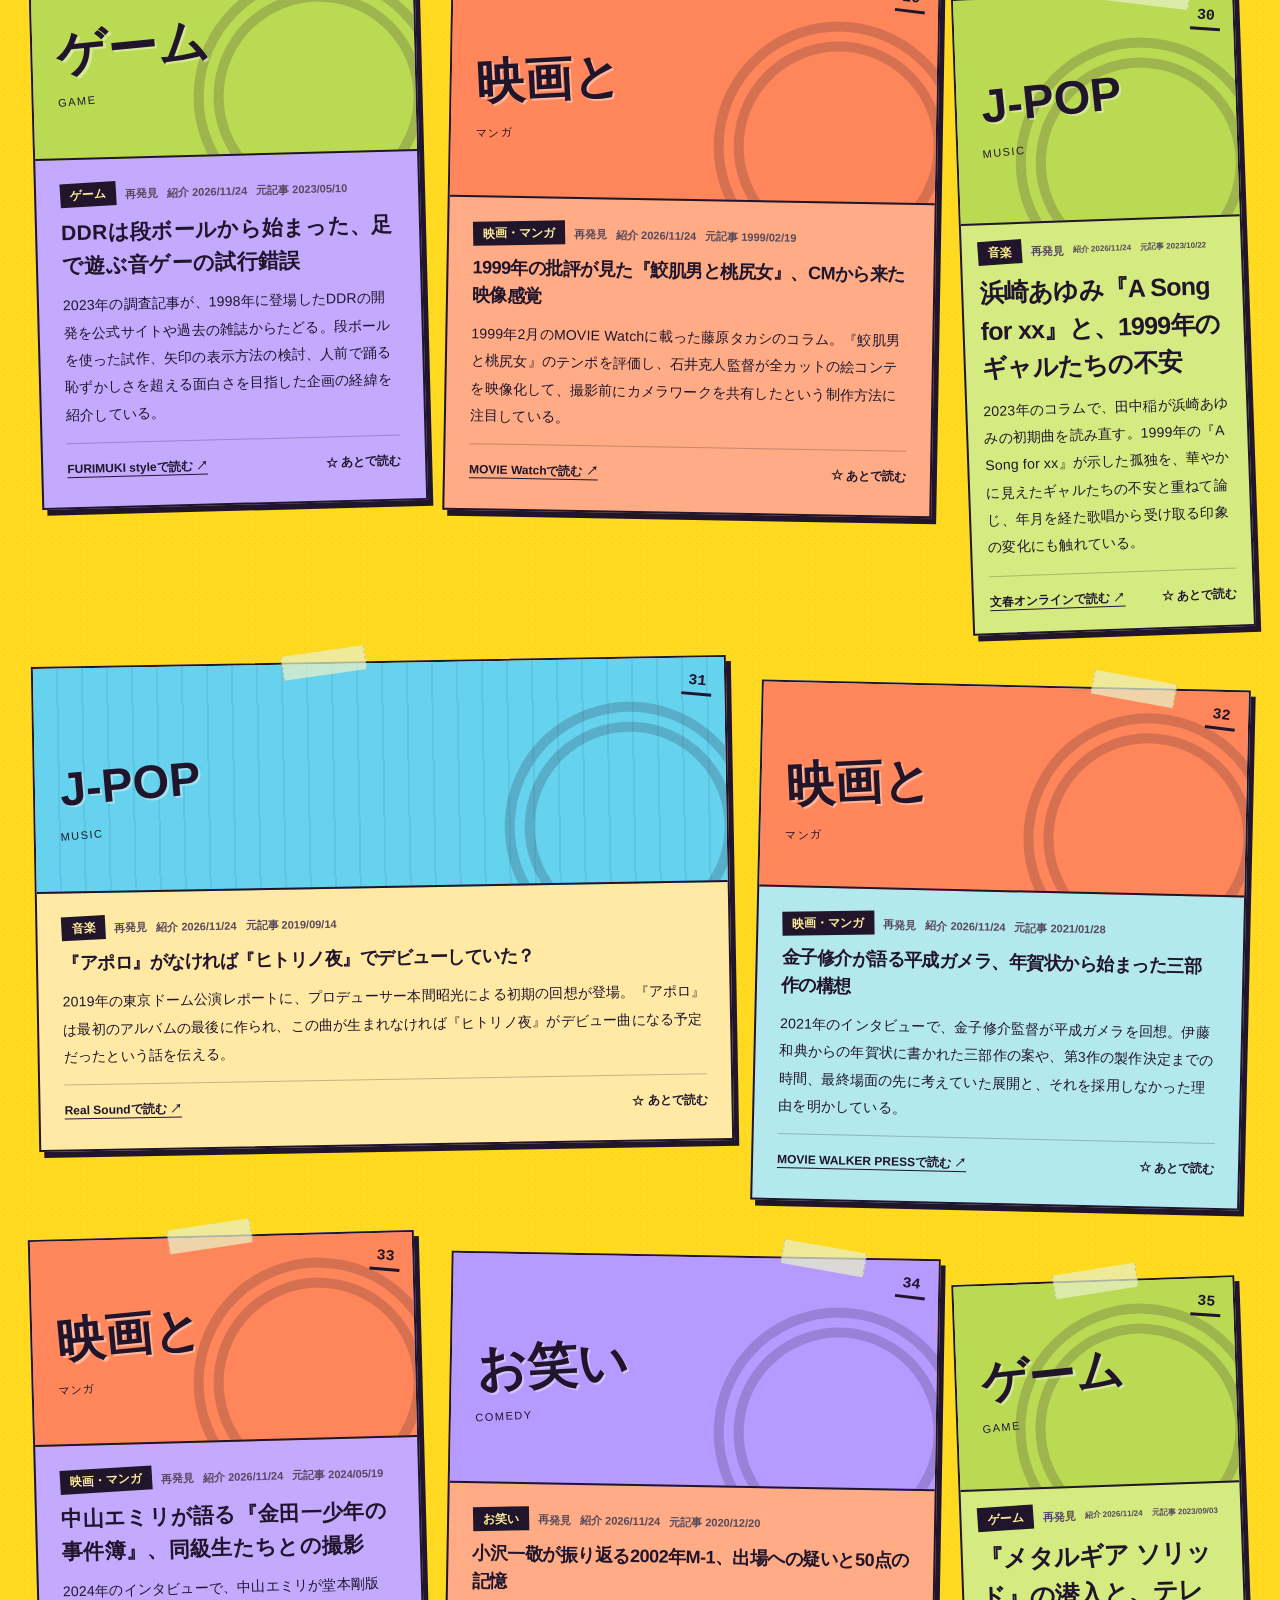
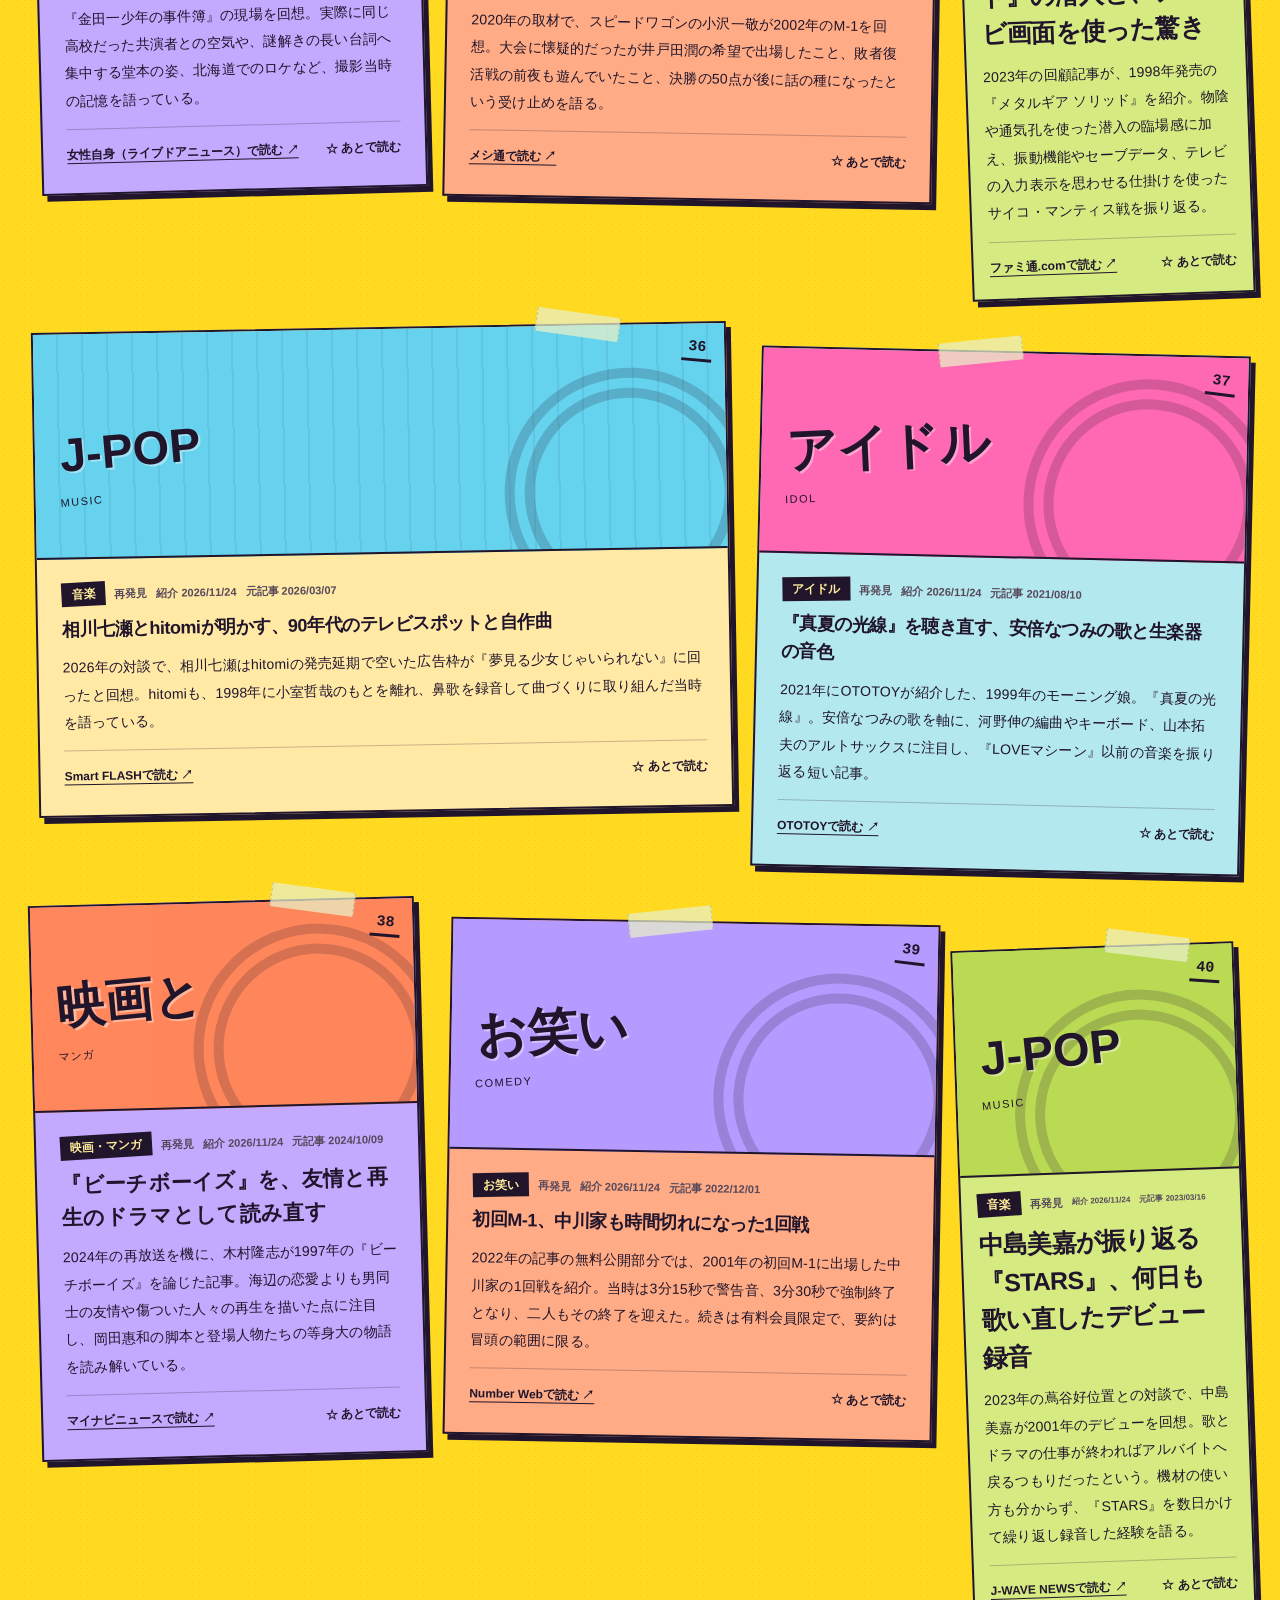
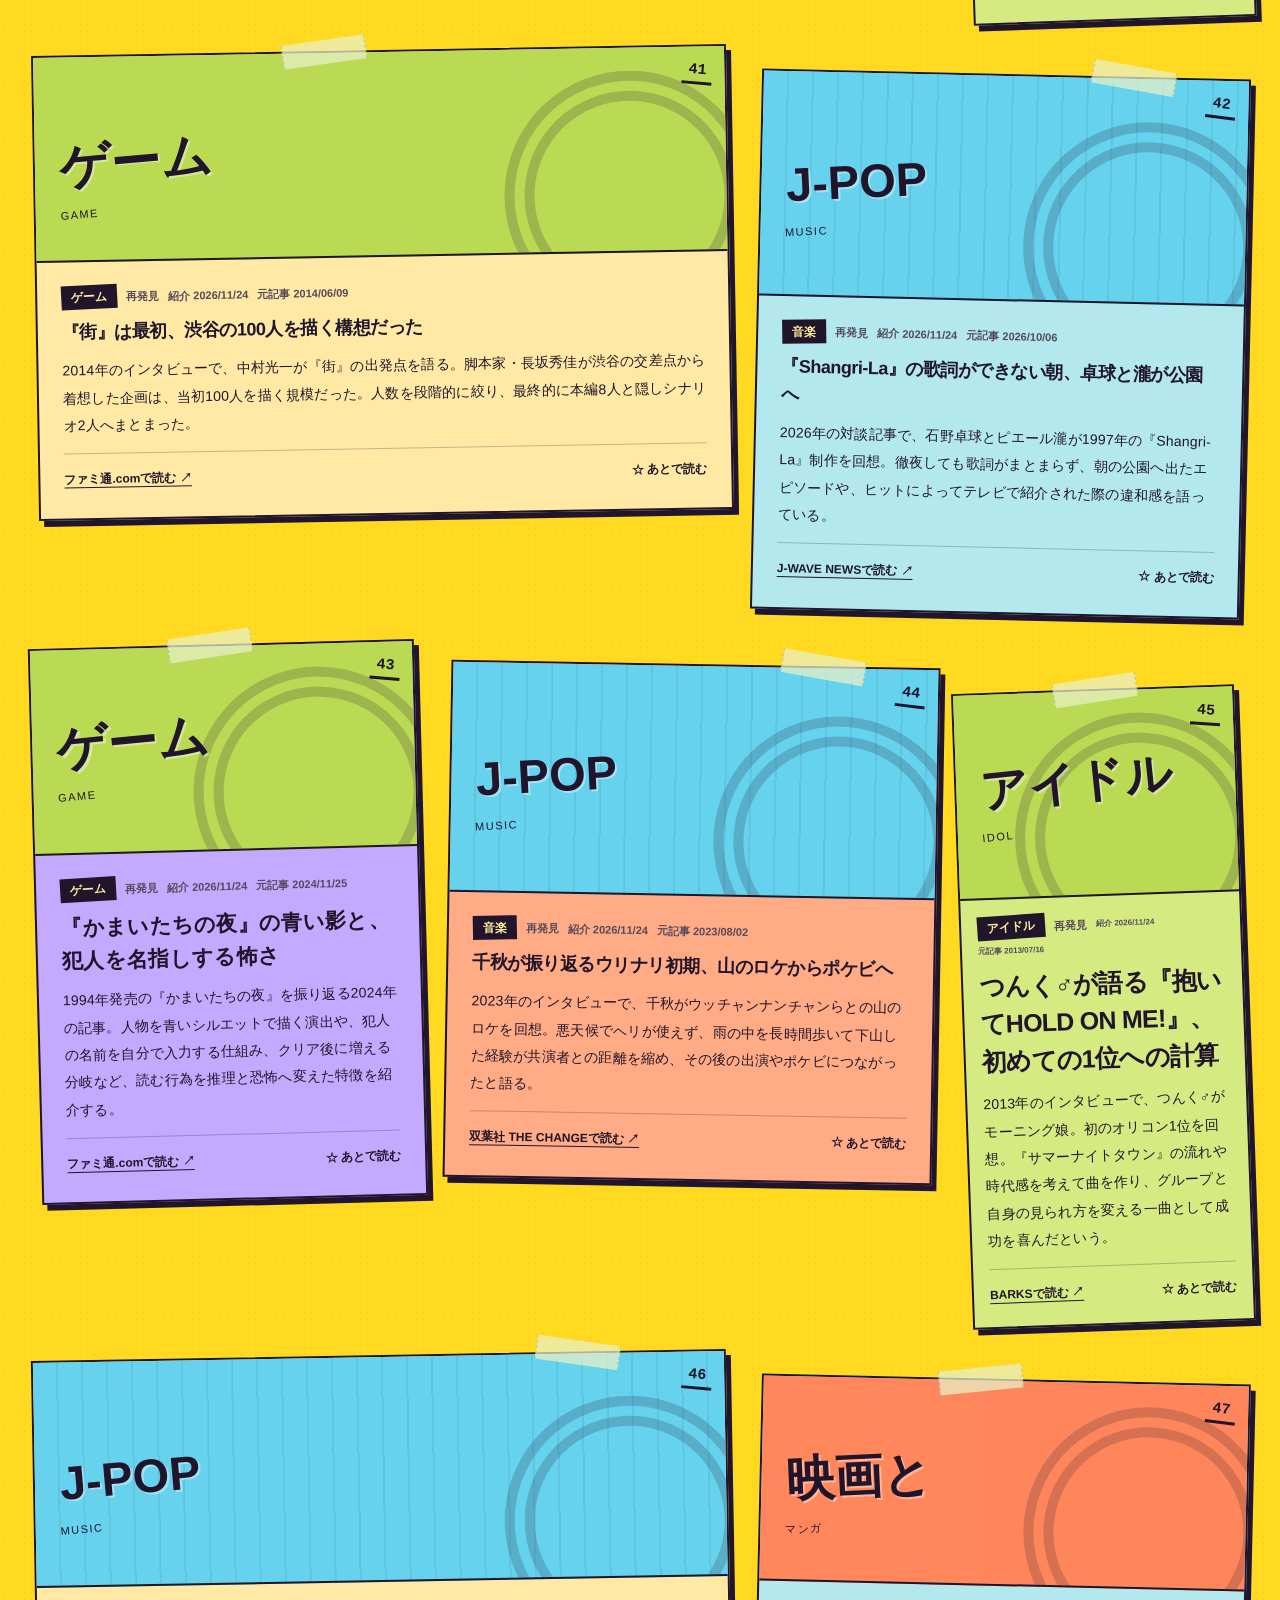
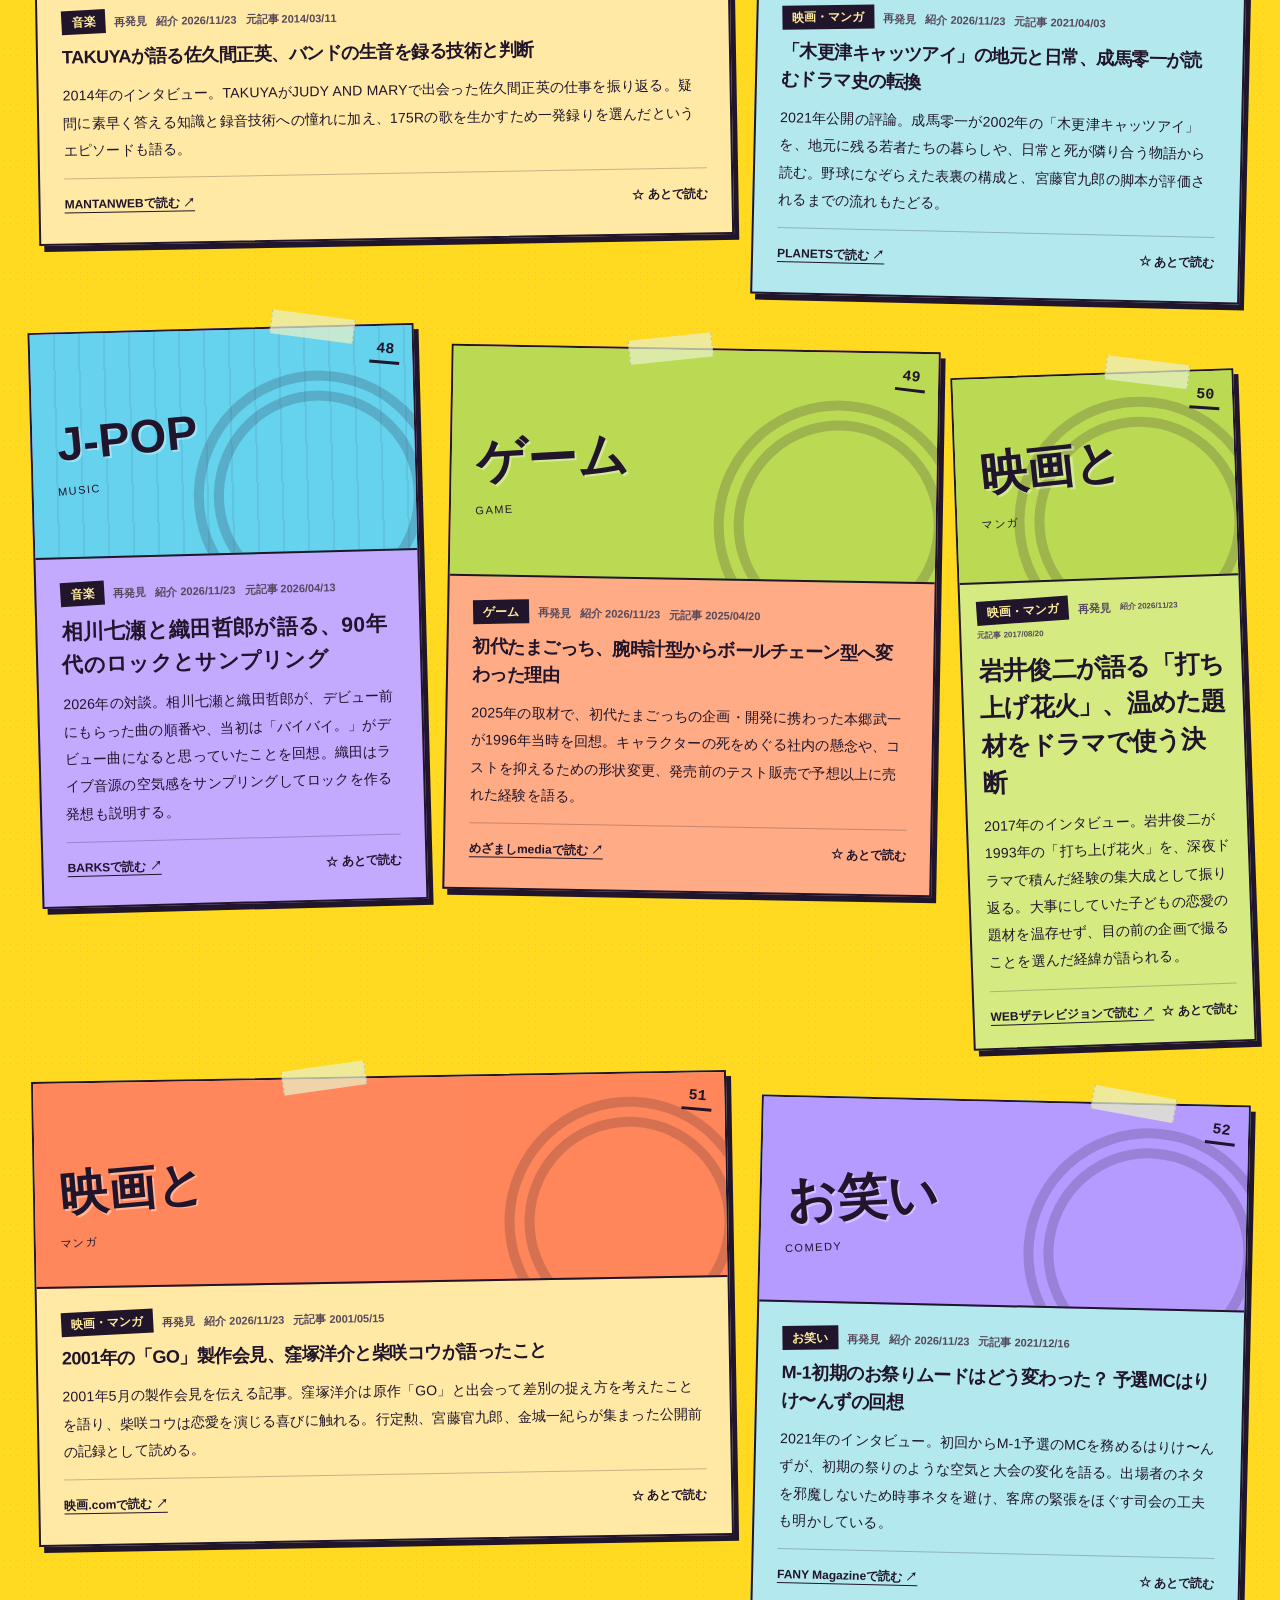
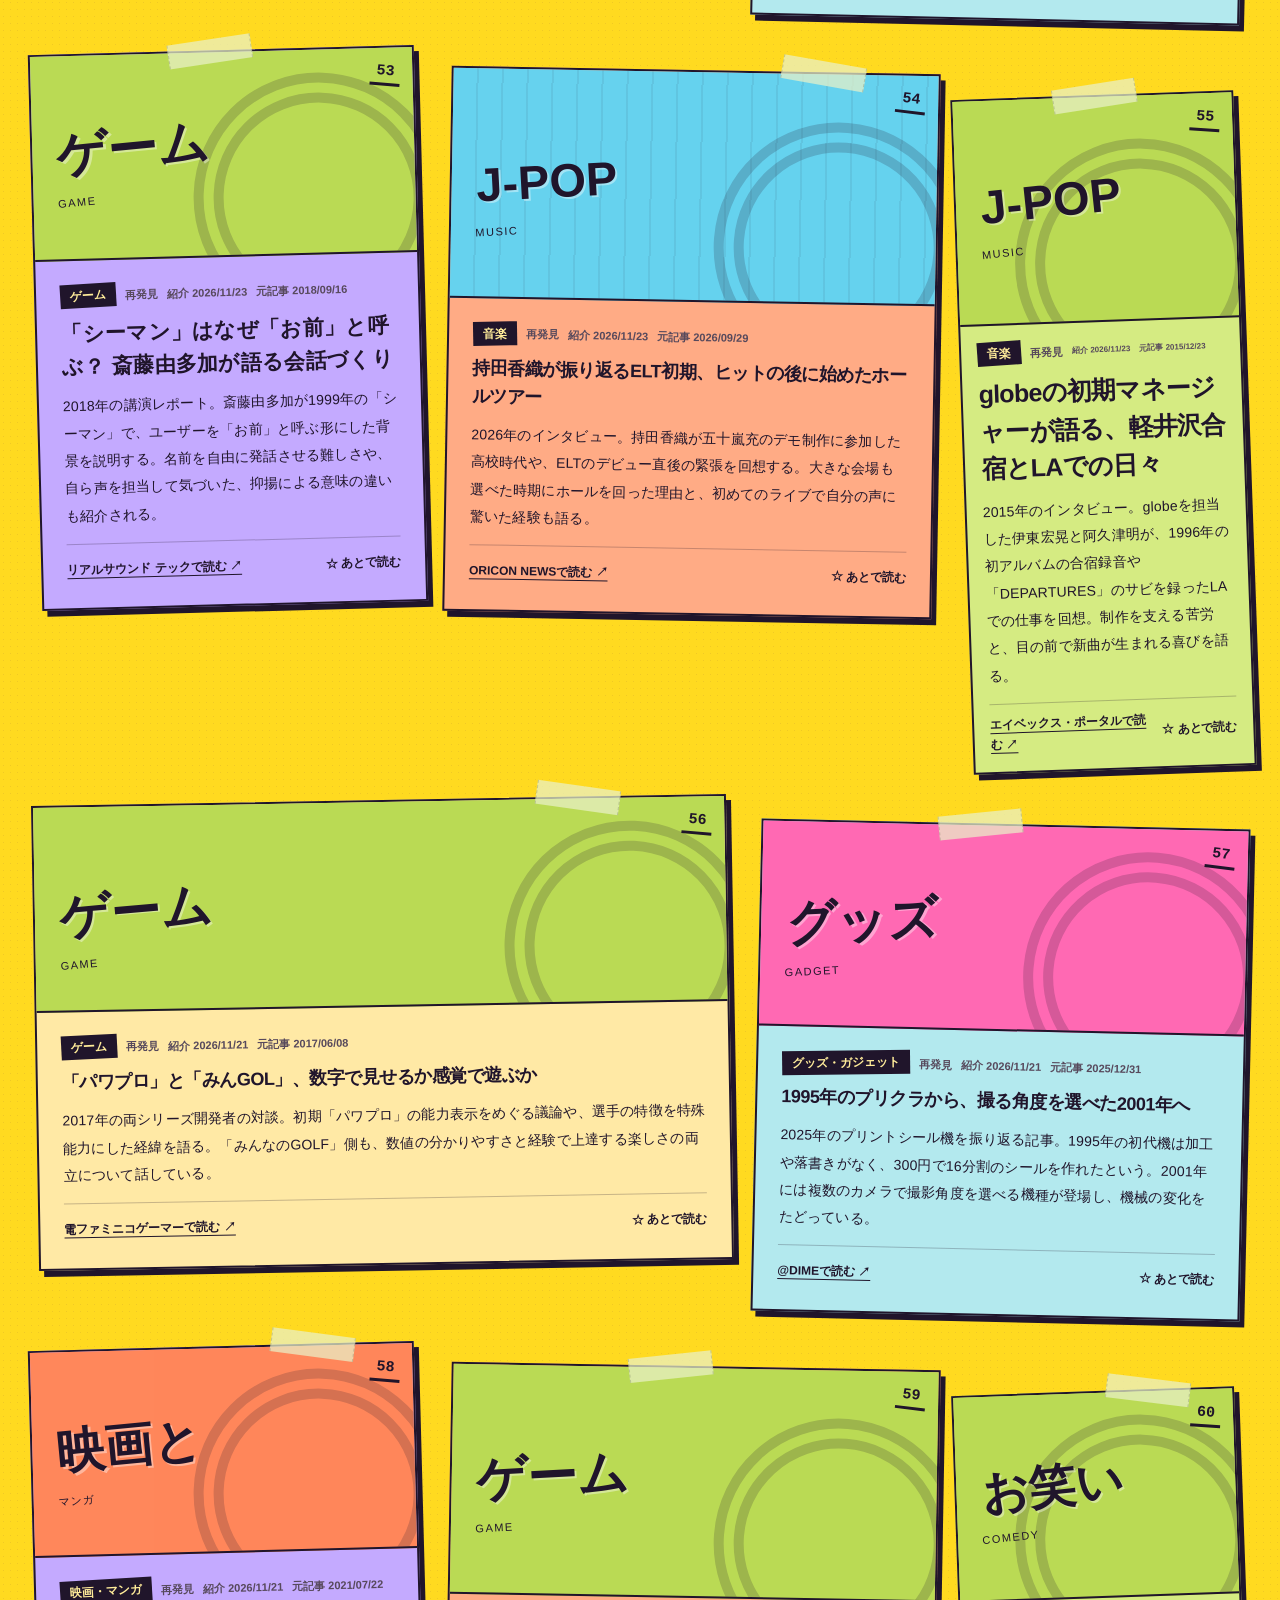
==== commit 3708db07: "Streamline mobile filters and expand journal categories" ====
--- a/site/index.html
+++ b/site/index.html
@@ -5,21 +5,24 @@
 <title>平成サブカル通信</title>
 <meta name="description" content="音楽・アイドル・映画・マンガ・ゲーム・お笑いの記事とコメント。">
 <meta name="theme-color" content="#ffda20"><link rel="stylesheet" href="style.css?v=5">
-<link rel="stylesheet" href="pop-type.css?v=8">
+<link rel="stylesheet" href="pop-type.css?v=11">
 <link rel="icon" href="favicon.svg" type="image/svg+xml">
 </head>
 <body class="journal">
 <a class="skip" href="#feed">記事へスキップ</a>
 <header class="masthead"><a class="brand" href="index.html"><img class="brand-logo" src="assets/heisei-logo.png" alt="平成サブカル通信" width="2056" height="752" fetchpriority="high"></a><nav aria-label="メイン"><a href="#feed">記事を読む ↓</a><a href="#about">この通信について</a><a id="editor-link" href="editor.html" hidden>管理画面 ↗</a></nav></header>
 <main>
-<section class="reading" aria-labelledby="feed-title"><div class="section-heading"><h2 id="feed-title">記事一覧</h2><p id="updated">読み込み中</p></div>
-<div class="controls"><div class="filters" role="group" aria-label="ジャンル"><button class="active" data-category="すべて" aria-pressed="true">すべて</button><button data-category="音楽" aria-pressed="false"><img class="category-sticker" src="assets/sticker-music.png" alt="" width="52" height="52"><span>音楽</span></button><button data-category="アイドル" aria-pressed="false"><img class="category-sticker" src="assets/sticker-idol.png" alt="" width="52" height="52"><span>アイドル</span></button><button data-category="映画・マンガ" aria-pressed="false"><img class="category-sticker" src="assets/sticker-cinema.png" alt="" width="52" height="52"><span>映画・マンガ</span></button><button data-category="お笑い" aria-pressed="false"><img class="category-sticker" src="assets/sticker-comedy.png" alt="" width="52" height="52"><span>お笑い</span></button><button data-category="ゲーム" aria-pressed="false"><img class="category-sticker" src="assets/sticker-game.png" alt="" width="52" height="52"><span>ゲーム</span></button><button data-category="雑記" aria-pressed="false"><img class="category-sticker" src="assets/sticker-notes.png" alt="" width="52" height="52"><span>雑記</span></button></div><label class="search"><span>検索</span><input id="search" type="search" placeholder="好きな名前や作品で探す" aria-label="記事を検索"></label></div>
+<section class="reading" aria-labelledby="feed-title"><div class="section-heading"><h2 id="feed-title">記事一覧</h2><p id="updated">読み込み中</p>
+<button class="filter-toggle" type="button" aria-expanded="false" aria-controls="filter-panel">絞り込み</button></div>
+<div id="filter-panel">
+<div class="controls"><div class="filters" role="group" aria-label="ジャンル"><button class="active" data-category="すべて" aria-pressed="true">すべて</button><button data-category="音楽" aria-pressed="false"><img class="category-sticker" src="assets/sticker-music.png" alt="" width="52" height="52"><span>音楽</span></button><button data-category="アイドル" aria-pressed="false"><img class="category-sticker" src="assets/sticker-idol.png" alt="" width="52" height="52"><span>アイドル</span></button><button data-category="映画・マンガ" aria-pressed="false"><img class="category-sticker" src="assets/sticker-cinema.png" alt="" width="52" height="52"><span>映画・マンガ</span></button><button data-category="お笑い" aria-pressed="false"><img class="category-sticker" src="assets/sticker-comedy.png" alt="" width="52" height="52"><span>お笑い</span></button><button data-category="ゲーム" aria-pressed="false"><img class="category-sticker" src="assets/sticker-game.png" alt="" width="52" height="52"><span>ゲーム</span></button><button data-category="ファッション" aria-pressed="false"><span class="category-sticker category-symbol" aria-hidden="true">👕</span><span>ファッション</span></button><button data-category="グッズ・ガジェット" aria-pressed="false"><span class="category-sticker category-symbol" aria-hidden="true">📸</span><span>グッズ・ガジェット</span></button><button data-category="CM・広告" aria-pressed="false"><span class="category-sticker category-symbol" aria-hidden="true">📺</span><span>CM・広告</span></button><button data-category="雑記" aria-pressed="false"><img class="category-sticker" src="assets/sticker-notes.png" alt="" width="52" height="52"><span>雑記</span></button></div><label class="search"><span>検索</span><input id="search" type="search" placeholder="好きな名前や作品で探す" aria-label="記事を検索"></label></div>
 <div class="subfilters" role="group" aria-label="投稿種別"><button class="active" data-kind="all" aria-pressed="true">すべての投稿</button><button data-kind="news" aria-pressed="false">ニュース・再発見</button><button data-kind="thought" aria-pressed="false">つぶやき</button><button data-kind="saved" aria-pressed="false">あとで読む ☆</button></div>
+</div>
 <p id="count" class="result-count" role="status" aria-live="polite"></p>
 <div id="feed" tabindex="-1"></div>
 </section>
 <section id="about" class="about"><details><summary>このサイトについて</summary><p>記事には出典と元記事の公開日を表示しています。AIによる選定・要約と、運営者のコメント・つぶやきは分けて掲載しています。「あとで読む」は、このブラウザに保存されます。</p></details></section>
 </main>
 <footer><span>平成サブカル通信</span><span>HEISEI SUBCULTURE JOURNAL</span><a href="#">ページの先頭へ ↑</a></footer>
-<script src="feed.js"></script><script src="app.js?v=6"></script>
+<script src="feed.js"></script><script src="app.js?v=8"></script>
 </body></html>
--- a/site/style.css
+++ b/site/style.css
@@ -19,3 +19,22 @@
 .article-image{position:absolute;inset:0;display:block;z-index:3;background:var(--ink)}.article-image img{width:100%;height:100%;object-fit:contain;display:block}.has-image .cover-word,.has-image .cover-sub,.has-image .cover-index{visibility:hidden}.has-image .cover:after{display:none}.has-image .cover{background:var(--ink)}.article-image:focus-visible{outline-offset:-5px;outline-color:var(--yellow)}
 
 .small-image.has-image .cover{background:var(--pink)}.small-image .article-image{inset:35px 25px 35px auto;width:28%;background:#fff0b5;border:5px solid #fff0b5;box-shadow:3px 3px 0 var(--ink);transform:rotate(5deg)}.small-image .article-image img{object-fit:scale-down}.small-image.has-image .cover-word{visibility:visible;font-size:64px;max-width:65%}.small-image.has-image .cover-sub{visibility:hidden}@media(max-width:600px){.small-image.has-image .cover-word{font-size:49px}.small-image .article-image{right:15px;top:40px;bottom:40px}}
+
+.editor-post-row{display:flex;align-items:center;gap:.5rem;border-bottom:1px solid #aaa}
+.editor-post-row button:first-child{flex:1;min-width:0;border:0}
+.editor-post-row button.secondary{width:auto;flex:none;border:1px solid;border-radius:6px;padding:.5em .75em}
+.article-filters{display:flex;flex-wrap:wrap;gap:0 1rem}
+.article-filters label{flex:1 1 9rem}
+.article-result{border-top:1px solid var(--ink);padding:1rem 0}
+.article-meta,.article-actions{display:flex;align-items:center;flex-wrap:wrap;gap:.4rem .8rem}
+.article-meta{font-size:.78rem;color:var(--muted)}
+.article-meta [data-status]{padding:.15rem .5rem;border-radius:.25rem}
+.article-meta [data-status="approved"]{background:#14644b;color:#fff}
+.article-meta [data-status="rejected"]{background:#e2e4e8;color:#39414d}
+.article-meta [data-status="pending"]{background:#ffdf6b;color:#463309}
+.article-result summary{font-weight:700;cursor:pointer;margin:.5rem 0}
+.article-detail{display:flow-root}
+.article-detail img{float:right;width:110px;max-height:110px;object-fit:contain;margin:0 0 .5rem 1rem}
+.article-actions{font-size:.85rem}
+.article-actions button,#article-pager button{padding:.35rem .75rem}
+#article-pager{display:flex;gap:.8rem}
--- a/site/pop-type.css
+++ b/site/pop-type.css
@@ -67,10 +67,92 @@
 @media(max-width:600px){.journal .masthead{padding-top:18px;padding-bottom:20px;gap:12px}.journal .brand{flex-basis:100%;max-width:100%}.journal .masthead nav{width:100%;justify-content:flex-end;gap:16px}}
 
 /* Collectible category stickers sit above their shelf labels. */
-.journal .filters{align-items:flex-end;gap:12px;padding-top:40px}
+.journal .category-symbol{display:grid;place-items:center;font-size:33px;line-height:1}
+.journal .filters{align-items:flex-end;gap:50px 12px;padding-top:40px}
 .journal .filters button{position:relative;min-height:42px;white-space:nowrap}
 .journal .category-sticker{position:absolute;width:52px;height:52px;object-fit:contain;left:50%;top:-43px;transform:translateX(-50%) rotate(-8deg);pointer-events:none;transition:transform .15s ease}
 .journal .filters button:nth-child(odd) .category-sticker{transform:translateX(-50%) rotate(8deg)}
 .journal .filters button:hover .category-sticker,.journal .filters button:focus-visible .category-sticker{transform:translateX(-50%) translateY(-4px) rotate(0)}
-@media(max-width:600px){.journal .filters{gap:46px 10px;padding-top:32px}.journal .filters button{padding:8px 12px;min-height:40px}.journal .category-sticker{width:44px;height:44px;top:-36px}}
+.filter-toggle { display: none; }
+
+@media (max-width: 760px) {
+  .journal .filters {
+    box-sizing: border-box;
+    width: 100%;
+    flex-wrap: nowrap;
+    align-items: center;
+    overflow-x: auto;
+    overscroll-behavior-x: contain;
+    scroll-padding-inline: 4px;
+    scrollbar-width: thin;
+    gap: 8px;
+    padding: 5px 4px 8px;
+  }
+
+  .journal .filters button {
+    display: inline-flex;
+    align-items: center;
+    flex: none;
+    gap: 4px;
+    min-height: 44px;
+    padding: 5px 10px;
+    transform: none;
+  }
+
+  .journal .filters button .category-sticker {
+    position: static;
+    width: 26px;
+    height: 26px;
+    font-size: 22px;
+  }
+
+  .journal .filters button:nth-child(n) .category-sticker {
+    transform: none;
+  }
+}
+
+@media (max-width: 600px) {
+  .journal .masthead { padding: 12px 0; gap: 4px; }
+  .journal .section-heading {
+    display: grid;
+    grid-template-columns: 1fr auto;
+    column-gap: 10px;
+    margin: 10px 0 0;
+  }
+  .journal .section-heading h2 { margin: 0; }
+  .journal .section-heading #updated { grid-column: 1; }
+  .journal .filter-toggle {
+    display: inline-flex;
+    grid-area: 1 / 2 / span 2;
+    align-items: center;
+    justify-content: center;
+    gap: 8px;
+    min-height: 44px;
+    padding: 0 12px;
+    border: 2px solid var(--ink);
+    border-radius: 9px;
+    background: #ffe888;
+    color: var(--ink);
+    box-shadow: 2px 2px 0 var(--ink);
+    font: 700 13px var(--hand);
+  }
+  .filter-toggle::after {
+    content: "";
+    width: 7px;
+    height: 7px;
+    border: solid currentColor;
+    border-width: 0 2px 2px 0;
+    transform: translateY(-2px) rotate(45deg);
+  }
+  .filter-toggle[aria-expanded="true"]::after {
+    transform: translateY(2px) rotate(225deg);
+  }
+  #filter-panel { display: none; }
+  #filter-panel.is-open { display: block; margin-top: 12px; }
+  .journal .filters { flex-wrap: wrap; overflow: visible; }
+  .journal .result-count { margin: 6px 0 16px; }
+  .journal .controls { gap: 6px; }
+  .journal .search input { font-size: 16px; }
+  .journal .subfilters { column-gap: 10px; margin-top: 10px; }
+}
 @media(prefers-reduced-motion:reduce){.journal .category-sticker{transition:none}}
